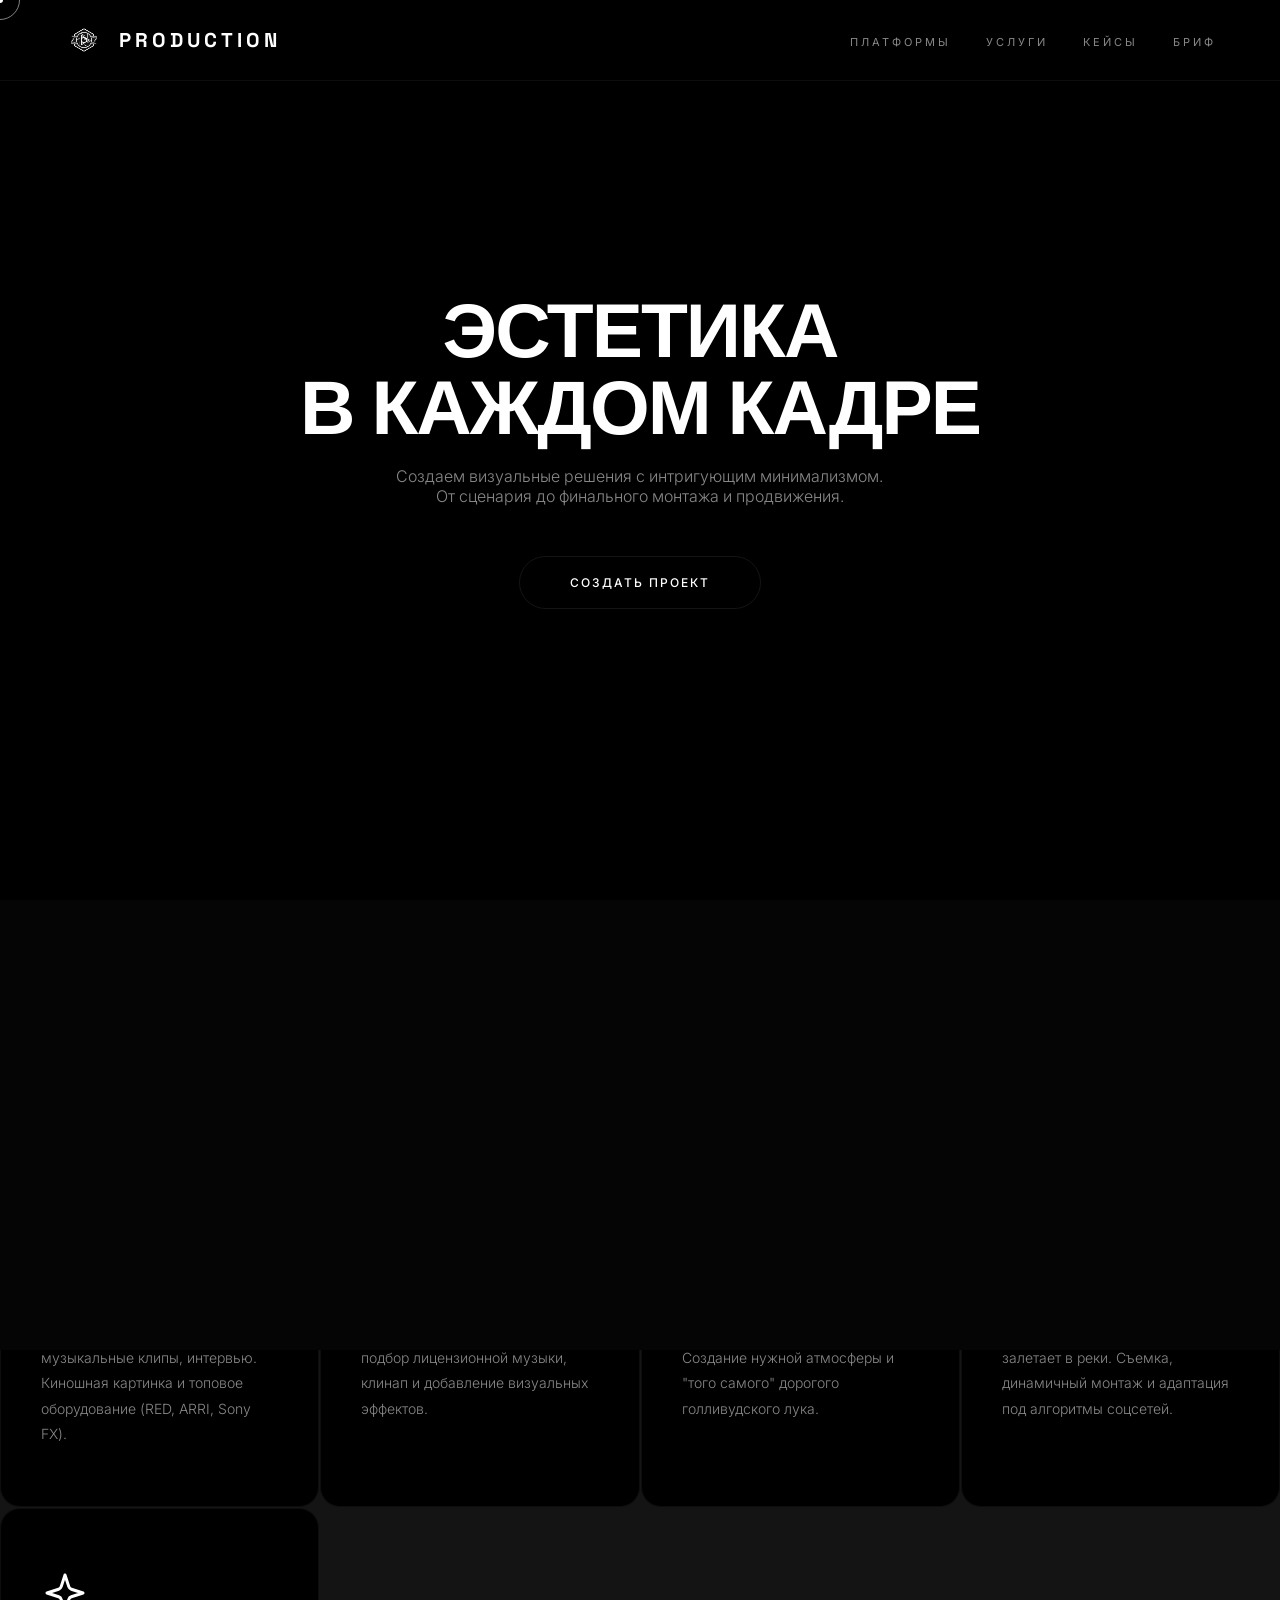
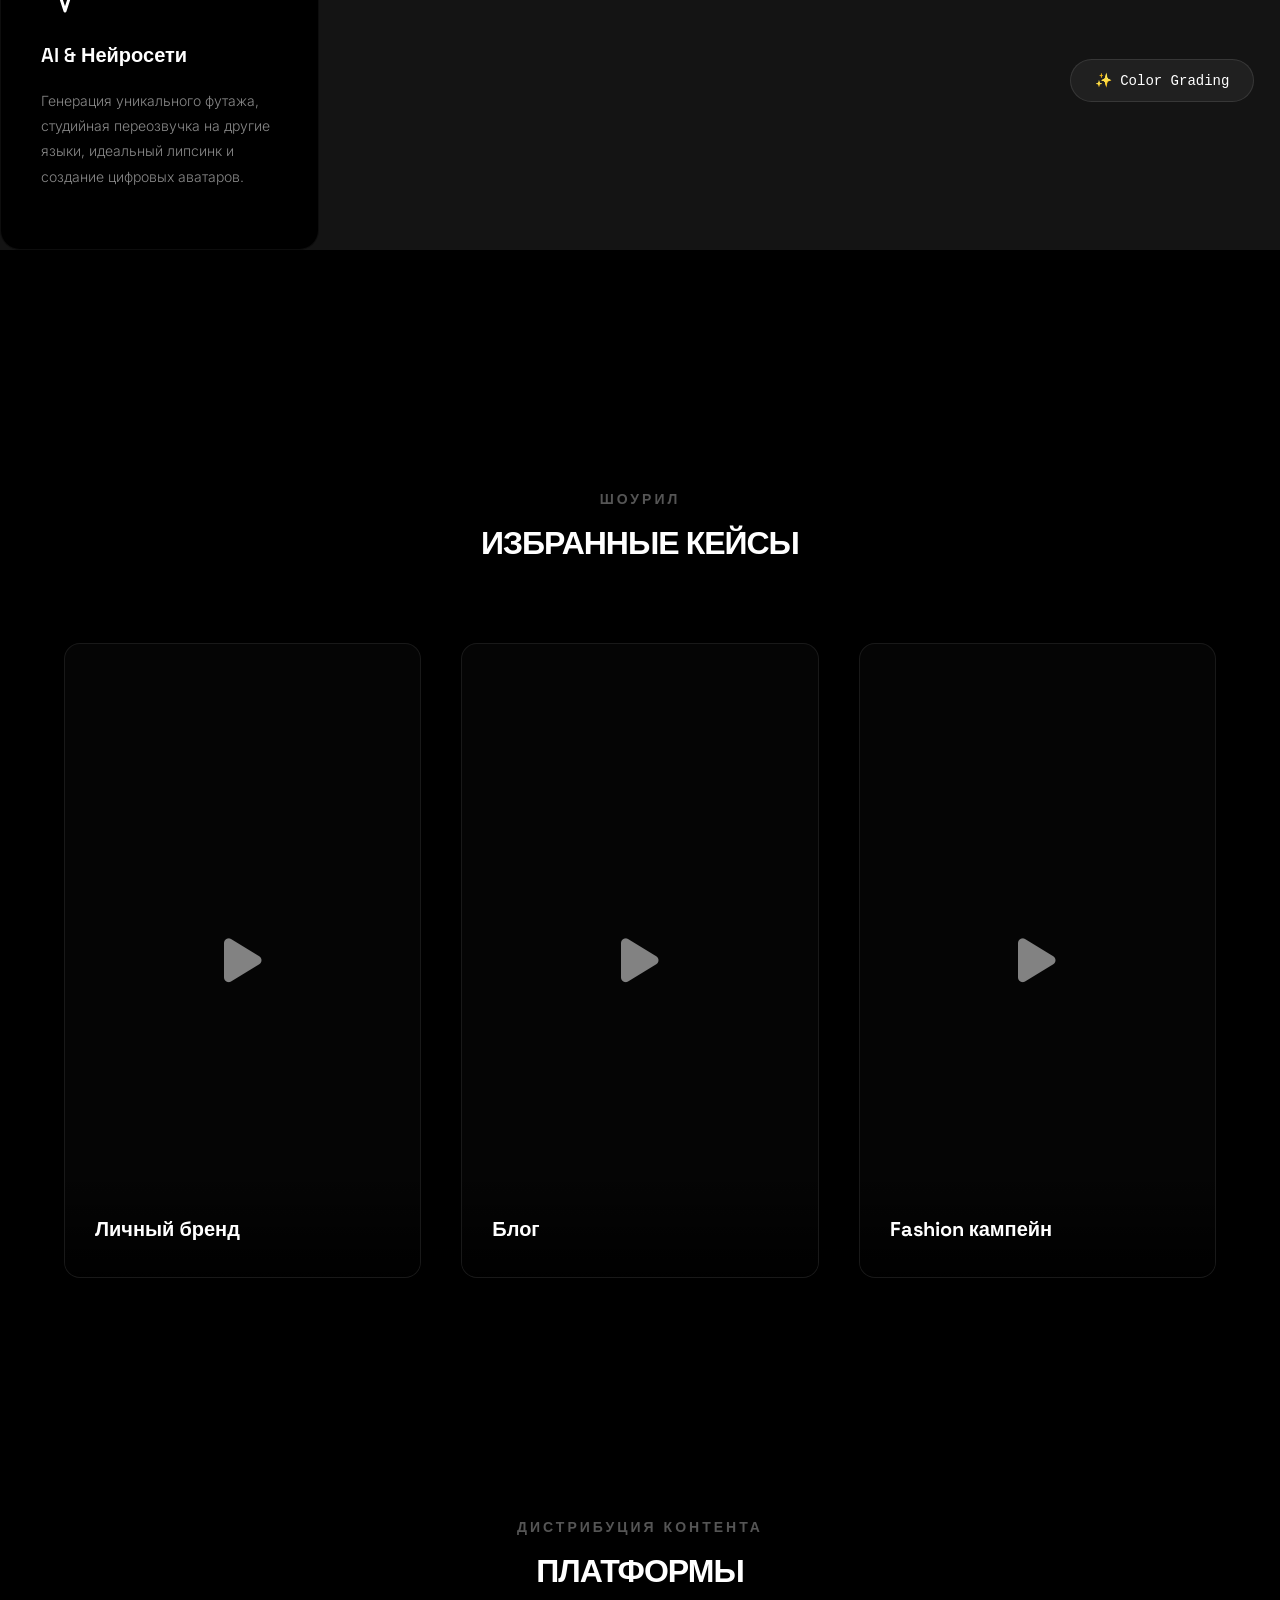
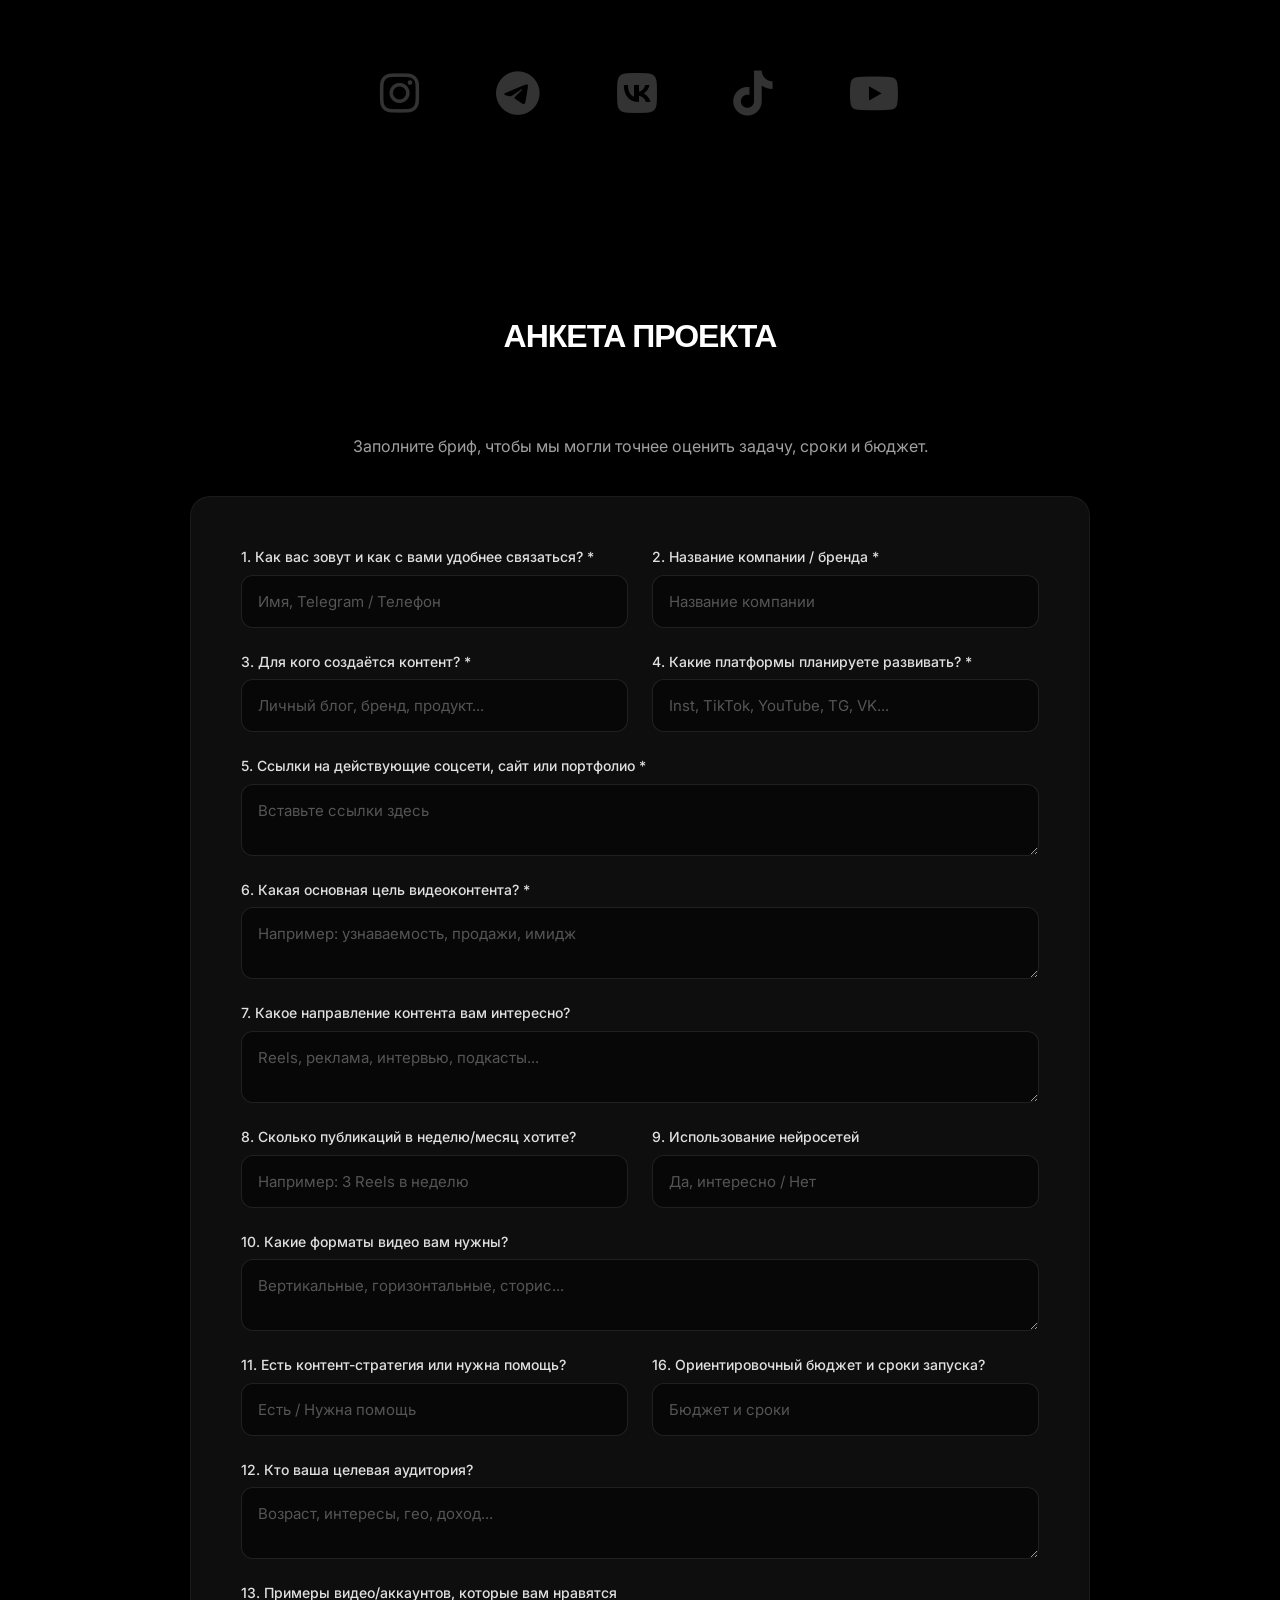
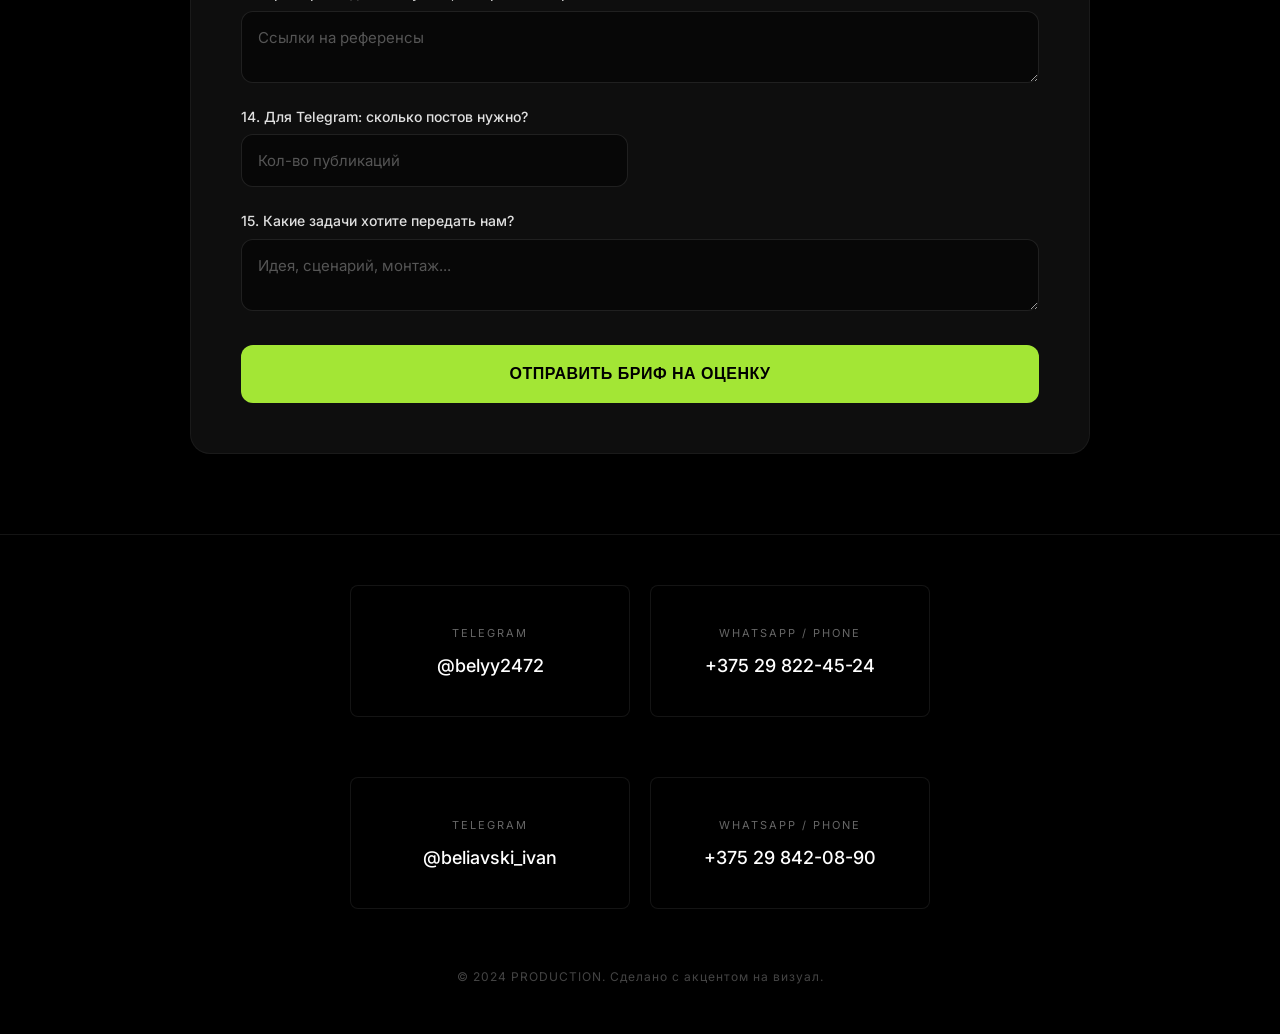
==== index.html @ c5461483 "Add files via upload" ====
<!DOCTYPE html>
<html lang="ru">
<head>
    <meta charset="UTF-8">
    <meta name="viewport" content="width=device-width, initial-scale=1.0">
    <title>Production | Визуальные решения</title>
    <head>
    <meta charset="UTF-8">
    <meta name="viewport" content="width=device-width, initial-scale=1.0">
    <title>Production | Визуальные решения</title>
    
    <!-- === ИКОНКА ДЛЯ ВКЛАДКИ БРАУЗЕРА (FAVICON) === -->
    <link rel="icon" type="image/png" href="logo.png">
    
    <!-- Подключение шрифтов Google Fonts -->
    <link href="https://fonts.googleapis.com/css2?family=Inter:wght@300;400;500&family=Space+Grotesk:wght@500;700&display=swap" rel="stylesheet">
    
    <!-- Подключение иконок FontAwesome -->
    <link rel="stylesheet" href="https://cdnjs.cloudflare.com/ajax/libs/font-awesome/6.4.0/css/all.min.css">
    
    <!-- ПОДКЛЮЧЕНИЕ ВНЕШНЕГО ФАЙЛА СТИЛЕЙ -->
    <link rel="stylesheet" href="style.css">
</head>
    <!-- Подключение шрифтов Google Fonts -->
    <link href="https://fonts.googleapis.com/css2?family=Inter:wght@300;400;500&family=Space+Grotesk:wght@500;700&display=swap" rel="stylesheet">
    
    <!-- Подключение иконок FontAwesome -->
    <link rel="stylesheet" href="https://cdnjs.cloudflare.com/ajax/libs/font-awesome/6.4.0/css/all.min.css">
    
    <!-- ПОДКЛЮЧЕНИЕ ВНЕШНЕГО ФАЙЛА СТИЛЕЙ -->
    <link rel="stylesheet" href="style.css">
</head>
<body>
    <!-- КИНЕМАТОГРАФИЧНАЯ ЗАГРУЗКА -->
    <div class="loader-shutter loader-top"></div>
    <div class="loader-shutter loader-bottom"></div>
     <!-- ЖЕСТКИЙ СБРОС СКРОЛЛА ДЛЯ ТЕЛЕФОНОВ -->
    <script>
        history.scrollRestoration = "manual";
        window.onbeforeunload = function () { window.scrollTo(0, 0); }
        window.onload = function() { setTimeout(function() { window.scrollTo(0, 0); }, 10); }
    </script>
    
    <!-- Дальше идет ваша шапка <header> и т.д. -->
    <!-- КАСТОМНЫЙ КУРСОР -->
    <div class="cursor-dot"></div>
    <div class="cursor-outline"></div>    
     
    <!-- ШАПКА -->
    <header>
        <div class="brand" onclick="window.scrollTo(0,0)">
            <img src="logo.png" alt="Логотип" onerror="this.style.display='none'"> 
            <span class="logo-text">Production</span>
        </div>
        <nav>
            <ul>
                <li><a href="#platforms">Платформы</a></li>
                <li><a href="#services">Услуги</a></li>
                <li><a href="#portfolio">Кейсы</a></li>
                <li><a href="#brief">Бриф</a></li>
            </ul>
        </nav>
    </header>

    <!-- ГЛАВНЫЙ ЭКРАН С ФОНОВЫМ ВИДЕО -->
    <section class="hero reveal">
        <!-- ФОНОВОЕ ВИДЕО НА ГЛАВНОМ ЭКРАНЕ -->
        <video class="hero-video" src="1.mp4" autoplay loop muted playsinline></video>
        
        <div class="hero-overlay"></div>

        <div class="hero-content">
            <h1>Эстетика<br>в каждом кадре</h1>
            <p>Создаем визуальные решения с интригующим минимализмом. От сценария до финального монтажа и продвижения.</p>
            <a href="#brief" class="btn">Создать проект</a>
        </div>
    </section>

    <!-- УСЛУГИ -->
    <!-- =========================================
     СЕКЦИЯ УСЛУГ (ПРЕМИУМ ДИЗАЙН)
     ========================================= -->
<section id="services" class="services-section">
    <!-- Летающие стикеры (Бейджи) на фоне -->
    <div class="floating-stickers">
        <div class="sticker sticker-1">🎥 4K / 8K Cinema</div>
        <div class="sticker sticker-2">🎬 DaVinci Resolve</div>
        <div class="sticker sticker-4">✨ Color Grading</div>
    </div>

    <div class="container">
        <h2 class="section-title">ЭКСПЕРТИЗА</h2>
        
        <div class="services-grid">
            <!-- Карточка 1 -->
            <div class="service-card">
                <div class="service-icon">
                    <svg viewBox="0 0 24 24" fill="none" stroke="currentColor" stroke-width="1.5"><path d="M23 19a2 2 0 0 1-2 2H3a2 2 0 0 1-2-2V8a2 2 0 0 1 2-2h4l2-3h6l2 3h4a2 2 0 0 1 2 2z"></path><circle cx="12" cy="13" r="4"></circle></svg>
                </div>
                <h3>Съемка видео</h3>
                <p>Коммерческие ролики, музыкальные клипы, интервью. Киношная картинка и топовое оборудование (RED, ARRI, Sony FX).</p>
            </div>

            <!-- Карточка 2 -->
            <div class="service-card">
                <div class="service-icon">
                    <svg viewBox="0 0 24 24" fill="none" stroke="currentColor" stroke-width="1.5"><circle cx="6" cy="6" r="3"></circle><circle cx="6" cy="18" r="3"></circle><line x1="20" y1="4" x2="8.12" y2="15.88"></line><line x1="14.47" y1="14.48" x2="20" y2="20"></line><line x1="8.12" y1="8.12" x2="12" y2="12"></line></svg>
                </div>
                <h3>Монтаж & VFX</h3>
                <p>Динамичный кат, саунд-дизайн, подбор лицензионной музыки, клинап и добавление визуальных эффектов.</p>
            </div>

            <!-- Карточка 3 -->
            <div class="service-card">
                <div class="service-icon">
                    <svg viewBox="0 0 24 24" fill="none" stroke="currentColor" stroke-width="1.5"><circle cx="12" cy="12" r="10"></circle><line x1="12" y1="16" x2="12" y2="12"></line><line x1="12" y1="8" x2="12.01" y2="8"></line></svg>
                </div>
                <h3>Цветокоррекция</h3>
                <p>Профессиональный color grading. Создание нужной атмосферы и "того самого" дорогого голливудского лука.</p>
            </div>

            <!-- Карточка 4 -->
            <div class="service-card">
                <div class="service-icon">
                    <svg viewBox="0 0 24 24" fill="none" stroke="currentColor" stroke-width="1.5"><rect x="5" y="2" width="14" height="20" rx="2" ry="2"></rect><line x1="12" y1="18" x2="12.01" y2="18"></line></svg>
                </div>
                <h3>Reels / TikTok</h3>
                <p>Вертикальный контент, который залетает в реки. Съемка, динамичный монтаж и адаптация под алгоритмы соцсетей.</p>
            </div>
            <!-- Карточка 5 (НОВАЯ: Нейросети) -->
            <div class="service-card">
                <div class="service-icon">
                    <svg viewBox="0 0 24 24" fill="none" stroke="currentColor" stroke-width="1.5" stroke-linecap="round" stroke-linejoin="round"><path d="m12 3-1.9 5.8a2 2 0 0 1-1.3 1.3L3 12l5.8 1.9a2 2 0 0 1 1.3 1.3L12 21l1.9-5.8a2 2 0 0 1 1.3-1.3L21 12l-5.8-1.9a2 2 0 0 1-1.3-1.3L12 3Z"></path></svg>
                </div>
                <h3>AI & Нейросети</h3>
                <p>Генерация уникального футажа, студийная переозвучка на другие языки, идеальный липсинк и создание цифровых аватаров.</p>
            </div>
        </div>
    </div>
</section>

    <!-- ПОРТФОЛИО (REELS) -->
    <section id="portfolio">
        <h2 class="section-title reveal"><span>Шоурил</span> Избранные кейсы</h2>
        <div class="portfolio-grid">
            
            <!-- Кейс 1 -->
            <div class="portfolio-item reveal">
                <video src="reel-1.mp4" muted loop playsinline></video>
                <i class="fa-solid fa-play play-icon"></i>
                <div class="portfolio-overlay">
                    <h3>Личный бренд</h3>
                    <p>Reels • Монтаж</p>
                </div>
            </div>

            <!-- Кейс 2 -->
            <div class="portfolio-item reveal" style="transition-delay: 0.1s;">
                <video src="reel-2.mp4" muted loop playsinline></video>
                <i class="fa-solid fa-play play-icon"></i>
                <div class="portfolio-overlay">
                    <h3>Блог</h3>
                    <p>Промо • TikTok</p>
                </div>
            </div>

            <!-- Кейс 3 -->
            <div class="portfolio-item reveal" style="transition-delay: 0.2s;">
                <video src="reel-3.mp4" muted loop playsinline></video>
                <i class="fa-solid fa-play play-icon"></i>
                <div class="portfolio-overlay">
                    <h3>Fashion кампейн</h3>
                    <p>Shorts • Сценарий</p>
                </div>
            </div>
            
        </div>
    </section>

    <!-- ПЛАТФОРМЫ -->
    <section id="platforms">
    <h2 class="section-title reveal"><span>Дистрибуция контента</span> Платформы</h2>
    
    <div class="platforms-wrapper reveal">
        
        <!-- Instagram -->
        <div class="platform-item">
            <i class="fa-brands fa-instagram platform-icon"></i>
            <div class="platform-tooltip">
                <div class="tooltip-title">Instagram</div>
                <div class="tooltip-desc"><strong>Для чего:</strong> Личный бренд, визуал, ежедневный прогрев и продажи.</div>
                <div class="tooltip-pros"><strong>Плюсы:</strong> Платежеспособная аудитория, легкий перевод трафика в воронки.</div>
            </div>
        </div>

        <!-- Telegram -->
        <div class="platform-item">
            <i class="fa-brands fa-telegram platform-icon"></i>
            <div class="platform-tooltip">
                <div class="tooltip-title">Telegram</div>
                <div class="tooltip-desc"><strong>Для чего:</strong> Закрытое комьюнити, лонгриды, подкасты, прямая связь.</div>
                <div class="tooltip-pros"><strong>Плюсы:</strong> Нет "умной ленты" (вас видят все), максимальная конверсия лояльной базы.</div>
            </div>
        </div>

        <!-- VK -->
        <div class="platform-item">
            <i class="fa-brands fa-vk platform-icon"></i>
            <div class="platform-tooltip">
                <div class="tooltip-title">ВКонтакте</div>
                <div class="tooltip-desc"><strong>Для чего:</strong> Построение сообщества, кросс-постинг видео и статей.</div>
                <div class="tooltip-pros"><strong>Плюсы:</strong> Мощный рекламный кабинет, официальный таргет (РФ), органика в Клипах.</div>
            </div>
        </div>

        <!-- TikTok -->
        <div class="platform-item">
            <i class="fa-brands fa-tiktok platform-icon"></i>
            <div class="platform-tooltip">
                <div class="tooltip-title">TikTok</div>
                <div class="tooltip-desc"><strong>Для чего:</strong> Динамичный, трендовый и виральный контент.</div>
                <div class="tooltip-pros"><strong>Плюсы:</strong> Самые сильные алгоритмы рекомендаций, быстрый органический рост с нуля.</div>
            </div>
        </div>

        <!-- YouTube -->
        <div class="platform-item">
            <i class="fa-brands fa-youtube platform-icon"></i>
            <div class="platform-tooltip">
                <div class="tooltip-title">YouTube</div>
                <div class="tooltip-desc"><strong>Для чего:</strong> Экспертные видео, подкасты, привлечение холодной аудитории (Shorts).</div>
                <div class="tooltip-pros"><strong>Плюсы:</strong> Вечнозеленый контент (работает в поиске годами), высочайшее доверие.</div>
            </div>
        </div>

    </div>
</section>

    <!-- СЕКЦИЯ С АНКЕТОЙ (БРИФ) -->
    <section id="brief" class="brief-section">
    <div class="container">
        
        <div class="brief-header">
            <h2 class="section-title">Анкета проекта</h2>
            <p class="section-subtitle">Заполните бриф, чтобы мы могли точнее оценить задачу, сроки и бюджет.</p>
        </div>

        <div class="brief-card">
           <form id="briefForm" class="brief-form">
                
    <div class="form-group">
        <label>1. Как вас зовут и как с вами удобнее связаться? *</label>
        <input type="text" id="q1" class="form-control" placeholder="Имя, Telegram / Телефон" required>
    </div>

    <div class="form-group">
        <label>2. Название компании / бренда *</label>
        <input type="text" id="q2" class="form-control" placeholder="Название компании" required>
    </div>

    <div class="form-group">
        <label>3. Для кого создаётся контент? *</label>
        <input type="text" id="q3" class="form-control" placeholder="Личный блог, бренд, продукт..." required>
    </div>

    <div class="form-group">
        <label>4. Какие платформы планируете развивать? *</label>
        <input type="text" id="q4" class="form-control" placeholder="Inst, TikTok, YouTube, TG, VK..." required>
    </div>

    <div class="form-group full-width">
        <label>5. Ссылки на действующие соцсети, сайт или портфолио *</label>
        <textarea id="q5" class="form-control" rows="2" placeholder="Вставьте ссылки здесь" required></textarea>
    </div>

    <div class="form-group full-width">
        <label>6. Какая основная цель видеоконтента? *</label>
        <textarea id="q6" class="form-control" rows="2" placeholder="Например: узнаваемость, продажи, имидж" required></textarea>
    </div>

    <div class="form-group full-width">
        <label>7. Какое направление контента вам интересно?</label>
        <textarea id="q7" class="form-control" rows="2" placeholder="Reels, реклама, интервью, подкасты..."></textarea>
    </div>

    <div class="form-group">
        <label>8. Сколько публикаций в неделю/месяц хотите?</label>
        <input type="text" id="q8" class="form-control" placeholder="Например: 3 Reels в неделю">
    </div>

    <div class="form-group">
        <label>9. Использование нейросетей</label>
        <input type="text" id="q9" class="form-control" placeholder="Да, интересно / Нет">
    </div>

    <div class="form-group full-width">
        <label>10. Какие форматы видео вам нужны?</label>
        <textarea id="q10" class="form-control" rows="2" placeholder="Вертикальные, горизонтальные, сторис..."></textarea>
    </div>

    <div class="form-group">
        <label>11. Есть контент-стратегия или нужна помощь?</label>
        <input type="text" id="q11" class="form-control" placeholder="Есть / Нужна помощь">
    </div>

    <div class="form-group">
        <label>16. Ориентировочный бюджет и сроки запуска?</label>
        <input type="text" id="q16" class="form-control" placeholder="Бюджет и сроки">
    </div>

    <div class="form-group full-width">
        <label>12. Кто ваша целевая аудитория?</label>
        <textarea id="q12" class="form-control" rows="2" placeholder="Возраст, интересы, гео, доход..."></textarea>
    </div>

    <div class="form-group full-width">
        <label>13. Примеры видео/аккаунтов, которые вам нравятся</label>
        <textarea id="q13" class="form-control" rows="2" placeholder="Ссылки на референсы"></textarea>
    </div>

    <div class="form-group">
        <label>14. Для Telegram: сколько постов нужно?</label>
        <input type="text" id="q14" class="form-control" placeholder="Кол-во публикаций">
    </div>

    <div class="form-group full-width">
        <label>15. Какие задачи хотите передать нам?</label>
        <textarea id="q15" class="form-control" rows="2" placeholder="Идея, сценарий, монтаж..."></textarea>
    </div>

    <div class="form-group full-width submit-group">
        <button type="submit" class="submit-btn">Отправить бриф на оценку</button>
    </div>

</form>
        </div>
    </div>
</section>

    <!-- КОНТАКТЫ -->
    <footer id="contact">
        <div class="contact-links reveal">
            <div class="contact-card">
                <span>Telegram</span>
                <a href="https://t.me/belyy2472" target="_blank">@belyy2472</a>
            </div>
            <div class="contact-card">
                <span>WhatsApp / Phone</span>
                <a href="tel:+375298224524">+375 29 822-45-24</a>
            </div>
        </div>
        <div class="contact-links reveal">
            <div class="contact-card">
                <span>Telegram</span>
                <a href="https://t.me/beliavski_ivan" target="_blank">@beliavski_ivan</a>
            </div>
            <div class="contact-card">
                <span>WhatsApp / Phone</span>
                <a href="tel:+375298420890">+375 29 842-08-90</a>
            </div>
        </div>
        <p class="copyright">© 2024 PRODUCTION. Сделано с акцентом на визуал.</p>
    </footer>
    
    <!-- СКРИПТЫ -->
       
    <script>
        // ЗАПРЕЩАЕМ БРАУЗЕРУ СОХРАНЯТЬ ПОЗИЦИЮ СКРОЛЛА
        if ('scrollRestoration' in history) {
            history.scrollRestoration = 'manual';
        }
        window.scrollTo(0, 0);

        // ... дальше идет ваш остальный скрипт (IntersectionObserver и т.д.) ...
        // Анимация появления элементов при скролле
        const revealObserver = new IntersectionObserver((entries, observer) => {
            entries.forEach(entry => {
                if (entry.isIntersecting) {
                    entry.target.classList.add('active');
                    observer.unobserve(entry.target);
                }
            });
        }, { threshold: 0.1, rootMargin: "0px 0px -50px 0px" });
        
        document.querySelectorAll('.reveal').forEach(el => revealObserver.observe(el));

        // Управление видео (наведение для ПК, скролл для телефона)
        const isMobile = window.matchMedia("(max-width: 768px)").matches;

        document.querySelectorAll('.portfolio-item').forEach(item => {
            const video = item.querySelector('video');
            
            if (!isMobile) {
                // Для компьютеров: играем при наведении мышки
                item.addEventListener('mouseenter', () => video.play());
                item.addEventListener('mouseleave', () => video.pause());
            }
        });

        // Для телефонов: видео играет само, когда появляется на экране (как в ленте Instagram)
         if (isMobile) {
            // ... (тут ваш старый код с videoObserver) ...

            // ДОБАВЛЯЕМ ВОТ ЭТО:
            // Если видео заблокировано энергосбережением, включаем по клику
            document.querySelectorAll('.portfolio-item').forEach(item => {
                item.addEventListener('click', () => {
                    const video = item.querySelector('video');
                    const icon = item.querySelector('.play-icon');
                    
                    if (video.paused) {
                        video.play();
                        icon.style.opacity = '0';
                        video.style.filter = 'grayscale(0%) brightness(1)';
                    } else {
                        video.pause();
                        icon.style.opacity = '1';
                        video.style.filter = 'grayscale(50%) brightness(0.6)';
                    }
                });
            });
        }
                // ==========================================
        // КРУТЫЕ JS ЭФФЕКТЫ ДЛЯ ПК
        // ==========================================
        if (!isMobile) {
            // 1. КАСТОМНЫЙ КУРСОР
            const cursorDot = document.querySelector('.cursor-dot');
            const cursorOutline = document.querySelector('.cursor-outline');
            
            // Задержка для кольца (делает движения кинематографичными)
            let outlineX = 0;
            let outlineY = 0;
            let mouseX = 0;
            let mouseY = 0;

            window.addEventListener('mousemove', (e) => {
                mouseX = e.clientX;
                mouseY = e.clientY;
                
                // Точка двигается моментально
                cursorDot.style.left = `${mouseX}px`;
                cursorDot.style.top = `${mouseY}px`;
            });

            // Анимация кольца с физикой "инерции"
            function animateCursor() {
                let distX = mouseX - outlineX;
                let distY = mouseY - outlineY;
                
                // Коэффициент 0.15 определяет скорость "догона" (меньше - медленнее)
                outlineX = outlineX + (distX * 0.15);
                outlineY = outlineY + (distY * 0.15);
                
                cursorOutline.style.left = `${outlineX}px`;
                cursorOutline.style.top = `${outlineY}px`;
                
                requestAnimationFrame(animateCursor);
            }
            animateCursor();

            // Расширение курсора при наведении на кликабельные элементы
            const hoverElements = document.querySelectorAll('a, .btn, .portfolio-item, .platform-icon');
            
            hoverElements.forEach(el => {
                el.addEventListener('mouseenter', () => {
                    cursorOutline.classList.add('hovered');
                    cursorDot.classList.add('hovered');
                });
                el.addEventListener('mouseleave', () => {
                    cursorOutline.classList.remove('hovered');
                    cursorDot.classList.remove('hovered');
                });
            });
            

            // 2. 3D-ПАРАЛЛАКС ТЕКСТА НА ГЛАВНОМ ЭКРАНЕ
            const heroSection = document.querySelector('.hero');
            const heroContent = document.querySelector('.hero-content');

            heroSection.addEventListener('mousemove', (e) => {
                // Вычисляем позицию мыши относительно центра экрана
                const xAxis = (window.innerWidth / 2 - e.pageX) / 25; // Чем больше число, тем слабее эффект
                const yAxis = (window.innerHeight / 2 - e.pageY) / 25;

                // Двигаем текст в противоположную сторону от мыши
                heroContent.style.transform = `translate(${xAxis}px, ${yAxis}px)`;
            });

            // Возвращаем текст на место, если мышка ушла с экрана
            heroSection.addEventListener('mouseleave', () => {
                heroContent.style.transform = `translate(0px, 0px)`;
                heroContent.style.transition = `transform 0.5s ease`; // Плавный возврат
            });
            
            heroSection.addEventListener('mouseenter', () => {
                heroContent.style.transition = `transform 0.1s linear`; // Убираем плавность для следования за мышкой
            });
        }
                // ==========================================
        // ЭФФЕКТЫ "ТЯЖЕЛЫЙ ЛЮКС" ДЛЯ ПК
        // ==========================================
        
        // 1. Открытие шторок при загрузке сайта (как затвор камеры)
        window.addEventListener('load', () => {
            setTimeout(() => {
                document.body.classList.add('loaded');
            }, 300); // Небольшая задержка для эффектности
        });

        if (!isMobile) {
            // 2. НАСТОЯЩИЙ 3D-TILT ЭФФЕКТ С БЛИКОМ ДЛЯ ВИДЕО
            const cards = document.querySelectorAll('.portfolio-item');

            cards.forEach(card => {
                card.addEventListener('mousemove', (e) => {
                    const rect = card.getBoundingClientRect();
                    const x = e.clientX - rect.left; // Позиция мыши по X внутри карточки
                    const y = e.clientY - rect.top;  // Позиция мыши по Y внутри карточки
                    
                    // Вычисляем центр карточки
                    const centerX = rect.width / 2;
                    const centerY = rect.height / 2;
                    
                    // Сила наклона (чем меньше делитель, тем сильнее наклон)
                    const rotateX = ((y - centerY) / centerY) * -12; // Макс 12 градусов
                    const rotateY = ((x - centerX) / centerX) * 12;

                    // Вычисляем позицию блика (от -100% до 100%)
                    const glareX = (x / rect.width) * 200 - 100;

                    // Применяем 3D трансформацию
                    card.style.transform = `perspective(1000px) scale(1.08) rotateX(${rotateX}deg) rotateY(${rotateY}deg)`;
                    
                    // Двигаем блик
                    const glare = card.querySelector('.portfolio-item::after');
                    card.style.setProperty('--glare-pos', `${glareX}%`);
                });

                // Возвращаем на место, когда мышка уходит
                card.addEventListener('mouseleave', () => {
                    card.style.transform = `perspective(1000px) scale(1) rotateX(0deg) rotateY(0deg)`;
                });
            });

            // Исправление для CSS блика (чтобы он работал через JS переменную)
            const style = document.createElement('style');
            style.innerHTML = `
                @media (min-width: 769px) {
                    .portfolio-item::after { transform: translateX(var(--glare-pos, -100%)); }
                }
            `;
            document.head.appendChild(style);
        }
        document.addEventListener("DOMContentLoaded", () => {
    const briefForm = document.getElementById("briefForm");

    document.addEventListener("DOMContentLoaded", () => {
    const briefForm = document.getElementById("briefForm");

    // ==========================================
    // ВСТАВЬ СЮДА СВОИ ДАННЫЕ ИЗ ТЕЛЕГРАМА
    // ==========================================
 const tokenPart1 = "8892558629"; // Вставь сюда ЦИФРЫ ДО двоеточия
const tokenPart2 = "AAFwZCobeO1kYWD58TRWxlNjPJuW8S7_9oU"; // Вставь сюда БУКВЫ ПОСЛЕ двоеточия

const BOT_TOKEN = tokenPart1 + ":" + tokenPart24 // Склеиваем обратно
const CHAT_ID = "1210738132"; // Твой Chat ID (его GitHub не блокирует)
    // ==========================================

    if (briefForm) {
        briefForm.addEventListener("submit", async (e) => {
            e.preventDefault(); 
            
            const submitBtn = briefForm.querySelector('.submit-btn');
            const originalText = submitBtn.innerText;
            
            submitBtn.innerText = "Отправка...";
            submitBtn.style.opacity = "0.7";
            submitBtn.style.pointerEvents = "none";

            // Собираем значения из полей (если пустое - пишем "Не указано")
            const q1 = document.getElementById('q1').value || "Не указано";
            const q2 = document.getElementById('q2').value || "Не указано";
            const q3 = document.getElementById('q3').value || "Не указано";
            const q4 = document.getElementById('q4').value || "Не указано";
            const q5 = document.getElementById('q5').value || "Не указано";
            const q6 = document.getElementById('q6').value || "Не указано";
            const q7 = document.getElementById('q7').value || "Не указано";
            const q8 = document.getElementById('q8').value || "Не указано";
            const q9 = document.getElementById('q9').value || "Не указано";
            const q10 = document.getElementById('q10').value || "Не указано";
            const q11 = document.getElementById('q11').value || "Не указано";
            const q12 = document.getElementById('q12').value || "Не указано";
            const q13 = document.getElementById('q13').value || "Не указано";
            const q14 = document.getElementById('q14').value || "Не указано";
            const q15 = document.getElementById('q15').value || "Не указано";
            const q16 = document.getElementById('q16').value || "Не указано";

            // Формируем красивое сообщение для Телеграма
            const textMessage = `
🔥 <b>Новый заполненный бриф с сайта!</b>

👤 <b>1. Контакты:</b> ${q1}
🏢 <b>2. Компания:</b> ${q2}
🎯 <b>3. Для кого:</b> ${q3}
📱 <b>4. Платформы:</b> ${q4}
🔗 <b>5. Ссылки:</b> ${q5}
🚀 <b>6. Цель:</b> ${q6}

🎥 <b>7. Направление:</b> ${q7}
📅 <b>8. Частота публикаций:</b> ${q8}
🤖 <b>9. Нейросети:</b> ${q9}
🎬 <b>10. Форматы:</b> ${q10}
📋 <b>11. Стратегия:</b> ${q11}
👥 <b>12. Аудитория:</b> ${q12}
👀 <b>13. Референсы:</b> ${q13}
✈️ <b>14. TG посты:</b> ${q14}
⚙️ <b>15. Задачи:</b> ${q15}
💰 <b>16. Бюджет и сроки:</b> ${q16}
            `;

            // Ссылка API Телеграма
           const url = `https://api.telegram.org/bot${BOT_TOKEN}/sendMessage`;

            try {
                // Отправляем запрос в Телеграм
                const response = await fetch(url, {
                    method: 'POST',
                    headers: {
                        'Content-Type': 'application/json'
                    },
                    body: JSON.stringify({
                        chat_id: CHAT_ID,
                        text: textMessage,
                        parse_mode: 'HTML' // Позволяет использовать <b> и <i> в тексте
                    })
                });

                if (response.ok) {
                    // Успешно отправлено
                    submitBtn.innerText = "Успешно отправлено!";
                    submitBtn.style.backgroundColor = "#ffffff";
                    submitBtn.style.opacity = "1";
                    
                    setTimeout(() => {
                        briefForm.reset();
                        submitBtn.innerText = originalText;
                        submitBtn.style.backgroundColor = "#a3e635";
                        submitBtn.style.pointerEvents = "auto";
                    }, 3000);
                } else {
                    throw new Error('Ошибка сети');
                }
            } catch (error) {
                // Если произошла ошибка (например нет интернета)
                submitBtn.innerText = "Ошибка отправки!";
                submitBtn.style.backgroundColor = "#ff4444";
                submitBtn.style.color = "#fff";
                
                setTimeout(() => {
                    submitBtn.innerText = originalText;
                    submitBtn.style.backgroundColor = "#a3e635";
                    submitBtn.style.color = "#000";
                    submitBtn.style.pointerEvents = "auto";
                }, 3000);
            }
        });
    }
});
});
    </script>
</body>
</html>
---- style.css ----
/* =========================================
   1. БАЗОВЫЕ НАСТРОЙКИ И ПЕРЕМЕННЫЕ
   ========================================= */
:root {
    --bg-color: #000000;
    --surface: rgba(255, 255, 255, 0.03);
    --border: rgba(255, 255, 255, 0.08);
    --text-main: #ffffff;
    --text-muted: #888888;
}

* { margin: 0; padding: 0; box-sizing: border-box; }

body {
    font-family: 'Inter', sans-serif;
    background-color: var(--bg-color);
    color: var(--text-main);
    overflow-x: hidden;
    scroll-behavior: smooth;
}

h1, h2, h3, .logo-text { font-family: 'Space Grotesk', sans-serif; }
a { text-decoration: none; color: inherit; }

/* =========================================
   2. ГЛОБАЛЬНЫЕ АНИМАЦИИ (SCROLL REVEAL)
   ========================================= */
.reveal {
    opacity: 0; 
    transform: translateY(50px) scale(0.98);
    transition: all 1s cubic-bezier(0.16, 1, 0.3, 1);
}
.reveal.active { opacity: 1; transform: translateY(0) scale(1); }

/* =========================================
   3. ШАПКА И НАВИГАЦИЯ
   ========================================= */
header {
    position: fixed; top: 0; width: 100%; padding: 20px 5vw;
    display: flex; justify-content: space-between; align-items: center;
    background: rgba(0, 0, 0, 0.4);
    backdrop-filter: blur(12px); -webkit-backdrop-filter: blur(12px);
    border-bottom: 1px solid rgba(255, 255, 255, 0.05);
    z-index: 1000; transition: all 0.4s ease;
}

.brand { display: flex; align-items: center; gap: 15px; cursor: pointer; }
.brand img { width: 40px; height: 40px; object-fit: contain; }
.logo-text { font-size: 20px; font-weight: 700; letter-spacing: 4px; text-transform: uppercase; }

nav ul { list-style: none; display: flex; gap: 35px; }
nav a { font-size: 11px; text-transform: uppercase; letter-spacing: 3px; color: var(--text-muted); transition: 0.3s ease; }
nav a:hover { color: white; text-shadow: 0 0 10px rgba(255,255,255,0.5); }

/* =========================================
   4. ГЛАВНЫЙ ЭКРАН (HERO С ВИДЕО)
   ========================================= */
.hero {
    height: 100vh;
    position: relative; 
    display: flex; 
    justify-content: center; 
    align-items: center;
    overflow: hidden; 
}

.hero-video {
    position: absolute;
    top: 0; left: 0;
    width: 100%; height: 100%;
    object-fit: cover; 
    z-index: 1; 
    filter: brightness(0.8); 
}

.hero-overlay {
    position: absolute;
    top: 0; left: 0;
    width: 100%; height: 100%;
    background: linear-gradient(to bottom, rgba(0,0,0,0.3) 0%, rgba(0,0,0,0.7) 70%, #000000 100%);
    z-index: 2; 
}

.hero-content {
    position: relative;
    z-index: 3; 
    text-align: center;
    padding: 0 20px;
    display: flex; flex-direction: column; align-items: center;
}

.hero h1 { 
    font-size: 6vw; line-height: 1; margin-bottom: 20px; 
    text-transform: uppercase; letter-spacing: -2px; 
    animation: fadeInDown 1.2s ease-out; 
}

.hero p { 
    font-size: 16px; color: var(--text-muted); max-width: 500px; 
    margin-bottom: 50px; font-weight: 300; 
    animation: fadeInUp 1.2s ease-out 0.2s backwards;
}

@keyframes fadeInDown {
    from { opacity: 0; transform: translateY(-30px); }
    to { opacity: 1; transform: translateY(0); }
}

@keyframes fadeInUp {
    from { opacity: 0; transform: translateY(30px); }
    to { opacity: 1; transform: translateY(0); }
}

/* =========================================
   5. КНОПКИ
   ========================================= */
.btn {
    padding: 18px 50px; background: transparent; color: white;
    font-size: 12px; font-weight: 500; text-transform: uppercase; letter-spacing: 2px;
    border: 1px solid var(--border); border-radius: 40px; cursor: pointer; 
    transition: all 0.4s cubic-bezier(0.25, 0.46, 0.45, 0.94);
    display: inline-flex; align-items: center; gap: 10px;
}
.btn:hover { background: white; color: black; transform: translateY(-3px); box-shadow: 0 10px 20px rgba(255, 255, 255, 0.15); }

.btn-filled { background: white; color: black; border-color: white; }
.btn-filled:hover { background: transparent; color: white; border-color: var(--border); }

/* =========================================
   6. СТРУКТУРА СЕКЦИЙ
   ========================================= */
section { padding: 120px 5vw; position: relative; z-index: 5; }
.section-title { font-size: 32px; margin-bottom: 80px; text-transform: uppercase; letter-spacing: -1px; text-align: center; }
.section-title span { color: #555; font-size: 14px; display: block; margin-bottom: 15px; letter-spacing: 3px; }

/* =========================================
   7. ПЛАТФОРМЫ
   ========================================= */
   
.platforms-wrapper { display: flex; justify-content: center; align-items: center; gap: 6vw; flex-wrap: wrap; }
.platform-icon { font-size: 45px; color: #333; transition: all 0.5s cubic-bezier(0.34, 1.56, 0.64, 1); cursor: pointer; }
.platform-icon:hover.fa-instagram { color: #E1306C; transform: translateY(-15px) scale(1.1); filter: drop-shadow(0 15px 25px rgba(225,48,108,0.5)); }
.platform-icon:hover.fa-telegram { color: #229ED9; transform: translateY(-15px) scale(1.1); filter: drop-shadow(0 15px 25px rgba(34,158,217,0.5)); }
.platform-icon:hover.fa-vk { color: #4680C2; transform: translateY(-15px) scale(1.1); filter: drop-shadow(0 15px 25px rgba(70,128,194,0.5)); }
.platform-icon:hover.fa-tiktok { color: #fff; transform: translateY(-15px) scale(1.1); text-shadow: -3px -3px 0 #00f2fe, 3px 3px 0 #fe0049; }
.platform-icon:hover.fa-youtube { color: #FF0000; transform: translateY(-15px) scale(1.1); filter: drop-shadow(0 15px 25px rgba(255,0,0,0.5)); }
/* Обертка для иконки и подсказки */
.platform-item {
    position: relative; /* Важно: позиционируем подсказку относительно этого блока */
    display: inline-block;
    cursor: pointer;
}

/* --- ВСПЛЫВАЮЩАЯ ПОДСКАЗКА --- */
.platform-tooltip {
    position: absolute;
    bottom: calc(100% + 15px); /* Поднимаем над иконкой */
    left: 50%;
    transform: translateX(-50%) translateY(10px); /* Сдвинуто чуть вниз для анимации */
    
    width: 250px; /* Ширина подсказки */
    background: rgba(18, 18, 18, 0.95);
    backdrop-filter: blur(10px);
    -webkit-backdrop-filter: blur(10px);
    border: 1px solid rgba(255, 255, 255, 0.1);
    border-radius: 12px;
    padding: 15px;
    box-shadow: 0 10px 30px rgba(0, 0, 0, 0.8);
    text-align: left;
    
    /* Скрываем до наведения */
    opacity: 0;
    visibility: hidden;
    pointer-events: none;
    z-index: 100;
    
    /* Плавная анимация появления */
    transition: all 0.3s cubic-bezier(0.175, 0.885, 0.32, 1.275);
}

/* Маленький треугольник (хвостик), указывающий на иконку */
.platform-tooltip::after {
    content: "";
    position: absolute;
    top: 100%;
    left: 50%;
    transform: translateX(-50%);
    border-width: 6px;
    border-style: solid;
    border-color: rgba(255, 255, 255, 0.1) transparent transparent transparent;
}

/* --- ОФОРМЛЕНИЕ ТЕКСТА В ПОДСКАЗКЕ --- */
.platform-tooltip .tooltip-title {
    font-size: 15px;
    font-weight: 700;
    color: #ffffff;
    margin-bottom: 8px;
    padding-bottom: 8px;
    border-bottom: 1px solid rgba(255, 255, 255, 0.1);
    font-family: sans-serif;
}

.platform-tooltip .tooltip-desc, 
.platform-tooltip .tooltip-pros {
    font-size: 13px;
    color: #cccccc;
    line-height: 1.4;
    margin-bottom: 8px;
    font-family: sans-serif;
}

.platform-tooltip .tooltip-pros {
    margin-bottom: 0;
    color: #a3e635; /* Салатовый цвет для плюсов */
}

.platform-tooltip strong {
    color: #ffffff;
    font-weight: 600;
}

/* --- АНИМАЦИЯ ПРИ НАВЕДЕНИИ МЫШИ НА ИКОНКУ --- */
.platform-item:hover .platform-icon {
    color: #ffffff; /* Если иконка была серой, она станет белой при наведении */
    transform: scale(1.1); /* Легкое увеличение иконки */
    transition: all 0.3s ease;
}

.platform-item:hover .platform-tooltip {
    opacity: 1;
    visibility: visible;
    transform: translateX(-50%) translateY(0); /* Карточка плавно встает на место */
}

/* Отключаем всплывающие окна на мобильных устройствах (так как там нет мышки) */
@media (max-width: 768px) {
    .platform-tooltip {
        display: none !important;
    }
}
/* =========================================
   8. УСЛУГИ
   ========================================= */
   /* =========================================
   СЕКЦИЯ УСЛУГ: СТИКЕРЫ И КАРТОЧКИ
   ========================================= */
.services-section {
    position: relative;
    padding: 120px 0;
    overflow: hidden; /* Чтобы стикеры не вылезали за края */
}

/* --- ЛЕТАЮЩИЕ СТИКЕРЫ (Glassmorphism) --- */
.floating-stickers {
    position: absolute;
    top: 0; left: 0; width: 100%; height: 100%;
    pointer-events: none; /* Чтобы мышка проходила сквозь них */
    z-index: 0;
}

.sticker {
    position: absolute;
    background: rgba(255, 255, 255, 0.05);
    backdrop-filter: blur(12px); /* Эффект размытого стекла (как в iOS) */
    -webkit-backdrop-filter: blur(12px);
    border: 1px solid rgba(255, 255, 255, 0.1);
    padding: 12px 24px;
    border-radius: 100px;
    color: #fff;
    font-family: monospace; /* Техничный шрифт для стикеров */
    font-size: 14px;
    box-shadow: 0 10px 30px rgba(0,0,0,0.3);
    animation: floatSticker 6s ease-in-out infinite alternate;
}

/* Раскидываем стикеры по фону и задаем им разный наклон (--rot) */
.sticker-1 { top: 15%; left: 5%;  animation-delay: 0s;  --rot: -10deg; }
.sticker-2 { top: 20%; right: 5%; animation-delay: -2s; --rot: 15deg; }
.sticker-3 { bottom: 15%; left: 8%; animation-delay: -4s; --rot: 8deg; }
.sticker-4 { bottom: 25%; right: 2%; animation-delay: -1s; --rot: -12deg; }

/* Плавная анимация парения */
@keyframes floatSticker {
    0% { transform: translateY(0) rotate(var(--rot)); }
    100% { transform: translateY(-30px) rotate(var(--rot)); }
}

/* --- СЕТКА КАРТОЧЕК --- */
.services-grid {
    display: grid;
    grid-template-columns: repeat(auto-fit, minmax(280px, 1fr));
    gap: 30px;
    position: relative;
    z-index: 2; /* Карточки поверх стикеров */
    margin-top: 50px;
}

.service-card {
    background: #050505; /* Глубокий черный */
    border: 1px solid rgba(255, 255, 255, 0.05); /* Еле заметная рамка */
    border-radius: 20px;
    padding: 40px 30px;
    transition: all 0.4s cubic-bezier(0.25, 1, 0.5, 1);
}

/* Свечение и подъем при наведении на карточку */
.service-card:hover {
    transform: translateY(-10px);
    background: #0a0a0a;
    border-color: rgba(255, 255, 255, 0.2);
    box-shadow: 0 20px 40px rgba(0,0,0,0.8);
}

/* Настройка иконок (SVG) */
.service-icon {
    width: 48px;
    height: 48px;
    margin-bottom: 25px;
    color: #fff; /* Белые иконки */
    transition: transform 0.4s;
}

.service-card:hover .service-icon {
    transform: scale(1.15); /* Иконка эффектно увеличивается */
}

.service-card h3 {
    font-size: 22px;
    margin-bottom: 15px;
    font-weight: 600;
}

.service-card p {
    color: #888;
    font-size: 15px;
    line-height: 1.6;
}

/* Адаптация под телефоны */
@media (max-width: 768px) {
    .sticker { display: none; } /* На телефонах убираем стикеры, чтобы не мешали читать */
    .services-grid { gap: 15px; }
    .service-card { padding: 30px 20px; }
}
.services-grid { display: grid; grid-template-columns: repeat(auto-fit, minmax(300px, 1fr)); gap: 1px; background: var(--border); }
.service-card { background: var(--bg-color); padding: 60px 40px; transition: all 0.5s ease; }
.service-card:hover { background: var(--surface); transform: translateY(-5px); box-shadow: inset 0 0 0 1px rgba(255,255,255,0.1); }
.service-card h3 { font-size: 20px; margin-bottom: 20px; }
.service-card p { font-size: 14px; color: var(--text-muted); line-height: 1.8; font-weight: 300; }

/* =========================================
   9. ПОРТФОЛИО (ИЗМЕНЕНО НА REELS ФОРМАТ)
   ========================================= */
.portfolio-grid { 
    display: grid; 
    grid-template-columns: repeat(auto-fit, minmax(280px, 1fr)); 
    gap: 40px; 
}

.portfolio-item { 
    position: relative; 
    border-radius: 16px; 
    overflow: hidden; 
    aspect-ratio: 9/16; 
    cursor: pointer; 
    background: #050505; 
    border: 1px solid var(--border); 
    transition: transform 0.5s ease, box-shadow 0.5s ease; 
}

.portfolio-item video { 
    width: 100%; 
    height: 100%; 
    object-fit: cover; 
    filter: grayscale(100%) brightness(0.3); 
    transition: all 0.8s cubic-bezier(0.25, 0.46, 0.45, 0.94); 
}

.play-icon { 
    position: absolute; top: 50%; left: 50%; transform: translate(-50%, -50%); 
    font-size: 50px; color: rgba(255,255,255,0.5); 
    transition: all 0.5s cubic-bezier(0.175, 0.885, 0.32, 1.275); 
    z-index: 10; pointer-events: none; 
}

.portfolio-overlay { 
    position: absolute; bottom: 0; left: 0; width: 100%; 
    padding: 30px; 
    background: linear-gradient(to top, rgba(0,0,0,0.95) 0%, transparent 100%); 
    transition: all 0.5s ease; pointer-events: none; 
}

.portfolio-overlay h3 { font-size: 20px; margin-bottom: 5px; transform: translateY(15px); transition: all 0.5s ease; }
.portfolio-overlay p { font-size: 12px; color: var(--text-muted); text-transform: uppercase; letter-spacing: 2px; transform: translateY(15px); opacity: 0; transition: all 0.5s ease; }

.portfolio-item:hover { transform: translateY(-10px); box-shadow: 0 20px 40px rgba(0,0,0,0.8); border-color: rgba(255,255,255,0.2); }
.portfolio-item:hover video { filter: grayscale(0%) brightness(1); transform: scale(1.05); }
.portfolio-item:hover .play-icon { opacity: 0; transform: translate(-50%, -50%) scale(1.8); }
.portfolio-item:hover .portfolio-overlay h3, .portfolio-item:hover .portfolio-overlay p { transform: translateY(0); opacity: 1; }

/* =========================================
   10. БРИФ И КОНТАКТЫ
   ========================================= */
/* =========================================
   СЕКЦИЯ БРИФА
   ========================================= */

.brief-section {
    padding: 80px 0;
    position: relative;
}

.brief-header {
    text-align: center;
    margin-bottom: 40px;
}

.brief-header .section-subtitle {
    color: #a0a0a0;
    font-size: 16px;
    margin-top: 10px;
}

/* Карточка формы (эффект стекла) */
.brief-card {
    background-color: rgba(20, 20, 20, 0.7);
    border: 1px solid rgba(255, 255, 255, 0.05);
    border-radius: 20px;
    padding: 50px;
    box-shadow: 0 20px 40px rgba(0, 0, 0, 0.4);
    backdrop-filter: blur(10px);
    max-width: 900px;
    margin: 0 auto;
}

/* СЕТКА ФОРМЫ (2 колонки на ПК) */
.brief-form {
    display: grid;
    grid-template-columns: 1fr 1fr; /* Две колонки одинаковой ширины */
    gap: 24px;
}

/* Класс для растягивания поля на всю ширину (2 колонки) */
.full-width {
    grid-column: span 2;
}

.form-group {
    display: flex;
    flex-direction: column;
    gap: 8px;
}

.form-group label {
    color: #e0e0e0;
    font-size: 14px;
    font-weight: 500;
    line-height: 1.4;
}

.form-group .required {
    color: #a3e635; /* Салатовая звездочка обязательных полей */
}

/* Поля ввода */
.form-control {
    width: 100%;
    background-color: rgba(0, 0, 0, 0.5);
    border: 1px solid rgba(255, 255, 255, 0.1);
    color: #fff;
    font-family: inherit;
    font-size: 15px;
    padding: 16px;
    border-radius: 12px;
    transition: border-color 0.3s, box-shadow 0.3s, background-color 0.3s;
    outline: none;
    resize: vertical; /* Только вертикальное растягивание textarea */
}

.form-control::placeholder {
    color: #555;
}

/* Эффект при клике на поле */
.form-control:focus {
    border-color: #a3e635;
    background-color: rgba(163, 230, 53, 0.03);
    box-shadow: 0 0 15px rgba(163, 230, 53, 0.15);
}

/* Кнопка отправки */
.submit-group {
    margin-top: 10px;
}

.submit-btn {
    width: 100%;
    background-color: #a3e635;
    color: #000;
    font-size: 16px;
    font-weight: 700;
    text-transform: uppercase;
    letter-spacing: 0.5px;
    padding: 20px;
    border: none;
    border-radius: 12px;
    cursor: pointer;
    transition: transform 0.3s, box-shadow 0.3s, background-color 0.3s;
}

.submit-btn:hover {
    transform: translateY(-3px);
    box-shadow: 0 15px 25px rgba(163, 230, 53, 0.2);
}

/* АДАПТИВ (На телефонах делаем 1 колонку) */
@media (max-width: 768px) {
    .brief-card {
        padding: 30px 20px;
    }
    
    .brief-form {
        grid-template-columns: 1fr; /* Перестраиваем в 1 колонку */
    }
    
    .full-width {
        grid-column: span 1; /* Отменяем растягивание */
    }
}

footer { padding: 50px 5vw; border-top: 1px solid var(--border); text-align: center; }
.contact-links { display: flex; justify-content: center; gap: 20px; margin-bottom: 60px; flex-wrap: wrap; }
.contact-card { padding: 40px; border: 1px solid var(--border); width: 280px; border-radius: 8px; background: var(--bg-color); transition: all 0.4s ease; }
.contact-card:hover { border-color: rgba(255,255,255,0.4); background: var(--surface); transform: translateY(-5px); }
.contact-card span { display: block; font-size: 11px; color: #666; text-transform: uppercase; letter-spacing: 2px; margin-bottom: 15px; }
.contact-card a { font-size: 18px; font-weight: 500; transition: color 0.3s ease; }
.contact-card a:hover { color: #aaaaaa; }
.copyright { color: #444; font-size: 12px; letter-spacing: 1px; }

/* =========================================
   ДОПОЛНИТЕЛЬНЫЕ JS-ЭФФЕКТЫ (КУРСОР)
   ========================================= */
/* Скрываем стандартный курсор на ПК */
@media (min-width: 769px) {
    body, a, .btn, .portfolio-item, .brand, .platform-icon {
        cursor: none !important;
    }
}

.cursor-dot, .cursor-outline {
    position: fixed;
    top: 0; left: 0;
    transform: translate(-50%, -50%);
    border-radius: 50%;
    z-index: 9999;
    pointer-events: none;
}

.cursor-dot {
    width: 6px; 
    height: 6px;
    background-color: white;
    transition: opacity 0.3s ease-in-out;
}

.cursor-outline {
    width: 40px; 
    height: 40px;
    border: 1px solid rgba(255, 255, 255, 0.5);
    /* Плавность для эффекта "догоняющего" кольца */
    transition: width 0.2s, height 0.2s, background-color 0.2s, border-color 0.2s;
}

/* Эффект, когда курсор наведен на кнопку или видео */
.cursor-outline.hovered {
    width: 80px;
    height: 80px;
    background-color: rgba(255, 255, 255, 0.1);
    border-color: transparent;
    backdrop-filter: blur(3px); /* Легкое размытие под курсором */
}

.cursor-dot.hovered {
    opacity: 0; /* Прячем точку при наведении */
}

/* Плавный переход для текста на главном экране (параллакс) */
.hero-content {
    transition: transform 0.1s linear;
    will-change: transform;
}
/* =========================================
   ТЯЖЕЛЫЙ ЛЮКС: КИНЕМАТОГРАФИЧНЫЕ ЭФФЕКТЫ
   ========================================= */

/* 1. Эффект загрузки (Затвор) */
.loader-shutter {
    position: fixed;
    left: 0;
    width: 100vw;
    height: 50vh;
    background: #050505; /* Глубокий черный */
    z-index: 10000;
    transition: transform 1.2s cubic-bezier(0.77, 0, 0.175, 1); /* Очень плавная кривая */
}
.loader-top { top: 0; }
.loader-bottom { bottom: 0; }

body.loaded .loader-top { transform: translateY(-100%); }
body.loaded .loader-bottom { transform: translateY(100%); }

@media (min-width: 769px) {
    /* 2. Эффект Абсолютного фокуса (Netflix style) */
    .portfolio-grid {
        /* Когда мы наводим на сетку... */
        transition: background 0.3s ease;
    }

    .portfolio-grid:hover .portfolio-item:not(:hover) {
        /* ...все элементы, КРОМЕ того, на который навели, тускнеют и размываются */
        opacity: 0.2;
        transform: scale(0.95);
        filter: grayscale(100%) blur(4px);
    }

    /* 3. Настройки для 3D-карточек */
    .portfolio-item {
        transition: all 0.4s cubic-bezier(0.25, 1, 0.5, 1);
        transform-style: preserve-3d;
        perspective: 1000px;
        position: relative;
    }

    /* Блик на видео (динамический свет) */
    .portfolio-item::after {
        content: "";
        position: absolute;
        top: 0; left: 0; width: 100%; height: 100%;
        background: linear-gradient(
            105deg,
            transparent 20%,
            rgba(255, 255, 255, 0.2) 25%,
            transparent 30%
        );
        z-index: 4;
        pointer-events: none;
        opacity: 0;
        transition: opacity 0.3s;
        /* Блик будет двигаться с помощью JS */
        transform: translateX(-100%); 
    }

    .portfolio-item:hover {
        z-index: 10;
        box-shadow: 0 30px 60px rgba(0,0,0,0.8), 0 0 40px rgba(255,255,255,0.1);
    }

    .portfolio-item:hover::after {
        opacity: 1;
    }
}
  
   /*11. АДАПТАЦИЯ ДЛЯ ТЕЛЕФОНОВ (ЖЕСТКАЯ ФИКСАЦИЯ)/
   ========================================= */
@media (max-width: 768px) {
    /* 1. ИСПРАВЛЕНИЕ ШАПКИ И ВКЛАДОК */
    @media (max-width: 768px) {
    /* ПОЛНОСТЬЮ ОТКЛЮЧАЕМ КУРСОР НА ТЕЛЕФОНЕ */
    .cursor-dot, .cursor-outline { display: none !important; }
   
    header { 
        padding: 15px 10px; 
        flex-direction: column; 
        gap: 15px; 
        background: rgba(0,0,0,0.95); /* Более плотный фон, чтобы текст не сливался */
    }
    
    .brand { font-size: 20px; text-align: center; }

    /* Делаем вкладки аккуратными кнопками-тегами, чтобы они не кривились */
    nav ul { 
        display: flex; 
        flex-wrap: wrap; 
        justify-content: center; 
        gap: 8px; 
        width: 100%;
    }
    
    nav a { 
        font-size: 11px; 
        padding: 8px 12px; 
        background: rgba(255, 255, 255, 0.1); 
        border-radius: 20px; 
        white-space: nowrap; /* Запрещаем тексту во вкладках переноситься на 2 строки */
    }

    /* 2. ИСПРАВЛЕНИЕ ПЕРВОГО ЭКРАНА */
    
    .hero-content { 
        padding-top: 120px; /* Сильно опускаем текст, чтобы шапка его не перекрывала */
        width: 90%; 
        margin: 0 auto;
    }
    
    .hero h1 { font-size: 32px; line-height: 1.2; margin-bottom: 20px; }
    .hero p { font-size: 14px; margin-bottom: 30px; }

    /* 3. ИСПРАВЛЕНИЕ КРИВЫХ ВИДЕО (СТРОГО 1 КОЛОНКА) */
    .portfolio-grid { 
        display: grid;
        grid-template-columns: 1fr; /* Только одно видео в ряд! Никаких сжатий */
        gap: 20px; 
        padding: 0 10px; /* Отступы от краев экрана */
    }

    /* Жестко фиксируем пропорции видео (9:16 - вертикальные Reels), чтобы страница не прыгала */
    .portfolio-item { 
        width: 100%;
        aspect-ratio: 9 / 16; /* Каркас загружается сразу, сайт не дергается */
        height: auto;
    }

    .portfolio-overlay {
        background: linear-gradient(to top, rgba(0,0,0,0.9) 0%, transparent 60%);
    }

    /* Текст на видео всегда виден с телефона */
    .portfolio-overlay p { opacity: 1; transform: translateY(0); font-size: 13px; }
    .portfolio-overlay h3 { transform: translateY(0); font-size: 18px; }
    .play-icon { font-size: 30px; }

    /* 4. ИСПРАВЛЕНИЕ ИКОНОК ПЛАТФОРМ */
    .platforms-wrapper { flex-wrap: wrap; justify-content: center; gap: 25px; }
    .platform-icon { width: 40px; height: 40px; font-size: 20px; }
    
    /* Общие отступы секций */
    section { padding: 60px 0; }
    .section-title { font-size: 28px; margin-bottom: 30px; }
}
}
---- style.css ----
/* =========================================
   1. БАЗОВЫЕ НАСТРОЙКИ И ПЕРЕМЕННЫЕ
   ========================================= */
:root {
    --bg-color: #000000;
    --surface: rgba(255, 255, 255, 0.03);
    --border: rgba(255, 255, 255, 0.08);
    --text-main: #ffffff;
    --text-muted: #888888;
}

* { margin: 0; padding: 0; box-sizing: border-box; }

body {
    font-family: 'Inter', sans-serif;
    background-color: var(--bg-color);
    color: var(--text-main);
    overflow-x: hidden;
    scroll-behavior: smooth;
}

h1, h2, h3, .logo-text { font-family: 'Space Grotesk', sans-serif; }
a { text-decoration: none; color: inherit; }

/* =========================================
   2. ГЛОБАЛЬНЫЕ АНИМАЦИИ (SCROLL REVEAL)
   ========================================= */
.reveal {
    opacity: 0; 
    transform: translateY(50px) scale(0.98);
    transition: all 1s cubic-bezier(0.16, 1, 0.3, 1);
}
.reveal.active { opacity: 1; transform: translateY(0) scale(1); }

/* =========================================
   3. ШАПКА И НАВИГАЦИЯ
   ========================================= */
header {
    position: fixed; top: 0; width: 100%; padding: 20px 5vw;
    display: flex; justify-content: space-between; align-items: center;
    background: rgba(0, 0, 0, 0.4);
    backdrop-filter: blur(12px); -webkit-backdrop-filter: blur(12px);
    border-bottom: 1px solid rgba(255, 255, 255, 0.05);
    z-index: 1000; transition: all 0.4s ease;
}

.brand { display: flex; align-items: center; gap: 15px; cursor: pointer; }
.brand img { width: 40px; height: 40px; object-fit: contain; }
.logo-text { font-size: 20px; font-weight: 700; letter-spacing: 4px; text-transform: uppercase; }

nav ul { list-style: none; display: flex; gap: 35px; }
nav a { font-size: 11px; text-transform: uppercase; letter-spacing: 3px; color: var(--text-muted); transition: 0.3s ease; }
nav a:hover { color: white; text-shadow: 0 0 10px rgba(255,255,255,0.5); }

/* =========================================
   4. ГЛАВНЫЙ ЭКРАН (HERO С ВИДЕО)
   ========================================= */
.hero {
    height: 100vh;
    position: relative; 
    display: flex; 
    justify-content: center; 
    align-items: center;
    overflow: hidden; 
}

.hero-video {
    position: absolute;
    top: 0; left: 0;
    width: 100%; height: 100%;
    object-fit: cover; 
    z-index: 1; 
    filter: brightness(0.8); 
}

.hero-overlay {
    position: absolute;
    top: 0; left: 0;
    width: 100%; height: 100%;
    background: linear-gradient(to bottom, rgba(0,0,0,0.3) 0%, rgba(0,0,0,0.7) 70%, #000000 100%);
    z-index: 2; 
}

.hero-content {
    position: relative;
    z-index: 3; 
    text-align: center;
    padding: 0 20px;
    display: flex; flex-direction: column; align-items: center;
}

.hero h1 { 
    font-size: 6vw; line-height: 1; margin-bottom: 20px; 
    text-transform: uppercase; letter-spacing: -2px; 
    animation: fadeInDown 1.2s ease-out; 
}

.hero p { 
    font-size: 16px; color: var(--text-muted); max-width: 500px; 
    margin-bottom: 50px; font-weight: 300; 
    animation: fadeInUp 1.2s ease-out 0.2s backwards;
}

@keyframes fadeInDown {
    from { opacity: 0; transform: translateY(-30px); }
    to { opacity: 1; transform: translateY(0); }
}

@keyframes fadeInUp {
    from { opacity: 0; transform: translateY(30px); }
    to { opacity: 1; transform: translateY(0); }
}

/* =========================================
   5. КНОПКИ
   ========================================= */
.btn {
    padding: 18px 50px; background: transparent; color: white;
    font-size: 12px; font-weight: 500; text-transform: uppercase; letter-spacing: 2px;
    border: 1px solid var(--border); border-radius: 40px; cursor: pointer; 
    transition: all 0.4s cubic-bezier(0.25, 0.46, 0.45, 0.94);
    display: inline-flex; align-items: center; gap: 10px;
}
.btn:hover { background: white; color: black; transform: translateY(-3px); box-shadow: 0 10px 20px rgba(255, 255, 255, 0.15); }

.btn-filled { background: white; color: black; border-color: white; }
.btn-filled:hover { background: transparent; color: white; border-color: var(--border); }

/* =========================================
   6. СТРУКТУРА СЕКЦИЙ
   ========================================= */
section { padding: 120px 5vw; position: relative; z-index: 5; }
.section-title { font-size: 32px; margin-bottom: 80px; text-transform: uppercase; letter-spacing: -1px; text-align: center; }
.section-title span { color: #555; font-size: 14px; display: block; margin-bottom: 15px; letter-spacing: 3px; }

/* =========================================
   7. ПЛАТФОРМЫ
   ========================================= */
   
.platforms-wrapper { display: flex; justify-content: center; align-items: center; gap: 6vw; flex-wrap: wrap; }
.platform-icon { font-size: 45px; color: #333; transition: all 0.5s cubic-bezier(0.34, 1.56, 0.64, 1); cursor: pointer; }
.platform-icon:hover.fa-instagram { color: #E1306C; transform: translateY(-15px) scale(1.1); filter: drop-shadow(0 15px 25px rgba(225,48,108,0.5)); }
.platform-icon:hover.fa-telegram { color: #229ED9; transform: translateY(-15px) scale(1.1); filter: drop-shadow(0 15px 25px rgba(34,158,217,0.5)); }
.platform-icon:hover.fa-vk { color: #4680C2; transform: translateY(-15px) scale(1.1); filter: drop-shadow(0 15px 25px rgba(70,128,194,0.5)); }
.platform-icon:hover.fa-tiktok { color: #fff; transform: translateY(-15px) scale(1.1); text-shadow: -3px -3px 0 #00f2fe, 3px 3px 0 #fe0049; }
.platform-icon:hover.fa-youtube { color: #FF0000; transform: translateY(-15px) scale(1.1); filter: drop-shadow(0 15px 25px rgba(255,0,0,0.5)); }
/* Обертка для иконки и подсказки */
.platform-item {
    position: relative; /* Важно: позиционируем подсказку относительно этого блока */
    display: inline-block;
    cursor: pointer;
}

/* --- ВСПЛЫВАЮЩАЯ ПОДСКАЗКА --- */
.platform-tooltip {
    position: absolute;
    bottom: calc(100% + 15px); /* Поднимаем над иконкой */
    left: 50%;
    transform: translateX(-50%) translateY(10px); /* Сдвинуто чуть вниз для анимации */
    
    width: 250px; /* Ширина подсказки */
    background: rgba(18, 18, 18, 0.95);
    backdrop-filter: blur(10px);
    -webkit-backdrop-filter: blur(10px);
    border: 1px solid rgba(255, 255, 255, 0.1);
    border-radius: 12px;
    padding: 15px;
    box-shadow: 0 10px 30px rgba(0, 0, 0, 0.8);
    text-align: left;
    
    /* Скрываем до наведения */
    opacity: 0;
    visibility: hidden;
    pointer-events: none;
    z-index: 100;
    
    /* Плавная анимация появления */
    transition: all 0.3s cubic-bezier(0.175, 0.885, 0.32, 1.275);
}

/* Маленький треугольник (хвостик), указывающий на иконку */
.platform-tooltip::after {
    content: "";
    position: absolute;
    top: 100%;
    left: 50%;
    transform: translateX(-50%);
    border-width: 6px;
    border-style: solid;
    border-color: rgba(255, 255, 255, 0.1) transparent transparent transparent;
}

/* --- ОФОРМЛЕНИЕ ТЕКСТА В ПОДСКАЗКЕ --- */
.platform-tooltip .tooltip-title {
    font-size: 15px;
    font-weight: 700;
    color: #ffffff;
    margin-bottom: 8px;
    padding-bottom: 8px;
    border-bottom: 1px solid rgba(255, 255, 255, 0.1);
    font-family: sans-serif;
}

.platform-tooltip .tooltip-desc, 
.platform-tooltip .tooltip-pros {
    font-size: 13px;
    color: #cccccc;
    line-height: 1.4;
    margin-bottom: 8px;
    font-family: sans-serif;
}

.platform-tooltip .tooltip-pros {
    margin-bottom: 0;
    color: #a3e635; /* Салатовый цвет для плюсов */
}

.platform-tooltip strong {
    color: #ffffff;
    font-weight: 600;
}

/* --- АНИМАЦИЯ ПРИ НАВЕДЕНИИ МЫШИ НА ИКОНКУ --- */
.platform-item:hover .platform-icon {
    color: #ffffff; /* Если иконка была серой, она станет белой при наведении */
    transform: scale(1.1); /* Легкое увеличение иконки */
    transition: all 0.3s ease;
}

.platform-item:hover .platform-tooltip {
    opacity: 1;
    visibility: visible;
    transform: translateX(-50%) translateY(0); /* Карточка плавно встает на место */
}

/* Отключаем всплывающие окна на мобильных устройствах (так как там нет мышки) */
@media (max-width: 768px) {
    .platform-tooltip {
        display: none !important;
    }
}
/* =========================================
   8. УСЛУГИ
   ========================================= */
   /* =========================================
   СЕКЦИЯ УСЛУГ: СТИКЕРЫ И КАРТОЧКИ
   ========================================= */
.services-section {
    position: relative;
    padding: 120px 0;
    overflow: hidden; /* Чтобы стикеры не вылезали за края */
}

/* --- ЛЕТАЮЩИЕ СТИКЕРЫ (Glassmorphism) --- */
.floating-stickers {
    position: absolute;
    top: 0; left: 0; width: 100%; height: 100%;
    pointer-events: none; /* Чтобы мышка проходила сквозь них */
    z-index: 0;
}

.sticker {
    position: absolute;
    background: rgba(255, 255, 255, 0.05);
    backdrop-filter: blur(12px); /* Эффект размытого стекла (как в iOS) */
    -webkit-backdrop-filter: blur(12px);
    border: 1px solid rgba(255, 255, 255, 0.1);
    padding: 12px 24px;
    border-radius: 100px;
    color: #fff;
    font-family: monospace; /* Техничный шрифт для стикеров */
    font-size: 14px;
    box-shadow: 0 10px 30px rgba(0,0,0,0.3);
    animation: floatSticker 6s ease-in-out infinite alternate;
}

/* Раскидываем стикеры по фону и задаем им разный наклон (--rot) */
.sticker-1 { top: 15%; left: 5%;  animation-delay: 0s;  --rot: -10deg; }
.sticker-2 { top: 20%; right: 5%; animation-delay: -2s; --rot: 15deg; }
.sticker-3 { bottom: 15%; left: 8%; animation-delay: -4s; --rot: 8deg; }
.sticker-4 { bottom: 25%; right: 2%; animation-delay: -1s; --rot: -12deg; }

/* Плавная анимация парения */
@keyframes floatSticker {
    0% { transform: translateY(0) rotate(var(--rot)); }
    100% { transform: translateY(-30px) rotate(var(--rot)); }
}

/* --- СЕТКА КАРТОЧЕК --- */
.services-grid {
    display: grid;
    grid-template-columns: repeat(auto-fit, minmax(280px, 1fr));
    gap: 30px;
    position: relative;
    z-index: 2; /* Карточки поверх стикеров */
    margin-top: 50px;
}

.service-card {
    background: #050505; /* Глубокий черный */
    border: 1px solid rgba(255, 255, 255, 0.05); /* Еле заметная рамка */
    border-radius: 20px;
    padding: 40px 30px;
    transition: all 0.4s cubic-bezier(0.25, 1, 0.5, 1);
}

/* Свечение и подъем при наведении на карточку */
.service-card:hover {
    transform: translateY(-10px);
    background: #0a0a0a;
    border-color: rgba(255, 255, 255, 0.2);
    box-shadow: 0 20px 40px rgba(0,0,0,0.8);
}

/* Настройка иконок (SVG) */
.service-icon {
    width: 48px;
    height: 48px;
    margin-bottom: 25px;
    color: #fff; /* Белые иконки */
    transition: transform 0.4s;
}

.service-card:hover .service-icon {
    transform: scale(1.15); /* Иконка эффектно увеличивается */
}

.service-card h3 {
    font-size: 22px;
    margin-bottom: 15px;
    font-weight: 600;
}

.service-card p {
    color: #888;
    font-size: 15px;
    line-height: 1.6;
}

/* Адаптация под телефоны */
@media (max-width: 768px) {
    .sticker { display: none; } /* На телефонах убираем стикеры, чтобы не мешали читать */
    .services-grid { gap: 15px; }
    .service-card { padding: 30px 20px; }
}
.services-grid { display: grid; grid-template-columns: repeat(auto-fit, minmax(300px, 1fr)); gap: 1px; background: var(--border); }
.service-card { background: var(--bg-color); padding: 60px 40px; transition: all 0.5s ease; }
.service-card:hover { background: var(--surface); transform: translateY(-5px); box-shadow: inset 0 0 0 1px rgba(255,255,255,0.1); }
.service-card h3 { font-size: 20px; margin-bottom: 20px; }
.service-card p { font-size: 14px; color: var(--text-muted); line-height: 1.8; font-weight: 300; }

/* =========================================
   9. ПОРТФОЛИО (ИЗМЕНЕНО НА REELS ФОРМАТ)
   ========================================= */
.portfolio-grid { 
    display: grid; 
    grid-template-columns: repeat(auto-fit, minmax(280px, 1fr)); 
    gap: 40px; 
}

.portfolio-item { 
    position: relative; 
    border-radius: 16px; 
    overflow: hidden; 
    aspect-ratio: 9/16; 
    cursor: pointer; 
    background: #050505; 
    border: 1px solid var(--border); 
    transition: transform 0.5s ease, box-shadow 0.5s ease; 
}

.portfolio-item video { 
    width: 100%; 
    height: 100%; 
    object-fit: cover; 
    filter: grayscale(100%) brightness(0.3); 
    transition: all 0.8s cubic-bezier(0.25, 0.46, 0.45, 0.94); 
}

.play-icon { 
    position: absolute; top: 50%; left: 50%; transform: translate(-50%, -50%); 
    font-size: 50px; color: rgba(255,255,255,0.5); 
    transition: all 0.5s cubic-bezier(0.175, 0.885, 0.32, 1.275); 
    z-index: 10; pointer-events: none; 
}

.portfolio-overlay { 
    position: absolute; bottom: 0; left: 0; width: 100%; 
    padding: 30px; 
    background: linear-gradient(to top, rgba(0,0,0,0.95) 0%, transparent 100%); 
    transition: all 0.5s ease; pointer-events: none; 
}

.portfolio-overlay h3 { font-size: 20px; margin-bottom: 5px; transform: translateY(15px); transition: all 0.5s ease; }
.portfolio-overlay p { font-size: 12px; color: var(--text-muted); text-transform: uppercase; letter-spacing: 2px; transform: translateY(15px); opacity: 0; transition: all 0.5s ease; }

.portfolio-item:hover { transform: translateY(-10px); box-shadow: 0 20px 40px rgba(0,0,0,0.8); border-color: rgba(255,255,255,0.2); }
.portfolio-item:hover video { filter: grayscale(0%) brightness(1); transform: scale(1.05); }
.portfolio-item:hover .play-icon { opacity: 0; transform: translate(-50%, -50%) scale(1.8); }
.portfolio-item:hover .portfolio-overlay h3, .portfolio-item:hover .portfolio-overlay p { transform: translateY(0); opacity: 1; }

/* =========================================
   10. БРИФ И КОНТАКТЫ
   ========================================= */
/* =========================================
   СЕКЦИЯ БРИФА
   ========================================= */

.brief-section {
    padding: 80px 0;
    position: relative;
}

.brief-header {
    text-align: center;
    margin-bottom: 40px;
}

.brief-header .section-subtitle {
    color: #a0a0a0;
    font-size: 16px;
    margin-top: 10px;
}

/* Карточка формы (эффект стекла) */
.brief-card {
    background-color: rgba(20, 20, 20, 0.7);
    border: 1px solid rgba(255, 255, 255, 0.05);
    border-radius: 20px;
    padding: 50px;
    box-shadow: 0 20px 40px rgba(0, 0, 0, 0.4);
    backdrop-filter: blur(10px);
    max-width: 900px;
    margin: 0 auto;
}

/* СЕТКА ФОРМЫ (2 колонки на ПК) */
.brief-form {
    display: grid;
    grid-template-columns: 1fr 1fr; /* Две колонки одинаковой ширины */
    gap: 24px;
}

/* Класс для растягивания поля на всю ширину (2 колонки) */
.full-width {
    grid-column: span 2;
}

.form-group {
    display: flex;
    flex-direction: column;
    gap: 8px;
}

.form-group label {
    color: #e0e0e0;
    font-size: 14px;
    font-weight: 500;
    line-height: 1.4;
}

.form-group .required {
    color: #a3e635; /* Салатовая звездочка обязательных полей */
}

/* Поля ввода */
.form-control {
    width: 100%;
    background-color: rgba(0, 0, 0, 0.5);
    border: 1px solid rgba(255, 255, 255, 0.1);
    color: #fff;
    font-family: inherit;
    font-size: 15px;
    padding: 16px;
    border-radius: 12px;
    transition: border-color 0.3s, box-shadow 0.3s, background-color 0.3s;
    outline: none;
    resize: vertical; /* Только вертикальное растягивание textarea */
}

.form-control::placeholder {
    color: #555;
}

/* Эффект при клике на поле */
.form-control:focus {
    border-color: #a3e635;
    background-color: rgba(163, 230, 53, 0.03);
    box-shadow: 0 0 15px rgba(163, 230, 53, 0.15);
}

/* Кнопка отправки */
.submit-group {
    margin-top: 10px;
}

.submit-btn {
    width: 100%;
    background-color: #a3e635;
    color: #000;
    font-size: 16px;
    font-weight: 700;
    text-transform: uppercase;
    letter-spacing: 0.5px;
    padding: 20px;
    border: none;
    border-radius: 12px;
    cursor: pointer;
    transition: transform 0.3s, box-shadow 0.3s, background-color 0.3s;
}

.submit-btn:hover {
    transform: translateY(-3px);
    box-shadow: 0 15px 25px rgba(163, 230, 53, 0.2);
}

/* АДАПТИВ (На телефонах делаем 1 колонку) */
@media (max-width: 768px) {
    .brief-card {
        padding: 30px 20px;
    }
    
    .brief-form {
        grid-template-columns: 1fr; /* Перестраиваем в 1 колонку */
    }
    
    .full-width {
        grid-column: span 1; /* Отменяем растягивание */
    }
}

footer { padding: 50px 5vw; border-top: 1px solid var(--border); text-align: center; }
.contact-links { display: flex; justify-content: center; gap: 20px; margin-bottom: 60px; flex-wrap: wrap; }
.contact-card { padding: 40px; border: 1px solid var(--border); width: 280px; border-radius: 8px; background: var(--bg-color); transition: all 0.4s ease; }
.contact-card:hover { border-color: rgba(255,255,255,0.4); background: var(--surface); transform: translateY(-5px); }
.contact-card span { display: block; font-size: 11px; color: #666; text-transform: uppercase; letter-spacing: 2px; margin-bottom: 15px; }
.contact-card a { font-size: 18px; font-weight: 500; transition: color 0.3s ease; }
.contact-card a:hover { color: #aaaaaa; }
.copyright { color: #444; font-size: 12px; letter-spacing: 1px; }

/* =========================================
   ДОПОЛНИТЕЛЬНЫЕ JS-ЭФФЕКТЫ (КУРСОР)
   ========================================= */
/* Скрываем стандартный курсор на ПК */
@media (min-width: 769px) {
    body, a, .btn, .portfolio-item, .brand, .platform-icon {
        cursor: none !important;
    }
}

.cursor-dot, .cursor-outline {
    position: fixed;
    top: 0; left: 0;
    transform: translate(-50%, -50%);
    border-radius: 50%;
    z-index: 9999;
    pointer-events: none;
}

.cursor-dot {
    width: 6px; 
    height: 6px;
    background-color: white;
    transition: opacity 0.3s ease-in-out;
}

.cursor-outline {
    width: 40px; 
    height: 40px;
    border: 1px solid rgba(255, 255, 255, 0.5);
    /* Плавность для эффекта "догоняющего" кольца */
    transition: width 0.2s, height 0.2s, background-color 0.2s, border-color 0.2s;
}

/* Эффект, когда курсор наведен на кнопку или видео */
.cursor-outline.hovered {
    width: 80px;
    height: 80px;
    background-color: rgba(255, 255, 255, 0.1);
    border-color: transparent;
    backdrop-filter: blur(3px); /* Легкое размытие под курсором */
}

.cursor-dot.hovered {
    opacity: 0; /* Прячем точку при наведении */
}

/* Плавный переход для текста на главном экране (параллакс) */
.hero-content {
    transition: transform 0.1s linear;
    will-change: transform;
}
/* =========================================
   ТЯЖЕЛЫЙ ЛЮКС: КИНЕМАТОГРАФИЧНЫЕ ЭФФЕКТЫ
   ========================================= */

/* 1. Эффект загрузки (Затвор) */
.loader-shutter {
    position: fixed;
    left: 0;
    width: 100vw;
    height: 50vh;
    background: #050505; /* Глубокий черный */
    z-index: 10000;
    transition: transform 1.2s cubic-bezier(0.77, 0, 0.175, 1); /* Очень плавная кривая */
}
.loader-top { top: 0; }
.loader-bottom { bottom: 0; }

body.loaded .loader-top { transform: translateY(-100%); }
body.loaded .loader-bottom { transform: translateY(100%); }

@media (min-width: 769px) {
    /* 2. Эффект Абсолютного фокуса (Netflix style) */
    .portfolio-grid {
        /* Когда мы наводим на сетку... */
        transition: background 0.3s ease;
    }

    .portfolio-grid:hover .portfolio-item:not(:hover) {
        /* ...все элементы, КРОМЕ того, на который навели, тускнеют и размываются */
        opacity: 0.2;
        transform: scale(0.95);
        filter: grayscale(100%) blur(4px);
    }

    /* 3. Настройки для 3D-карточек */
    .portfolio-item {
        transition: all 0.4s cubic-bezier(0.25, 1, 0.5, 1);
        transform-style: preserve-3d;
        perspective: 1000px;
        position: relative;
    }

    /* Блик на видео (динамический свет) */
    .portfolio-item::after {
        content: "";
        position: absolute;
        top: 0; left: 0; width: 100%; height: 100%;
        background: linear-gradient(
            105deg,
            transparent 20%,
            rgba(255, 255, 255, 0.2) 25%,
            transparent 30%
        );
        z-index: 4;
        pointer-events: none;
        opacity: 0;
        transition: opacity 0.3s;
        /* Блик будет двигаться с помощью JS */
        transform: translateX(-100%); 
    }

    .portfolio-item:hover {
        z-index: 10;
        box-shadow: 0 30px 60px rgba(0,0,0,0.8), 0 0 40px rgba(255,255,255,0.1);
    }

    .portfolio-item:hover::after {
        opacity: 1;
    }
}
  
   /*11. АДАПТАЦИЯ ДЛЯ ТЕЛЕФОНОВ (ЖЕСТКАЯ ФИКСАЦИЯ)/
   ========================================= */
@media (max-width: 768px) {
    /* 1. ИСПРАВЛЕНИЕ ШАПКИ И ВКЛАДОК */
    @media (max-width: 768px) {
    /* ПОЛНОСТЬЮ ОТКЛЮЧАЕМ КУРСОР НА ТЕЛЕФОНЕ */
    .cursor-dot, .cursor-outline { display: none !important; }
   
    header { 
        padding: 15px 10px; 
        flex-direction: column; 
        gap: 15px; 
        background: rgba(0,0,0,0.95); /* Более плотный фон, чтобы текст не сливался */
    }
    
    .brand { font-size: 20px; text-align: center; }

    /* Делаем вкладки аккуратными кнопками-тегами, чтобы они не кривились */
    nav ul { 
        display: flex; 
        flex-wrap: wrap; 
        justify-content: center; 
        gap: 8px; 
        width: 100%;
    }
    
    nav a { 
        font-size: 11px; 
        padding: 8px 12px; 
        background: rgba(255, 255, 255, 0.1); 
        border-radius: 20px; 
        white-space: nowrap; /* Запрещаем тексту во вкладках переноситься на 2 строки */
    }

    /* 2. ИСПРАВЛЕНИЕ ПЕРВОГО ЭКРАНА */
    
    .hero-content { 
        padding-top: 120px; /* Сильно опускаем текст, чтобы шапка его не перекрывала */
        width: 90%; 
        margin: 0 auto;
    }
    
    .hero h1 { font-size: 32px; line-height: 1.2; margin-bottom: 20px; }
    .hero p { font-size: 14px; margin-bottom: 30px; }

    /* 3. ИСПРАВЛЕНИЕ КРИВЫХ ВИДЕО (СТРОГО 1 КОЛОНКА) */
    .portfolio-grid { 
        display: grid;
        grid-template-columns: 1fr; /* Только одно видео в ряд! Никаких сжатий */
        gap: 20px; 
        padding: 0 10px; /* Отступы от краев экрана */
    }

    /* Жестко фиксируем пропорции видео (9:16 - вертикальные Reels), чтобы страница не прыгала */
    .portfolio-item { 
        width: 100%;
        aspect-ratio: 9 / 16; /* Каркас загружается сразу, сайт не дергается */
        height: auto;
    }

    .portfolio-overlay {
        background: linear-gradient(to top, rgba(0,0,0,0.9) 0%, transparent 60%);
    }

    /* Текст на видео всегда виден с телефона */
    .portfolio-overlay p { opacity: 1; transform: translateY(0); font-size: 13px; }
    .portfolio-overlay h3 { transform: translateY(0); font-size: 18px; }
    .play-icon { font-size: 30px; }

    /* 4. ИСПРАВЛЕНИЕ ИКОНОК ПЛАТФОРМ */
    .platforms-wrapper { flex-wrap: wrap; justify-content: center; gap: 25px; }
    .platform-icon { width: 40px; height: 40px; font-size: 20px; }
    
    /* Общие отступы секций */
    section { padding: 60px 0; }
    .section-title { font-size: 28px; margin-bottom: 30px; }
}
}
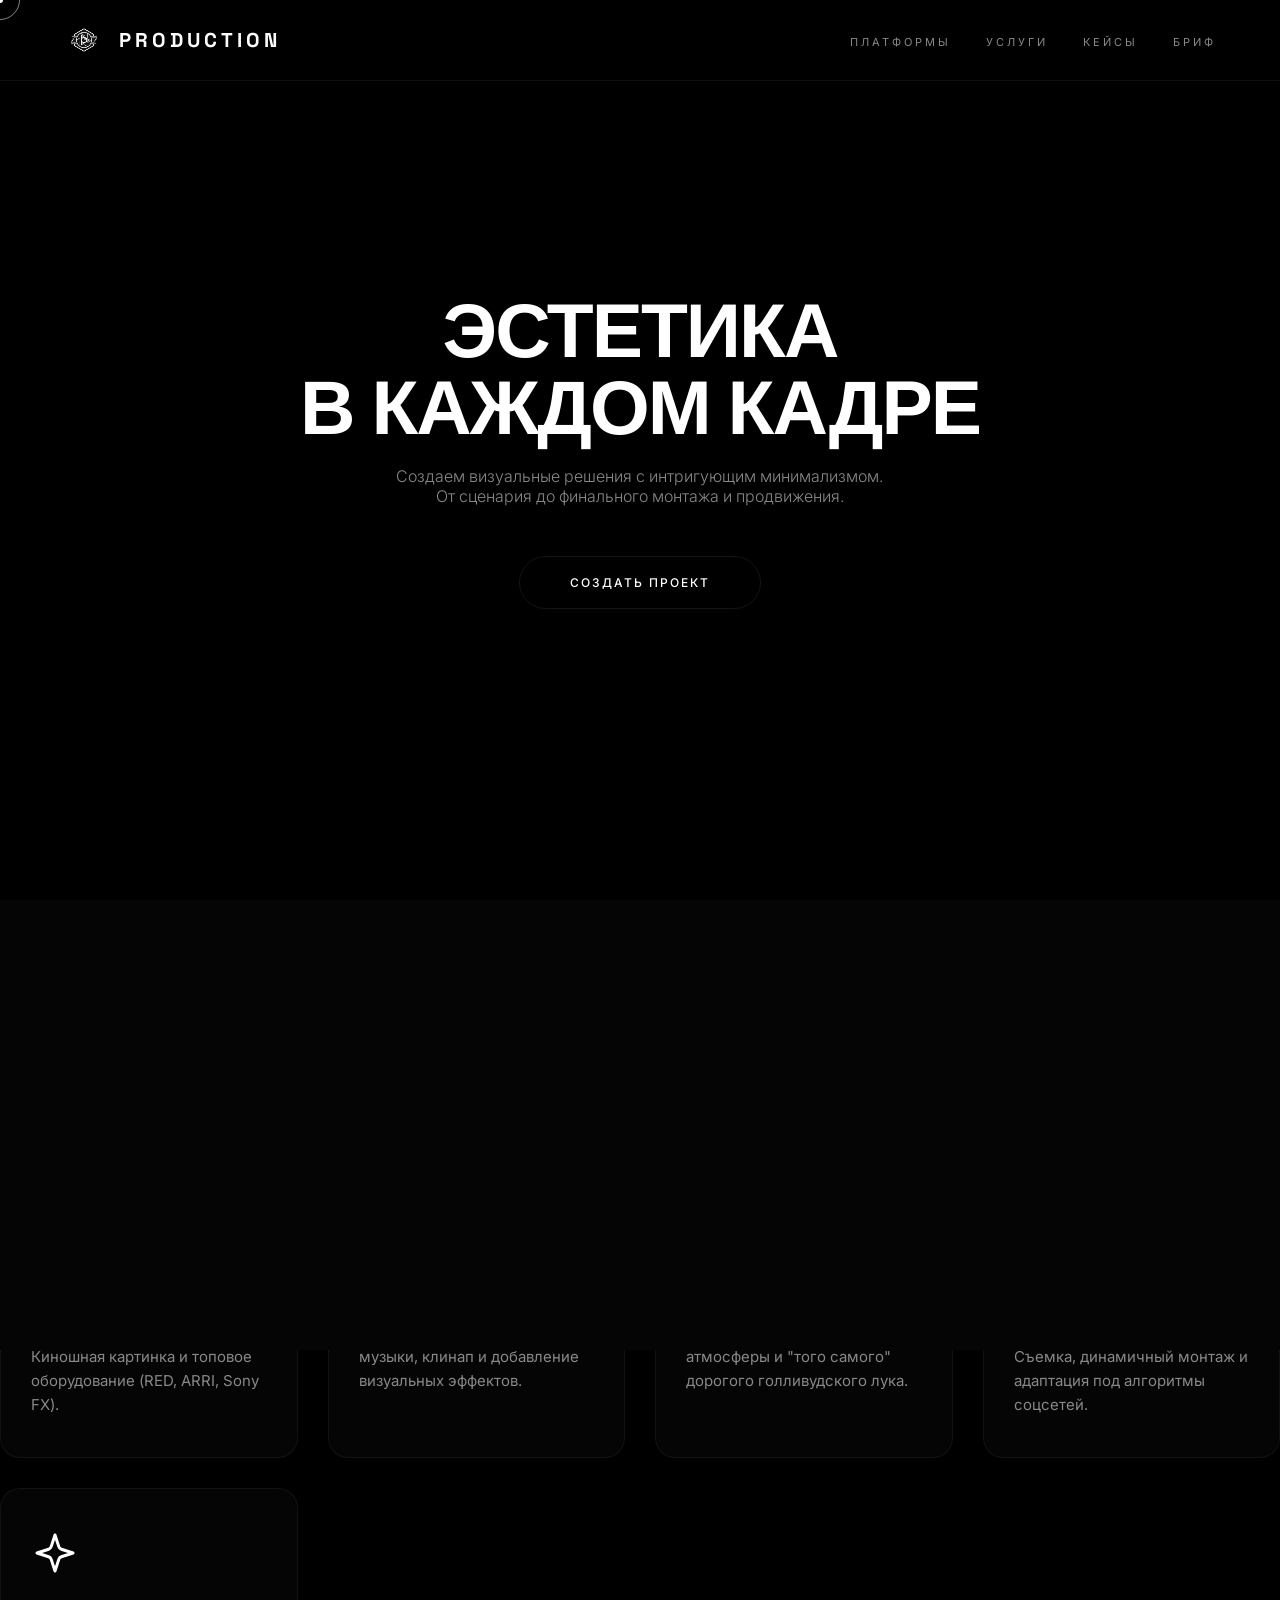
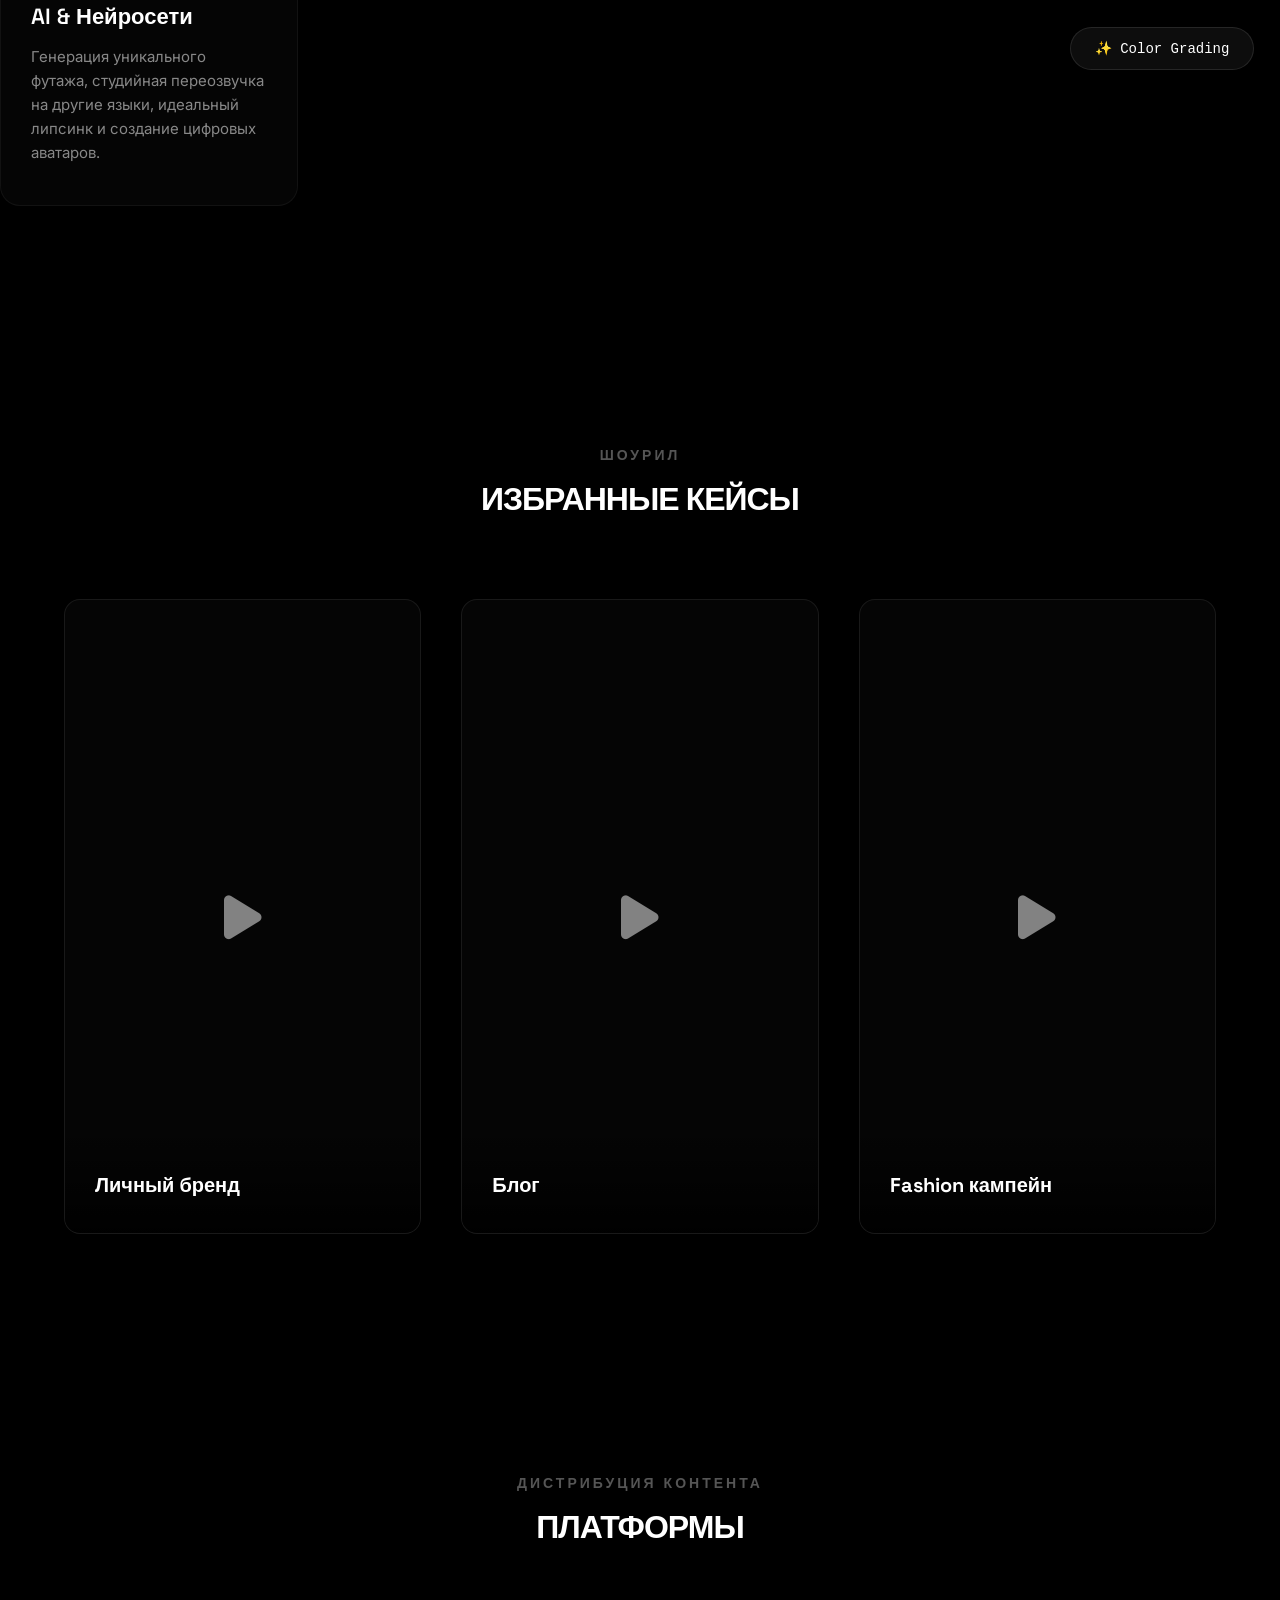
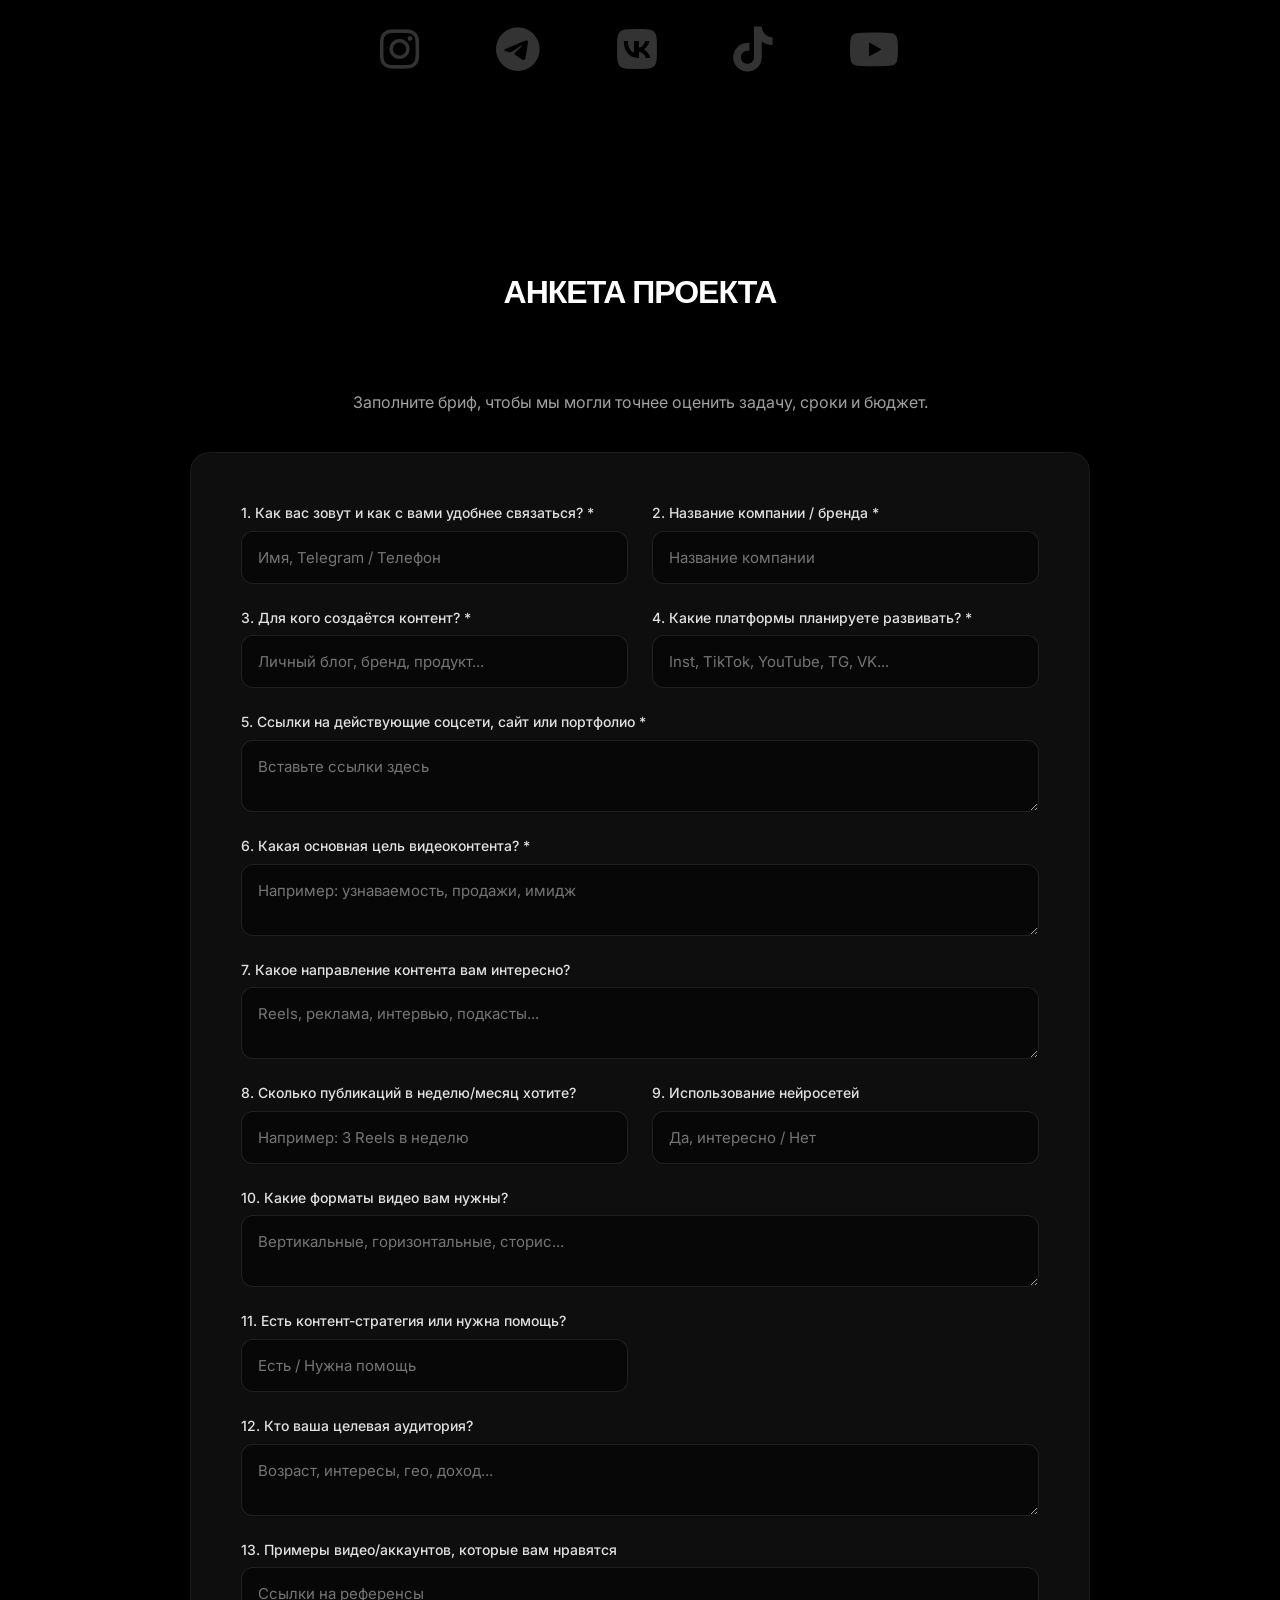
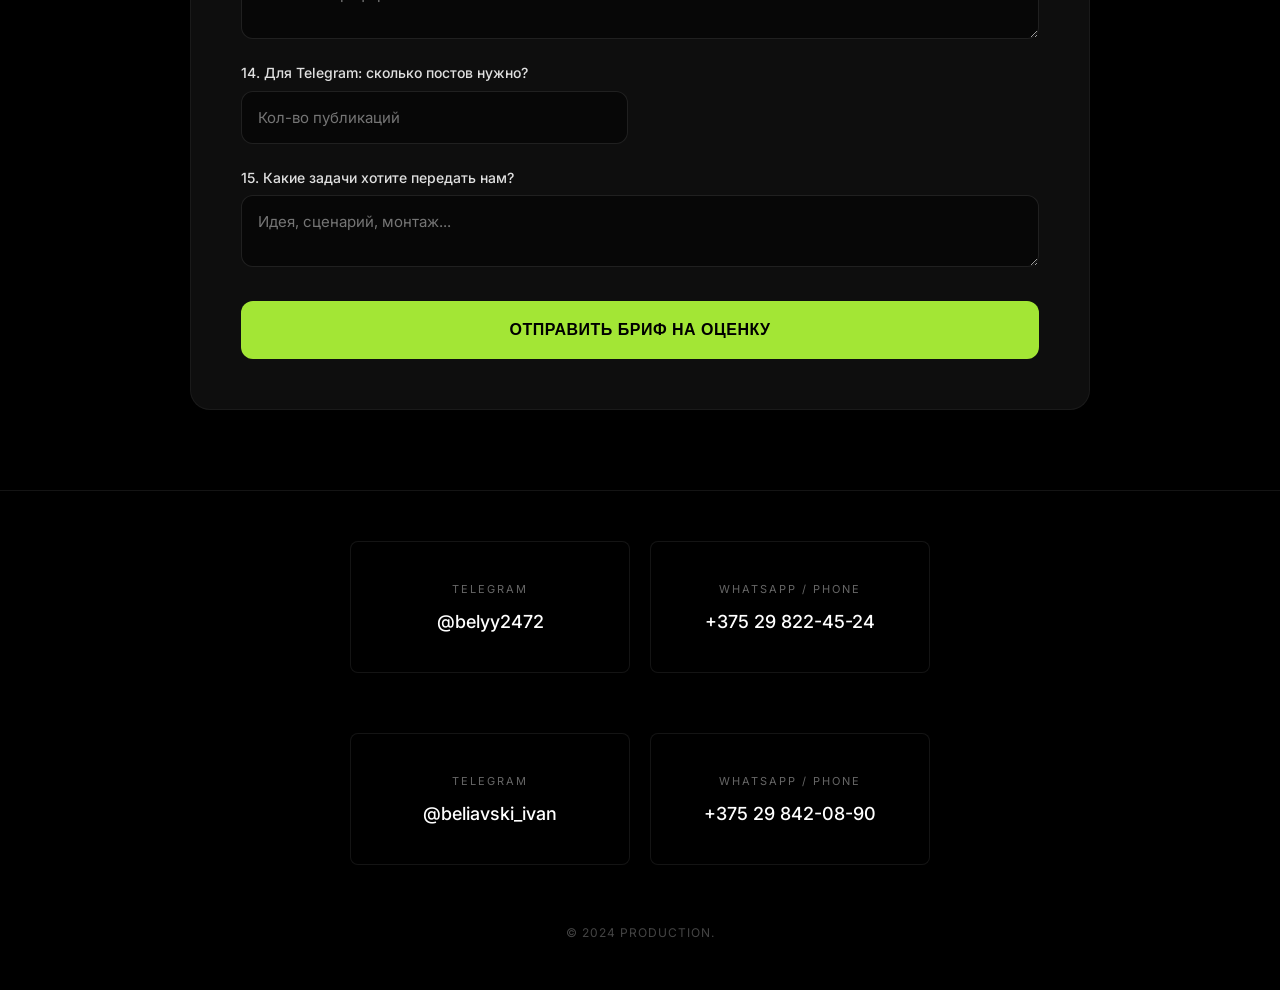
==== commit b079a3ac: "Add files via upload" ====
--- a/index.html
+++ b/index.html
@@ -303,10 +303,6 @@
         <input type="text" id="q11" class="form-control" placeholder="Есть / Нужна помощь">
     </div>
 
-    <div class="form-group">
-        <label>16. Ориентировочный бюджет и сроки запуска?</label>
-        <input type="text" id="q16" class="form-control" placeholder="Бюджет и сроки">
-    </div>
 
     <div class="form-group full-width">
         <label>12. Кто ваша целевая аудитория?</label>
@@ -359,7 +355,7 @@
                 <a href="tel:+375298420890">+375 29 842-08-90</a>
             </div>
         </div>
-        <p class="copyright">© 2024 PRODUCTION. Сделано с акцентом на визуал.</p>
+        <p class="copyright">© 2024 PRODUCTION.</p>
     </footer>
     
     <!-- СКРИПТЫ -->
@@ -553,9 +549,6 @@
             document.head.appendChild(style);
         }
         document.addEventListener("DOMContentLoaded", () => {
-    const briefForm = document.getElementById("briefForm");
-
-    document.addEventListener("DOMContentLoaded", () => {
     const briefForm = document.getElementById("briefForm");
 
     // ==========================================
@@ -668,7 +661,6 @@
         });
     }
 });
-});
     </script>
 </body>
 </html>
--- a/style.css
+++ b/style.css
@@ -112,7 +112,7 @@
 }
 
 /* =========================================
-   5. КНОПКИ
+   5. КНОПКИ И МОБИЛЬНАЯ ВОЛНА (RIPPLE)
    ========================================= */
 .btn {
     padding: 18px 50px; background: transparent; color: white;
@@ -120,11 +120,22 @@
     border: 1px solid var(--border); border-radius: 40px; cursor: pointer; 
     transition: all 0.4s cubic-bezier(0.25, 0.46, 0.45, 0.94);
     display: inline-flex; align-items: center; gap: 10px;
+    position: relative; overflow: hidden; /* Для волны */
 }
 .btn:hover { background: white; color: black; transform: translateY(-3px); box-shadow: 0 10px 20px rgba(255, 255, 255, 0.15); }
 
-.btn-filled { background: white; color: black; border-color: white; }
-.btn-filled:hover { background: transparent; color: white; border-color: var(--border); }
+/* Эффект волны при клике (для JS) */
+.ripple {
+    position: absolute;
+    border-radius: 50%;
+    background-color: rgba(255, 255, 255, 0.4);
+    transform: scale(0);
+    animation: ripple-effect 0.6s linear;
+    pointer-events: none;
+}
+@keyframes ripple-effect {
+    to { transform: scale(4); opacity: 0; }
+}
 
 /* =========================================
    6. СТРУКТУРА СЕКЦИЙ
@@ -136,7 +147,6 @@
 /* =========================================
    7. ПЛАТФОРМЫ
    ========================================= */
-   
 .platforms-wrapper { display: flex; justify-content: center; align-items: center; gap: 6vw; flex-wrap: wrap; }
 .platform-icon { font-size: 45px; color: #333; transition: all 0.5s cubic-bezier(0.34, 1.56, 0.64, 1); cursor: pointer; }
 .platform-icon:hover.fa-instagram { color: #E1306C; transform: translateY(-15px) scale(1.1); filter: drop-shadow(0 15px 25px rgba(225,48,108,0.5)); }
@@ -144,256 +154,84 @@
 .platform-icon:hover.fa-vk { color: #4680C2; transform: translateY(-15px) scale(1.1); filter: drop-shadow(0 15px 25px rgba(70,128,194,0.5)); }
 .platform-icon:hover.fa-tiktok { color: #fff; transform: translateY(-15px) scale(1.1); text-shadow: -3px -3px 0 #00f2fe, 3px 3px 0 #fe0049; }
 .platform-icon:hover.fa-youtube { color: #FF0000; transform: translateY(-15px) scale(1.1); filter: drop-shadow(0 15px 25px rgba(255,0,0,0.5)); }
-/* Обертка для иконки и подсказки */
-.platform-item {
-    position: relative; /* Важно: позиционируем подсказку относительно этого блока */
-    display: inline-block;
-    cursor: pointer;
-}
-
-/* --- ВСПЛЫВАЮЩАЯ ПОДСКАЗКА --- */
+
+.platform-item { position: relative; display: inline-block; cursor: pointer; }
+
+/* Всплывающая подсказка */
 .platform-tooltip {
-    position: absolute;
-    bottom: calc(100% + 15px); /* Поднимаем над иконкой */
-    left: 50%;
-    transform: translateX(-50%) translateY(10px); /* Сдвинуто чуть вниз для анимации */
-    
-    width: 250px; /* Ширина подсказки */
-    background: rgba(18, 18, 18, 0.95);
-    backdrop-filter: blur(10px);
-    -webkit-backdrop-filter: blur(10px);
-    border: 1px solid rgba(255, 255, 255, 0.1);
-    border-radius: 12px;
-    padding: 15px;
-    box-shadow: 0 10px 30px rgba(0, 0, 0, 0.8);
-    text-align: left;
-    
-    /* Скрываем до наведения */
-    opacity: 0;
-    visibility: hidden;
-    pointer-events: none;
-    z-index: 100;
-    
-    /* Плавная анимация появления */
-    transition: all 0.3s cubic-bezier(0.175, 0.885, 0.32, 1.275);
-}
-
-/* Маленький треугольник (хвостик), указывающий на иконку */
+    position: absolute; bottom: calc(100% + 15px); left: 50%;
+    transform: translateX(-50%) translateY(10px);
+    width: 250px; background: rgba(18, 18, 18, 0.95);
+    backdrop-filter: blur(10px); -webkit-backdrop-filter: blur(10px);
+    border: 1px solid rgba(255, 255, 255, 0.1); border-radius: 12px;
+    padding: 15px; box-shadow: 0 10px 30px rgba(0, 0, 0, 0.8);
+    text-align: left; opacity: 0; visibility: hidden; pointer-events: none;
+    z-index: 100; transition: all 0.3s cubic-bezier(0.175, 0.885, 0.32, 1.275);
+}
 .platform-tooltip::after {
-    content: "";
-    position: absolute;
-    top: 100%;
-    left: 50%;
-    transform: translateX(-50%);
-    border-width: 6px;
-    border-style: solid;
-    border-color: rgba(255, 255, 255, 0.1) transparent transparent transparent;
-}
-
-/* --- ОФОРМЛЕНИЕ ТЕКСТА В ПОДСКАЗКЕ --- */
-.platform-tooltip .tooltip-title {
-    font-size: 15px;
-    font-weight: 700;
-    color: #ffffff;
-    margin-bottom: 8px;
-    padding-bottom: 8px;
-    border-bottom: 1px solid rgba(255, 255, 255, 0.1);
-    font-family: sans-serif;
-}
-
-.platform-tooltip .tooltip-desc, 
-.platform-tooltip .tooltip-pros {
-    font-size: 13px;
-    color: #cccccc;
-    line-height: 1.4;
-    margin-bottom: 8px;
-    font-family: sans-serif;
-}
-
-.platform-tooltip .tooltip-pros {
-    margin-bottom: 0;
-    color: #a3e635; /* Салатовый цвет для плюсов */
-}
-
-.platform-tooltip strong {
-    color: #ffffff;
-    font-weight: 600;
-}
-
-/* --- АНИМАЦИЯ ПРИ НАВЕДЕНИИ МЫШИ НА ИКОНКУ --- */
-.platform-item:hover .platform-icon {
-    color: #ffffff; /* Если иконка была серой, она станет белой при наведении */
-    transform: scale(1.1); /* Легкое увеличение иконки */
-    transition: all 0.3s ease;
-}
-
-.platform-item:hover .platform-tooltip {
-    opacity: 1;
-    visibility: visible;
-    transform: translateX(-50%) translateY(0); /* Карточка плавно встает на место */
-}
-
-/* Отключаем всплывающие окна на мобильных устройствах (так как там нет мышки) */
-@media (max-width: 768px) {
-    .platform-tooltip {
-        display: none !important;
-    }
-}
-/* =========================================
-   8. УСЛУГИ
-   ========================================= */
-   /* =========================================
-   СЕКЦИЯ УСЛУГ: СТИКЕРЫ И КАРТОЧКИ
-   ========================================= */
-.services-section {
-    position: relative;
-    padding: 120px 0;
-    overflow: hidden; /* Чтобы стикеры не вылезали за края */
-}
-
-/* --- ЛЕТАЮЩИЕ СТИКЕРЫ (Glassmorphism) --- */
-.floating-stickers {
-    position: absolute;
-    top: 0; left: 0; width: 100%; height: 100%;
-    pointer-events: none; /* Чтобы мышка проходила сквозь них */
-    z-index: 0;
-}
-
+    content: ""; position: absolute; top: 100%; left: 50%; transform: translateX(-50%);
+    border-width: 6px; border-style: solid; border-color: rgba(255, 255, 255, 0.1) transparent transparent transparent;
+}
+.platform-tooltip .tooltip-title { font-size: 15px; font-weight: 700; color: #ffffff; margin-bottom: 8px; padding-bottom: 8px; border-bottom: 1px solid rgba(255, 255, 255, 0.1); font-family: sans-serif; }
+.platform-tooltip .tooltip-desc, .platform-tooltip .tooltip-pros { font-size: 13px; color: #cccccc; line-height: 1.4; margin-bottom: 8px; font-family: sans-serif; }
+.platform-tooltip .tooltip-pros { margin-bottom: 0; color: #a3e635; }
+.platform-tooltip strong { color: #ffffff; font-weight: 600; }
+
+.platform-item:hover .platform-icon { color: #ffffff; transform: scale(1.1); transition: all 0.3s ease; }
+.platform-item:hover .platform-tooltip { opacity: 1; visibility: visible; transform: translateX(-50%) translateY(0); }
+
+@media (max-width: 768px) { .platform-tooltip { display: none !important; } }
+
+/* =========================================
+   8. УСЛУГИ (С ЭФФЕКТОМ СТЕКЛА)
+   ========================================= */
+.services-section { position: relative; padding: 120px 0; overflow: hidden; }
+
+/* Летающие стикеры */
+.floating-stickers { position: absolute; top: 0; left: 0; width: 100%; height: 100%; pointer-events: none; z-index: 0; }
 .sticker {
-    position: absolute;
-    background: rgba(255, 255, 255, 0.05);
-    backdrop-filter: blur(12px); /* Эффект размытого стекла (как в iOS) */
-    -webkit-backdrop-filter: blur(12px);
-    border: 1px solid rgba(255, 255, 255, 0.1);
-    padding: 12px 24px;
-    border-radius: 100px;
-    color: #fff;
-    font-family: monospace; /* Техничный шрифт для стикеров */
-    font-size: 14px;
-    box-shadow: 0 10px 30px rgba(0,0,0,0.3);
-    animation: floatSticker 6s ease-in-out infinite alternate;
-}
-
-/* Раскидываем стикеры по фону и задаем им разный наклон (--rot) */
-.sticker-1 { top: 15%; left: 5%;  animation-delay: 0s;  --rot: -10deg; }
+    position: absolute; background: rgba(255, 255, 255, 0.05);
+    backdrop-filter: blur(12px); -webkit-backdrop-filter: blur(12px);
+    border: 1px solid rgba(255, 255, 255, 0.1); padding: 12px 24px;
+    border-radius: 100px; color: #fff; font-family: monospace; font-size: 14px;
+    box-shadow: 0 10px 30px rgba(0,0,0,0.3); animation: floatSticker 6s ease-in-out infinite alternate;
+}
+.sticker-1 { top: 15%; left: 5%; animation-delay: 0s; --rot: -10deg; }
 .sticker-2 { top: 20%; right: 5%; animation-delay: -2s; --rot: 15deg; }
 .sticker-3 { bottom: 15%; left: 8%; animation-delay: -4s; --rot: 8deg; }
 .sticker-4 { bottom: 25%; right: 2%; animation-delay: -1s; --rot: -12deg; }
 
-/* Плавная анимация парения */
 @keyframes floatSticker {
     0% { transform: translateY(0) rotate(var(--rot)); }
     100% { transform: translateY(-30px) rotate(var(--rot)); }
 }
 
-/* --- СЕТКА КАРТОЧЕК --- */
-.services-grid {
-    display: grid;
-    grid-template-columns: repeat(auto-fit, minmax(280px, 1fr));
-    gap: 30px;
-    position: relative;
-    z-index: 2; /* Карточки поверх стикеров */
-    margin-top: 50px;
-}
-
+/* Сетка карточек */
+.services-grid { display: grid; grid-template-columns: repeat(auto-fit, minmax(280px, 1fr)); gap: 30px; position: relative; z-index: 2; margin-top: 50px; }
 .service-card {
-    background: #050505; /* Глубокий черный */
-    border: 1px solid rgba(255, 255, 255, 0.05); /* Еле заметная рамка */
-    border-radius: 20px;
-    padding: 40px 30px;
-    transition: all 0.4s cubic-bezier(0.25, 1, 0.5, 1);
-}
-
-/* Свечение и подъем при наведении на карточку */
-.service-card:hover {
-    transform: translateY(-10px);
-    background: #0a0a0a;
-    border-color: rgba(255, 255, 255, 0.2);
-    box-shadow: 0 20px 40px rgba(0,0,0,0.8);
-}
-
-/* Настройка иконок (SVG) */
-.service-icon {
-    width: 48px;
-    height: 48px;
-    margin-bottom: 25px;
-    color: #fff; /* Белые иконки */
-    transition: transform 0.4s;
-}
-
-.service-card:hover .service-icon {
-    transform: scale(1.15); /* Иконка эффектно увеличивается */
-}
-
-.service-card h3 {
-    font-size: 22px;
-    margin-bottom: 15px;
-    font-weight: 600;
-}
-
-.service-card p {
-    color: #888;
-    font-size: 15px;
-    line-height: 1.6;
-}
-
-/* Адаптация под телефоны */
-@media (max-width: 768px) {
-    .sticker { display: none; } /* На телефонах убираем стикеры, чтобы не мешали читать */
-    .services-grid { gap: 15px; }
-    .service-card { padding: 30px 20px; }
-}
-.services-grid { display: grid; grid-template-columns: repeat(auto-fit, minmax(300px, 1fr)); gap: 1px; background: var(--border); }
-.service-card { background: var(--bg-color); padding: 60px 40px; transition: all 0.5s ease; }
-.service-card:hover { background: var(--surface); transform: translateY(-5px); box-shadow: inset 0 0 0 1px rgba(255,255,255,0.1); }
-.service-card h3 { font-size: 20px; margin-bottom: 20px; }
-.service-card p { font-size: 14px; color: var(--text-muted); line-height: 1.8; font-weight: 300; }
-
-/* =========================================
-   9. ПОРТФОЛИО (ИЗМЕНЕНО НА REELS ФОРМАТ)
-   ========================================= */
-.portfolio-grid { 
-    display: grid; 
-    grid-template-columns: repeat(auto-fit, minmax(280px, 1fr)); 
-    gap: 40px; 
-}
-
+    background: #050505; border: 1px solid rgba(255, 255, 255, 0.05);
+    border-radius: 20px; padding: 40px 30px; transition: all 0.4s cubic-bezier(0.25, 1, 0.5, 1);
+}
+.service-card:hover { transform: translateY(-10px); background: #0a0a0a; border-color: rgba(255, 255, 255, 0.2); box-shadow: 0 20px 40px rgba(0,0,0,0.8); }
+.service-icon { width: 48px; height: 48px; margin-bottom: 25px; color: #fff; transition: transform 0.4s; }
+.service-card:hover .service-icon { transform: scale(1.15); }
+.service-card h3 { font-size: 22px; margin-bottom: 15px; font-weight: 600; }
+.service-card p { color: #888; font-size: 15px; line-height: 1.6; }
+
+/* =========================================
+   9. ПОРТФОЛИО (REELS ФОРМАТ)
+   ========================================= */
+.portfolio-grid { display: grid; grid-template-columns: repeat(auto-fit, minmax(280px, 1fr)); gap: 40px; }
 .portfolio-item { 
-    position: relative; 
-    border-radius: 16px; 
-    overflow: hidden; 
-    aspect-ratio: 9/16; 
-    cursor: pointer; 
-    background: #050505; 
-    border: 1px solid var(--border); 
+    position: relative; border-radius: 16px; overflow: hidden; aspect-ratio: 9/16; 
+    cursor: pointer; background: #050505; border: 1px solid var(--border); 
     transition: transform 0.5s ease, box-shadow 0.5s ease; 
 }
-
-.portfolio-item video { 
-    width: 100%; 
-    height: 100%; 
-    object-fit: cover; 
-    filter: grayscale(100%) brightness(0.3); 
-    transition: all 0.8s cubic-bezier(0.25, 0.46, 0.45, 0.94); 
-}
-
-.play-icon { 
-    position: absolute; top: 50%; left: 50%; transform: translate(-50%, -50%); 
-    font-size: 50px; color: rgba(255,255,255,0.5); 
-    transition: all 0.5s cubic-bezier(0.175, 0.885, 0.32, 1.275); 
-    z-index: 10; pointer-events: none; 
-}
-
-.portfolio-overlay { 
-    position: absolute; bottom: 0; left: 0; width: 100%; 
-    padding: 30px; 
-    background: linear-gradient(to top, rgba(0,0,0,0.95) 0%, transparent 100%); 
-    transition: all 0.5s ease; pointer-events: none; 
-}
-
+.portfolio-item video { width: 100%; height: 100%; object-fit: cover; filter: grayscale(100%) brightness(0.3); transition: all 0.8s cubic-bezier(0.25, 0.46, 0.45, 0.94); }
+.play-icon { position: absolute; top: 50%; left: 50%; transform: translate(-50%, -50%); font-size: 50px; color: rgba(255,255,255,0.5); transition: all 0.5s cubic-bezier(0.175, 0.885, 0.32, 1.275); z-index: 10; pointer-events: none; }
+.portfolio-overlay { position: absolute; bottom: 0; left: 0; width: 100%; padding: 30px; background: linear-gradient(to top, rgba(0,0,0,0.95) 0%, transparent 100%); transition: all 0.5s ease; pointer-events: none; }
 .portfolio-overlay h3 { font-size: 20px; margin-bottom: 5px; transform: translateY(15px); transition: all 0.5s ease; }
 .portfolio-overlay p { font-size: 12px; color: var(--text-muted); text-transform: uppercase; letter-spacing: 2px; transform: translateY(15px); opacity: 0; transition: all 0.5s ease; }
-
 .portfolio-item:hover { transform: translateY(-10px); box-shadow: 0 20px 40px rgba(0,0,0,0.8); border-color: rgba(255,255,255,0.2); }
 .portfolio-item:hover video { filter: grayscale(0%) brightness(1); transform: scale(1.05); }
 .portfolio-item:hover .play-icon { opacity: 0; transform: translate(-50%, -50%) scale(1.8); }
@@ -402,132 +240,19 @@
 /* =========================================
    10. БРИФ И КОНТАКТЫ
    ========================================= */
-/* =========================================
-   СЕКЦИЯ БРИФА
-   ========================================= */
-
-.brief-section {
-    padding: 80px 0;
-    position: relative;
-}
-
-.brief-header {
-    text-align: center;
-    margin-bottom: 40px;
-}
-
-.brief-header .section-subtitle {
-    color: #a0a0a0;
-    font-size: 16px;
-    margin-top: 10px;
-}
-
-/* Карточка формы (эффект стекла) */
-.brief-card {
-    background-color: rgba(20, 20, 20, 0.7);
-    border: 1px solid rgba(255, 255, 255, 0.05);
-    border-radius: 20px;
-    padding: 50px;
-    box-shadow: 0 20px 40px rgba(0, 0, 0, 0.4);
-    backdrop-filter: blur(10px);
-    max-width: 900px;
-    margin: 0 auto;
-}
-
-/* СЕТКА ФОРМЫ (2 колонки на ПК) */
-.brief-form {
-    display: grid;
-    grid-template-columns: 1fr 1fr; /* Две колонки одинаковой ширины */
-    gap: 24px;
-}
-
-/* Класс для растягивания поля на всю ширину (2 колонки) */
-.full-width {
-    grid-column: span 2;
-}
-
-.form-group {
-    display: flex;
-    flex-direction: column;
-    gap: 8px;
-}
-
-.form-group label {
-    color: #e0e0e0;
-    font-size: 14px;
-    font-weight: 500;
-    line-height: 1.4;
-}
-
-.form-group .required {
-    color: #a3e635; /* Салатовая звездочка обязательных полей */
-}
-
-/* Поля ввода */
-.form-control {
-    width: 100%;
-    background-color: rgba(0, 0, 0, 0.5);
-    border: 1px solid rgba(255, 255, 255, 0.1);
-    color: #fff;
-    font-family: inherit;
-    font-size: 15px;
-    padding: 16px;
-    border-radius: 12px;
-    transition: border-color 0.3s, box-shadow 0.3s, background-color 0.3s;
-    outline: none;
-    resize: vertical; /* Только вертикальное растягивание textarea */
-}
-
-.form-control::placeholder {
-    color: #555;
-}
-
-/* Эффект при клике на поле */
-.form-control:focus {
-    border-color: #a3e635;
-    background-color: rgba(163, 230, 53, 0.03);
-    box-shadow: 0 0 15px rgba(163, 230, 53, 0.15);
-}
-
-/* Кнопка отправки */
-.submit-group {
-    margin-top: 10px;
-}
-
-.submit-btn {
-    width: 100%;
-    background-color: #a3e635;
-    color: #000;
-    font-size: 16px;
-    font-weight: 700;
-    text-transform: uppercase;
-    letter-spacing: 0.5px;
-    padding: 20px;
-    border: none;
-    border-radius: 12px;
-    cursor: pointer;
-    transition: transform 0.3s, box-shadow 0.3s, background-color 0.3s;
-}
-
-.submit-btn:hover {
-    transform: translateY(-3px);
-    box-shadow: 0 15px 25px rgba(163, 230, 53, 0.2);
-}
-
-/* АДАПТИВ (На телефонах делаем 1 колонку) */
-@media (max-width: 768px) {
-    .brief-card {
-        padding: 30px 20px;
-    }
-    
-    .brief-form {
-        grid-template-columns: 1fr; /* Перестраиваем в 1 колонку */
-    }
-    
-    .full-width {
-        grid-column: span 1; /* Отменяем растягивание */
-    }
-}
+.brief-section { padding: 80px 0; position: relative; }
+.brief-header { text-align: center; margin-bottom: 40px; }
+.brief-header .section-subtitle { color: #a0a0a0; font-size: 16px; margin-top: 10px; }
+.brief-card { background-color: rgba(20, 20, 20, 0.7); border: 1px solid rgba(255, 255, 255, 0.05); border-radius: 20px; padding: 50px; box-shadow: 0 20px 40px rgba(0, 0, 0, 0.4); backdrop-filter: blur(10px); max-width: 900px; margin: 0 auto; }
+.brief-form { display: grid; grid-template-columns: 1fr 1fr; gap: 24px; }
+.full-width { grid-column: span 2; }
+.form-group { display: flex; flex-direction: column; gap: 8px; }
+.form-group label { color: #e0e0e0; font-size: 14px; font-weight: 500; line-height: 1.4; }
+.form-control { width: 100%; background-color: rgba(0, 0, 0, 0.5); border: 1px solid rgba(255, 255, 255, 0.1); color: #fff; font-family: inherit; font-size: 15px; padding: 16px; border-radius: 12px; transition: border-color 0.3s, box-shadow 0.3s, background-color 0.3s; outline: none; resize: vertical; }
+.form-control:focus { border-color: #a3e635; background-color: rgba(163, 230, 53, 0.03); box-shadow: 0 0 15px rgba(163, 230, 53, 0.15); }
+.submit-group { margin-top: 10px; }
+.submit-btn { position: relative; overflow: hidden; width: 100%; background-color: #a3e635; color: #000; font-size: 16px; font-weight: 700; text-transform: uppercase; letter-spacing: 0.5px; padding: 20px; border: none; border-radius: 12px; cursor: pointer; transition: transform 0.3s, box-shadow 0.3s; }
+.submit-btn:hover { transform: translateY(-3px); box-shadow: 0 15px 25px rgba(163, 230, 53, 0.2); }
 
 footer { padding: 50px 5vw; border-top: 1px solid var(--border); text-align: center; }
 .contact-links { display: flex; justify-content: center; gap: 20px; margin-bottom: 60px; flex-wrap: wrap; }
@@ -539,204 +264,70 @@
 .copyright { color: #444; font-size: 12px; letter-spacing: 1px; }
 
 /* =========================================
-   ДОПОЛНИТЕЛЬНЫЕ JS-ЭФФЕКТЫ (КУРСОР)
-   ========================================= */
-/* Скрываем стандартный курсор на ПК */
-@media (min-width: 769px) {
-    body, a, .btn, .portfolio-item, .brand, .platform-icon {
-        cursor: none !important;
-    }
-}
-
-.cursor-dot, .cursor-outline {
-    position: fixed;
-    top: 0; left: 0;
-    transform: translate(-50%, -50%);
-    border-radius: 50%;
-    z-index: 9999;
-    pointer-events: none;
-}
-
-.cursor-dot {
-    width: 6px; 
-    height: 6px;
-    background-color: white;
-    transition: opacity 0.3s ease-in-out;
-}
-
-.cursor-outline {
-    width: 40px; 
-    height: 40px;
-    border: 1px solid rgba(255, 255, 255, 0.5);
-    /* Плавность для эффекта "догоняющего" кольца */
-    transition: width 0.2s, height 0.2s, background-color 0.2s, border-color 0.2s;
-}
-
-/* Эффект, когда курсор наведен на кнопку или видео */
-.cursor-outline.hovered {
-    width: 80px;
-    height: 80px;
-    background-color: rgba(255, 255, 255, 0.1);
-    border-color: transparent;
-    backdrop-filter: blur(3px); /* Легкое размытие под курсором */
-}
-
-.cursor-dot.hovered {
-    opacity: 0; /* Прячем точку при наведении */
-}
-
-/* Плавный переход для текста на главном экране (параллакс) */
-.hero-content {
-    transition: transform 0.1s linear;
-    will-change: transform;
-}
-/* =========================================
-   ТЯЖЕЛЫЙ ЛЮКС: КИНЕМАТОГРАФИЧНЫЕ ЭФФЕКТЫ
-   ========================================= */
-
-/* 1. Эффект загрузки (Затвор) */
-.loader-shutter {
-    position: fixed;
-    left: 0;
-    width: 100vw;
-    height: 50vh;
-    background: #050505; /* Глубокий черный */
-    z-index: 10000;
-    transition: transform 1.2s cubic-bezier(0.77, 0, 0.175, 1); /* Очень плавная кривая */
-}
-.loader-top { top: 0; }
-.loader-bottom { bottom: 0; }
-
+   11. JS-ЭФФЕКТЫ (КУРСОР И ЗАТВОР)
+   ========================================= */
+@media (min-width: 769px) { body, a, .btn, .portfolio-item, .brand, .platform-icon { cursor: none !important; } }
+.cursor-dot, .cursor-outline { position: fixed; top: 0; left: 0; transform: translate(-50%, -50%); border-radius: 50%; z-index: 9999; pointer-events: none; }
+.cursor-dot { width: 6px; height: 6px; background-color: white; transition: opacity 0.3s ease-in-out; }
+.cursor-outline { width: 40px; height: 40px; border: 1px solid rgba(255, 255, 255, 0.5); transition: width 0.2s, height 0.2s, background-color 0.2s, border-color 0.2s; }
+.cursor-outline.hovered { width: 80px; height: 80px; background-color: rgba(255, 255, 255, 0.1); border-color: transparent; backdrop-filter: blur(3px); }
+.cursor-dot.hovered { opacity: 0; }
+.hero-content { transition: transform 0.1s linear; will-change: transform; }
+
+.loader-shutter { position: fixed; left: 0; width: 100vw; height: 50vh; background: #050505; z-index: 10000; transition: transform 1.2s cubic-bezier(0.77, 0, 0.175, 1); }
+.loader-top { top: 0; } .loader-bottom { bottom: 0; }
 body.loaded .loader-top { transform: translateY(-100%); }
 body.loaded .loader-bottom { transform: translateY(100%); }
 
 @media (min-width: 769px) {
-    /* 2. Эффект Абсолютного фокуса (Netflix style) */
-    .portfolio-grid {
-        /* Когда мы наводим на сетку... */
-        transition: background 0.3s ease;
-    }
-
-    .portfolio-grid:hover .portfolio-item:not(:hover) {
-        /* ...все элементы, КРОМЕ того, на который навели, тускнеют и размываются */
-        opacity: 0.2;
-        transform: scale(0.95);
-        filter: grayscale(100%) blur(4px);
-    }
-
-    /* 3. Настройки для 3D-карточек */
-    .portfolio-item {
-        transition: all 0.4s cubic-bezier(0.25, 1, 0.5, 1);
-        transform-style: preserve-3d;
-        perspective: 1000px;
-        position: relative;
-    }
-
-    /* Блик на видео (динамический свет) */
-    .portfolio-item::after {
-        content: "";
-        position: absolute;
-        top: 0; left: 0; width: 100%; height: 100%;
-        background: linear-gradient(
-            105deg,
-            transparent 20%,
-            rgba(255, 255, 255, 0.2) 25%,
-            transparent 30%
-        );
-        z-index: 4;
-        pointer-events: none;
-        opacity: 0;
-        transition: opacity 0.3s;
-        /* Блик будет двигаться с помощью JS */
-        transform: translateX(-100%); 
-    }
-
-    .portfolio-item:hover {
-        z-index: 10;
-        box-shadow: 0 30px 60px rgba(0,0,0,0.8), 0 0 40px rgba(255,255,255,0.1);
-    }
-
-    .portfolio-item:hover::after {
-        opacity: 1;
-    }
-}
-  
-   /*11. АДАПТАЦИЯ ДЛЯ ТЕЛЕФОНОВ (ЖЕСТКАЯ ФИКСАЦИЯ)/
+    .portfolio-grid { transition: background 0.3s ease; }
+    .portfolio-grid:hover .portfolio-item:not(:hover) { opacity: 0.2; transform: scale(0.95); filter: grayscale(100%) blur(4px); }
+    .portfolio-item { transition: all 0.4s cubic-bezier(0.25, 1, 0.5, 1); transform-style: preserve-3d; perspective: 1000px; position: relative; }
+    .portfolio-item::after { content: ""; position: absolute; top: 0; left: 0; width: 100%; height: 100%; background: linear-gradient(105deg, transparent 20%, rgba(255, 255, 255, 0.2) 25%, transparent 30%); z-index: 4; pointer-events: none; opacity: 0; transition: opacity 0.3s; transform: translateX(-100%); }
+    .portfolio-item:hover { z-index: 10; box-shadow: 0 30px 60px rgba(0,0,0,0.8), 0 0 40px rgba(255,255,255,0.1); }
+    .portfolio-item:hover::after { opacity: 1; }
+}
+
+/* =========================================
+   12. ИДЕАЛЬНАЯ АДАПТАЦИЯ ДЛЯ ТЕЛЕФОНОВ
    ========================================= */
 @media (max-width: 768px) {
-    /* 1. ИСПРАВЛЕНИЕ ШАПКИ И ВКЛАДОК */
-    @media (max-width: 768px) {
-    /* ПОЛНОСТЬЮ ОТКЛЮЧАЕМ КУРСОР НА ТЕЛЕФОНЕ */
-    .cursor-dot, .cursor-outline { display: none !important; }
-   
-    header { 
-        padding: 15px 10px; 
-        flex-direction: column; 
-        gap: 15px; 
-        background: rgba(0,0,0,0.95); /* Более плотный фон, чтобы текст не сливался */
-    }
+    .cursor-dot, .cursor-outline, .floating-stickers, .platform-tooltip { display: none !important; }
     
-    .brand { font-size: 20px; text-align: center; }
-
-    /* Делаем вкладки аккуратными кнопками-тегами, чтобы они не кривились */
-    nav ul { 
-        display: flex; 
-        flex-wrap: wrap; 
-        justify-content: center; 
-        gap: 8px; 
-        width: 100%;
-    }
-    
-    nav a { 
-        font-size: 11px; 
-        padding: 8px 12px; 
-        background: rgba(255, 255, 255, 0.1); 
-        border-radius: 20px; 
-        white-space: nowrap; /* Запрещаем тексту во вкладках переноситься на 2 строки */
-    }
-
-    /* 2. ИСПРАВЛЕНИЕ ПЕРВОГО ЭКРАНА */
-    
-    .hero-content { 
-        padding-top: 120px; /* Сильно опускаем текст, чтобы шапка его не перекрывала */
-        width: 90%; 
-        margin: 0 auto;
-    }
-    
-    .hero h1 { font-size: 32px; line-height: 1.2; margin-bottom: 20px; }
-    .hero p { font-size: 14px; margin-bottom: 30px; }
-
-    /* 3. ИСПРАВЛЕНИЕ КРИВЫХ ВИДЕО (СТРОГО 1 КОЛОНКА) */
-    .portfolio-grid { 
-        display: grid;
-        grid-template-columns: 1fr; /* Только одно видео в ряд! Никаких сжатий */
-        gap: 20px; 
-        padding: 0 10px; /* Отступы от краев экрана */
-    }
-
-    /* Жестко фиксируем пропорции видео (9:16 - вертикальные Reels), чтобы страница не прыгала */
-    .portfolio-item { 
-        width: 100%;
-        aspect-ratio: 9 / 16; /* Каркас загружается сразу, сайт не дергается */
-        height: auto;
-    }
-
-    .portfolio-overlay {
-        background: linear-gradient(to top, rgba(0,0,0,0.9) 0%, transparent 60%);
-    }
-
-    /* Текст на видео всегда виден с телефона */
-    .portfolio-overlay p { opacity: 1; transform: translateY(0); font-size: 13px; }
-    .portfolio-overlay h3 { transform: translateY(0); font-size: 18px; }
-    .play-icon { font-size: 30px; }
-
-    /* 4. ИСПРАВЛЕНИЕ ИКОНОК ПЛАТФОРМ */
-    .platforms-wrapper { flex-wrap: wrap; justify-content: center; gap: 25px; }
-    .platform-icon { width: 40px; height: 40px; font-size: 20px; }
-    
-    /* Общие отступы секций */
-    section { padding: 60px 0; }
-    .section-title { font-size: 28px; margin-bottom: 30px; }
-}
-}
-                                                               +    header { padding: 10px 15px; flex-direction: column; gap: 10px; background: rgba(5, 5, 5, 0.85); backdrop-filter: blur(15px); -webkit-backdrop-filter: blur(15px); border-bottom: 1px solid rgba(255, 255, 255, 0.05); }
+    .brand img { width: 30px; height: 30px; }
+    .logo-text { font-size: 16px; letter-spacing: 2px; }
+    nav ul { display: flex; flex-wrap: wrap; justify-content: center; gap: 6px; width: 100%; }
+    nav a { font-size: 10px; padding: 6px 12px; background: rgba(255, 255, 255, 0.05); border: 1px solid rgba(255, 255, 255, 0.1); border-radius: 20px; white-space: nowrap; }
+
+    .hero { height: 100vh; height: 100dvh; }
+    .hero-content { padding-top: 80px; width: 95%; }
+    .hero h1 { font-size: 38px; line-height: 1.1; margin-bottom: 15px; }
+    .hero p { font-size: 14px; margin-bottom: 30px; padding: 0 10px; }
+
+    section { padding: 80px 15px; }
+    .section-title { font-size: 26px; margin-bottom: 40px; }
+
+    .services-grid { gap: 15px; margin-top: 30px; }
+    .service-card { padding: 25px 20px; border-radius: 16px; }
+    .service-card h3 { font-size: 18px; margin-bottom: 10px; }
+    .service-card p { font-size: 13px; }
+
+    .portfolio-grid { grid-template-columns: 1fr; gap: 25px; }
+    .portfolio-item { aspect-ratio: 9 / 16; height: auto; border-radius: 12px; }
+    .portfolio-overlay { background: linear-gradient(to top, rgba(0,0,0,0.95) 0%, rgba(0,0,0,0.5) 40%, transparent 100%); }
+    .portfolio-overlay p { opacity: 1; transform: translateY(0); font-size: 11px; }
+    .portfolio-overlay h3 { transform: translateY(0); font-size: 16px; margin-bottom: 2px;}
+    .play-icon { font-size: 40px; opacity: 1; }
+
+    .platforms-wrapper { gap: 20px; }
+    .platform-icon { font-size: 35px; }
+
+    .brief-card { padding: 25px 15px; border-radius: 16px; }
+    .brief-form { grid-template-columns: 1fr; gap: 15px; }
+    .full-width { grid-column: span 1; }
+    .form-control { font-size: 16px !important; padding: 14px; }
+
+    .contact-links { flex-direction: column; gap: 15px; align-items: center; }
+    .contact-card { width: 100%; max-width: 320px; padding: 30px 20px; }
+}
--- a/style.css
+++ b/style.css
@@ -112,7 +112,7 @@
 }
 
 /* =========================================
-   5. КНОПКИ
+   5. КНОПКИ И МОБИЛЬНАЯ ВОЛНА (RIPPLE)
    ========================================= */
 .btn {
     padding: 18px 50px; background: transparent; color: white;
@@ -120,11 +120,22 @@
     border: 1px solid var(--border); border-radius: 40px; cursor: pointer; 
     transition: all 0.4s cubic-bezier(0.25, 0.46, 0.45, 0.94);
     display: inline-flex; align-items: center; gap: 10px;
+    position: relative; overflow: hidden; /* Для волны */
 }
 .btn:hover { background: white; color: black; transform: translateY(-3px); box-shadow: 0 10px 20px rgba(255, 255, 255, 0.15); }
 
-.btn-filled { background: white; color: black; border-color: white; }
-.btn-filled:hover { background: transparent; color: white; border-color: var(--border); }
+/* Эффект волны при клике (для JS) */
+.ripple {
+    position: absolute;
+    border-radius: 50%;
+    background-color: rgba(255, 255, 255, 0.4);
+    transform: scale(0);
+    animation: ripple-effect 0.6s linear;
+    pointer-events: none;
+}
+@keyframes ripple-effect {
+    to { transform: scale(4); opacity: 0; }
+}
 
 /* =========================================
    6. СТРУКТУРА СЕКЦИЙ
@@ -136,7 +147,6 @@
 /* =========================================
    7. ПЛАТФОРМЫ
    ========================================= */
-   
 .platforms-wrapper { display: flex; justify-content: center; align-items: center; gap: 6vw; flex-wrap: wrap; }
 .platform-icon { font-size: 45px; color: #333; transition: all 0.5s cubic-bezier(0.34, 1.56, 0.64, 1); cursor: pointer; }
 .platform-icon:hover.fa-instagram { color: #E1306C; transform: translateY(-15px) scale(1.1); filter: drop-shadow(0 15px 25px rgba(225,48,108,0.5)); }
@@ -144,256 +154,84 @@
 .platform-icon:hover.fa-vk { color: #4680C2; transform: translateY(-15px) scale(1.1); filter: drop-shadow(0 15px 25px rgba(70,128,194,0.5)); }
 .platform-icon:hover.fa-tiktok { color: #fff; transform: translateY(-15px) scale(1.1); text-shadow: -3px -3px 0 #00f2fe, 3px 3px 0 #fe0049; }
 .platform-icon:hover.fa-youtube { color: #FF0000; transform: translateY(-15px) scale(1.1); filter: drop-shadow(0 15px 25px rgba(255,0,0,0.5)); }
-/* Обертка для иконки и подсказки */
-.platform-item {
-    position: relative; /* Важно: позиционируем подсказку относительно этого блока */
-    display: inline-block;
-    cursor: pointer;
-}
-
-/* --- ВСПЛЫВАЮЩАЯ ПОДСКАЗКА --- */
+
+.platform-item { position: relative; display: inline-block; cursor: pointer; }
+
+/* Всплывающая подсказка */
 .platform-tooltip {
-    position: absolute;
-    bottom: calc(100% + 15px); /* Поднимаем над иконкой */
-    left: 50%;
-    transform: translateX(-50%) translateY(10px); /* Сдвинуто чуть вниз для анимации */
-    
-    width: 250px; /* Ширина подсказки */
-    background: rgba(18, 18, 18, 0.95);
-    backdrop-filter: blur(10px);
-    -webkit-backdrop-filter: blur(10px);
-    border: 1px solid rgba(255, 255, 255, 0.1);
-    border-radius: 12px;
-    padding: 15px;
-    box-shadow: 0 10px 30px rgba(0, 0, 0, 0.8);
-    text-align: left;
-    
-    /* Скрываем до наведения */
-    opacity: 0;
-    visibility: hidden;
-    pointer-events: none;
-    z-index: 100;
-    
-    /* Плавная анимация появления */
-    transition: all 0.3s cubic-bezier(0.175, 0.885, 0.32, 1.275);
-}
-
-/* Маленький треугольник (хвостик), указывающий на иконку */
+    position: absolute; bottom: calc(100% + 15px); left: 50%;
+    transform: translateX(-50%) translateY(10px);
+    width: 250px; background: rgba(18, 18, 18, 0.95);
+    backdrop-filter: blur(10px); -webkit-backdrop-filter: blur(10px);
+    border: 1px solid rgba(255, 255, 255, 0.1); border-radius: 12px;
+    padding: 15px; box-shadow: 0 10px 30px rgba(0, 0, 0, 0.8);
+    text-align: left; opacity: 0; visibility: hidden; pointer-events: none;
+    z-index: 100; transition: all 0.3s cubic-bezier(0.175, 0.885, 0.32, 1.275);
+}
 .platform-tooltip::after {
-    content: "";
-    position: absolute;
-    top: 100%;
-    left: 50%;
-    transform: translateX(-50%);
-    border-width: 6px;
-    border-style: solid;
-    border-color: rgba(255, 255, 255, 0.1) transparent transparent transparent;
-}
-
-/* --- ОФОРМЛЕНИЕ ТЕКСТА В ПОДСКАЗКЕ --- */
-.platform-tooltip .tooltip-title {
-    font-size: 15px;
-    font-weight: 700;
-    color: #ffffff;
-    margin-bottom: 8px;
-    padding-bottom: 8px;
-    border-bottom: 1px solid rgba(255, 255, 255, 0.1);
-    font-family: sans-serif;
-}
-
-.platform-tooltip .tooltip-desc, 
-.platform-tooltip .tooltip-pros {
-    font-size: 13px;
-    color: #cccccc;
-    line-height: 1.4;
-    margin-bottom: 8px;
-    font-family: sans-serif;
-}
-
-.platform-tooltip .tooltip-pros {
-    margin-bottom: 0;
-    color: #a3e635; /* Салатовый цвет для плюсов */
-}
-
-.platform-tooltip strong {
-    color: #ffffff;
-    font-weight: 600;
-}
-
-/* --- АНИМАЦИЯ ПРИ НАВЕДЕНИИ МЫШИ НА ИКОНКУ --- */
-.platform-item:hover .platform-icon {
-    color: #ffffff; /* Если иконка была серой, она станет белой при наведении */
-    transform: scale(1.1); /* Легкое увеличение иконки */
-    transition: all 0.3s ease;
-}
-
-.platform-item:hover .platform-tooltip {
-    opacity: 1;
-    visibility: visible;
-    transform: translateX(-50%) translateY(0); /* Карточка плавно встает на место */
-}
-
-/* Отключаем всплывающие окна на мобильных устройствах (так как там нет мышки) */
-@media (max-width: 768px) {
-    .platform-tooltip {
-        display: none !important;
-    }
-}
-/* =========================================
-   8. УСЛУГИ
-   ========================================= */
-   /* =========================================
-   СЕКЦИЯ УСЛУГ: СТИКЕРЫ И КАРТОЧКИ
-   ========================================= */
-.services-section {
-    position: relative;
-    padding: 120px 0;
-    overflow: hidden; /* Чтобы стикеры не вылезали за края */
-}
-
-/* --- ЛЕТАЮЩИЕ СТИКЕРЫ (Glassmorphism) --- */
-.floating-stickers {
-    position: absolute;
-    top: 0; left: 0; width: 100%; height: 100%;
-    pointer-events: none; /* Чтобы мышка проходила сквозь них */
-    z-index: 0;
-}
-
+    content: ""; position: absolute; top: 100%; left: 50%; transform: translateX(-50%);
+    border-width: 6px; border-style: solid; border-color: rgba(255, 255, 255, 0.1) transparent transparent transparent;
+}
+.platform-tooltip .tooltip-title { font-size: 15px; font-weight: 700; color: #ffffff; margin-bottom: 8px; padding-bottom: 8px; border-bottom: 1px solid rgba(255, 255, 255, 0.1); font-family: sans-serif; }
+.platform-tooltip .tooltip-desc, .platform-tooltip .tooltip-pros { font-size: 13px; color: #cccccc; line-height: 1.4; margin-bottom: 8px; font-family: sans-serif; }
+.platform-tooltip .tooltip-pros { margin-bottom: 0; color: #a3e635; }
+.platform-tooltip strong { color: #ffffff; font-weight: 600; }
+
+.platform-item:hover .platform-icon { color: #ffffff; transform: scale(1.1); transition: all 0.3s ease; }
+.platform-item:hover .platform-tooltip { opacity: 1; visibility: visible; transform: translateX(-50%) translateY(0); }
+
+@media (max-width: 768px) { .platform-tooltip { display: none !important; } }
+
+/* =========================================
+   8. УСЛУГИ (С ЭФФЕКТОМ СТЕКЛА)
+   ========================================= */
+.services-section { position: relative; padding: 120px 0; overflow: hidden; }
+
+/* Летающие стикеры */
+.floating-stickers { position: absolute; top: 0; left: 0; width: 100%; height: 100%; pointer-events: none; z-index: 0; }
 .sticker {
-    position: absolute;
-    background: rgba(255, 255, 255, 0.05);
-    backdrop-filter: blur(12px); /* Эффект размытого стекла (как в iOS) */
-    -webkit-backdrop-filter: blur(12px);
-    border: 1px solid rgba(255, 255, 255, 0.1);
-    padding: 12px 24px;
-    border-radius: 100px;
-    color: #fff;
-    font-family: monospace; /* Техничный шрифт для стикеров */
-    font-size: 14px;
-    box-shadow: 0 10px 30px rgba(0,0,0,0.3);
-    animation: floatSticker 6s ease-in-out infinite alternate;
-}
-
-/* Раскидываем стикеры по фону и задаем им разный наклон (--rot) */
-.sticker-1 { top: 15%; left: 5%;  animation-delay: 0s;  --rot: -10deg; }
+    position: absolute; background: rgba(255, 255, 255, 0.05);
+    backdrop-filter: blur(12px); -webkit-backdrop-filter: blur(12px);
+    border: 1px solid rgba(255, 255, 255, 0.1); padding: 12px 24px;
+    border-radius: 100px; color: #fff; font-family: monospace; font-size: 14px;
+    box-shadow: 0 10px 30px rgba(0,0,0,0.3); animation: floatSticker 6s ease-in-out infinite alternate;
+}
+.sticker-1 { top: 15%; left: 5%; animation-delay: 0s; --rot: -10deg; }
 .sticker-2 { top: 20%; right: 5%; animation-delay: -2s; --rot: 15deg; }
 .sticker-3 { bottom: 15%; left: 8%; animation-delay: -4s; --rot: 8deg; }
 .sticker-4 { bottom: 25%; right: 2%; animation-delay: -1s; --rot: -12deg; }
 
-/* Плавная анимация парения */
 @keyframes floatSticker {
     0% { transform: translateY(0) rotate(var(--rot)); }
     100% { transform: translateY(-30px) rotate(var(--rot)); }
 }
 
-/* --- СЕТКА КАРТОЧЕК --- */
-.services-grid {
-    display: grid;
-    grid-template-columns: repeat(auto-fit, minmax(280px, 1fr));
-    gap: 30px;
-    position: relative;
-    z-index: 2; /* Карточки поверх стикеров */
-    margin-top: 50px;
-}
-
+/* Сетка карточек */
+.services-grid { display: grid; grid-template-columns: repeat(auto-fit, minmax(280px, 1fr)); gap: 30px; position: relative; z-index: 2; margin-top: 50px; }
 .service-card {
-    background: #050505; /* Глубокий черный */
-    border: 1px solid rgba(255, 255, 255, 0.05); /* Еле заметная рамка */
-    border-radius: 20px;
-    padding: 40px 30px;
-    transition: all 0.4s cubic-bezier(0.25, 1, 0.5, 1);
-}
-
-/* Свечение и подъем при наведении на карточку */
-.service-card:hover {
-    transform: translateY(-10px);
-    background: #0a0a0a;
-    border-color: rgba(255, 255, 255, 0.2);
-    box-shadow: 0 20px 40px rgba(0,0,0,0.8);
-}
-
-/* Настройка иконок (SVG) */
-.service-icon {
-    width: 48px;
-    height: 48px;
-    margin-bottom: 25px;
-    color: #fff; /* Белые иконки */
-    transition: transform 0.4s;
-}
-
-.service-card:hover .service-icon {
-    transform: scale(1.15); /* Иконка эффектно увеличивается */
-}
-
-.service-card h3 {
-    font-size: 22px;
-    margin-bottom: 15px;
-    font-weight: 600;
-}
-
-.service-card p {
-    color: #888;
-    font-size: 15px;
-    line-height: 1.6;
-}
-
-/* Адаптация под телефоны */
-@media (max-width: 768px) {
-    .sticker { display: none; } /* На телефонах убираем стикеры, чтобы не мешали читать */
-    .services-grid { gap: 15px; }
-    .service-card { padding: 30px 20px; }
-}
-.services-grid { display: grid; grid-template-columns: repeat(auto-fit, minmax(300px, 1fr)); gap: 1px; background: var(--border); }
-.service-card { background: var(--bg-color); padding: 60px 40px; transition: all 0.5s ease; }
-.service-card:hover { background: var(--surface); transform: translateY(-5px); box-shadow: inset 0 0 0 1px rgba(255,255,255,0.1); }
-.service-card h3 { font-size: 20px; margin-bottom: 20px; }
-.service-card p { font-size: 14px; color: var(--text-muted); line-height: 1.8; font-weight: 300; }
-
-/* =========================================
-   9. ПОРТФОЛИО (ИЗМЕНЕНО НА REELS ФОРМАТ)
-   ========================================= */
-.portfolio-grid { 
-    display: grid; 
-    grid-template-columns: repeat(auto-fit, minmax(280px, 1fr)); 
-    gap: 40px; 
-}
-
+    background: #050505; border: 1px solid rgba(255, 255, 255, 0.05);
+    border-radius: 20px; padding: 40px 30px; transition: all 0.4s cubic-bezier(0.25, 1, 0.5, 1);
+}
+.service-card:hover { transform: translateY(-10px); background: #0a0a0a; border-color: rgba(255, 255, 255, 0.2); box-shadow: 0 20px 40px rgba(0,0,0,0.8); }
+.service-icon { width: 48px; height: 48px; margin-bottom: 25px; color: #fff; transition: transform 0.4s; }
+.service-card:hover .service-icon { transform: scale(1.15); }
+.service-card h3 { font-size: 22px; margin-bottom: 15px; font-weight: 600; }
+.service-card p { color: #888; font-size: 15px; line-height: 1.6; }
+
+/* =========================================
+   9. ПОРТФОЛИО (REELS ФОРМАТ)
+   ========================================= */
+.portfolio-grid { display: grid; grid-template-columns: repeat(auto-fit, minmax(280px, 1fr)); gap: 40px; }
 .portfolio-item { 
-    position: relative; 
-    border-radius: 16px; 
-    overflow: hidden; 
-    aspect-ratio: 9/16; 
-    cursor: pointer; 
-    background: #050505; 
-    border: 1px solid var(--border); 
+    position: relative; border-radius: 16px; overflow: hidden; aspect-ratio: 9/16; 
+    cursor: pointer; background: #050505; border: 1px solid var(--border); 
     transition: transform 0.5s ease, box-shadow 0.5s ease; 
 }
-
-.portfolio-item video { 
-    width: 100%; 
-    height: 100%; 
-    object-fit: cover; 
-    filter: grayscale(100%) brightness(0.3); 
-    transition: all 0.8s cubic-bezier(0.25, 0.46, 0.45, 0.94); 
-}
-
-.play-icon { 
-    position: absolute; top: 50%; left: 50%; transform: translate(-50%, -50%); 
-    font-size: 50px; color: rgba(255,255,255,0.5); 
-    transition: all 0.5s cubic-bezier(0.175, 0.885, 0.32, 1.275); 
-    z-index: 10; pointer-events: none; 
-}
-
-.portfolio-overlay { 
-    position: absolute; bottom: 0; left: 0; width: 100%; 
-    padding: 30px; 
-    background: linear-gradient(to top, rgba(0,0,0,0.95) 0%, transparent 100%); 
-    transition: all 0.5s ease; pointer-events: none; 
-}
-
+.portfolio-item video { width: 100%; height: 100%; object-fit: cover; filter: grayscale(100%) brightness(0.3); transition: all 0.8s cubic-bezier(0.25, 0.46, 0.45, 0.94); }
+.play-icon { position: absolute; top: 50%; left: 50%; transform: translate(-50%, -50%); font-size: 50px; color: rgba(255,255,255,0.5); transition: all 0.5s cubic-bezier(0.175, 0.885, 0.32, 1.275); z-index: 10; pointer-events: none; }
+.portfolio-overlay { position: absolute; bottom: 0; left: 0; width: 100%; padding: 30px; background: linear-gradient(to top, rgba(0,0,0,0.95) 0%, transparent 100%); transition: all 0.5s ease; pointer-events: none; }
 .portfolio-overlay h3 { font-size: 20px; margin-bottom: 5px; transform: translateY(15px); transition: all 0.5s ease; }
 .portfolio-overlay p { font-size: 12px; color: var(--text-muted); text-transform: uppercase; letter-spacing: 2px; transform: translateY(15px); opacity: 0; transition: all 0.5s ease; }
-
 .portfolio-item:hover { transform: translateY(-10px); box-shadow: 0 20px 40px rgba(0,0,0,0.8); border-color: rgba(255,255,255,0.2); }
 .portfolio-item:hover video { filter: grayscale(0%) brightness(1); transform: scale(1.05); }
 .portfolio-item:hover .play-icon { opacity: 0; transform: translate(-50%, -50%) scale(1.8); }
@@ -402,132 +240,19 @@
 /* =========================================
    10. БРИФ И КОНТАКТЫ
    ========================================= */
-/* =========================================
-   СЕКЦИЯ БРИФА
-   ========================================= */
-
-.brief-section {
-    padding: 80px 0;
-    position: relative;
-}
-
-.brief-header {
-    text-align: center;
-    margin-bottom: 40px;
-}
-
-.brief-header .section-subtitle {
-    color: #a0a0a0;
-    font-size: 16px;
-    margin-top: 10px;
-}
-
-/* Карточка формы (эффект стекла) */
-.brief-card {
-    background-color: rgba(20, 20, 20, 0.7);
-    border: 1px solid rgba(255, 255, 255, 0.05);
-    border-radius: 20px;
-    padding: 50px;
-    box-shadow: 0 20px 40px rgba(0, 0, 0, 0.4);
-    backdrop-filter: blur(10px);
-    max-width: 900px;
-    margin: 0 auto;
-}
-
-/* СЕТКА ФОРМЫ (2 колонки на ПК) */
-.brief-form {
-    display: grid;
-    grid-template-columns: 1fr 1fr; /* Две колонки одинаковой ширины */
-    gap: 24px;
-}
-
-/* Класс для растягивания поля на всю ширину (2 колонки) */
-.full-width {
-    grid-column: span 2;
-}
-
-.form-group {
-    display: flex;
-    flex-direction: column;
-    gap: 8px;
-}
-
-.form-group label {
-    color: #e0e0e0;
-    font-size: 14px;
-    font-weight: 500;
-    line-height: 1.4;
-}
-
-.form-group .required {
-    color: #a3e635; /* Салатовая звездочка обязательных полей */
-}
-
-/* Поля ввода */
-.form-control {
-    width: 100%;
-    background-color: rgba(0, 0, 0, 0.5);
-    border: 1px solid rgba(255, 255, 255, 0.1);
-    color: #fff;
-    font-family: inherit;
-    font-size: 15px;
-    padding: 16px;
-    border-radius: 12px;
-    transition: border-color 0.3s, box-shadow 0.3s, background-color 0.3s;
-    outline: none;
-    resize: vertical; /* Только вертикальное растягивание textarea */
-}
-
-.form-control::placeholder {
-    color: #555;
-}
-
-/* Эффект при клике на поле */
-.form-control:focus {
-    border-color: #a3e635;
-    background-color: rgba(163, 230, 53, 0.03);
-    box-shadow: 0 0 15px rgba(163, 230, 53, 0.15);
-}
-
-/* Кнопка отправки */
-.submit-group {
-    margin-top: 10px;
-}
-
-.submit-btn {
-    width: 100%;
-    background-color: #a3e635;
-    color: #000;
-    font-size: 16px;
-    font-weight: 700;
-    text-transform: uppercase;
-    letter-spacing: 0.5px;
-    padding: 20px;
-    border: none;
-    border-radius: 12px;
-    cursor: pointer;
-    transition: transform 0.3s, box-shadow 0.3s, background-color 0.3s;
-}
-
-.submit-btn:hover {
-    transform: translateY(-3px);
-    box-shadow: 0 15px 25px rgba(163, 230, 53, 0.2);
-}
-
-/* АДАПТИВ (На телефонах делаем 1 колонку) */
-@media (max-width: 768px) {
-    .brief-card {
-        padding: 30px 20px;
-    }
-    
-    .brief-form {
-        grid-template-columns: 1fr; /* Перестраиваем в 1 колонку */
-    }
-    
-    .full-width {
-        grid-column: span 1; /* Отменяем растягивание */
-    }
-}
+.brief-section { padding: 80px 0; position: relative; }
+.brief-header { text-align: center; margin-bottom: 40px; }
+.brief-header .section-subtitle { color: #a0a0a0; font-size: 16px; margin-top: 10px; }
+.brief-card { background-color: rgba(20, 20, 20, 0.7); border: 1px solid rgba(255, 255, 255, 0.05); border-radius: 20px; padding: 50px; box-shadow: 0 20px 40px rgba(0, 0, 0, 0.4); backdrop-filter: blur(10px); max-width: 900px; margin: 0 auto; }
+.brief-form { display: grid; grid-template-columns: 1fr 1fr; gap: 24px; }
+.full-width { grid-column: span 2; }
+.form-group { display: flex; flex-direction: column; gap: 8px; }
+.form-group label { color: #e0e0e0; font-size: 14px; font-weight: 500; line-height: 1.4; }
+.form-control { width: 100%; background-color: rgba(0, 0, 0, 0.5); border: 1px solid rgba(255, 255, 255, 0.1); color: #fff; font-family: inherit; font-size: 15px; padding: 16px; border-radius: 12px; transition: border-color 0.3s, box-shadow 0.3s, background-color 0.3s; outline: none; resize: vertical; }
+.form-control:focus { border-color: #a3e635; background-color: rgba(163, 230, 53, 0.03); box-shadow: 0 0 15px rgba(163, 230, 53, 0.15); }
+.submit-group { margin-top: 10px; }
+.submit-btn { position: relative; overflow: hidden; width: 100%; background-color: #a3e635; color: #000; font-size: 16px; font-weight: 700; text-transform: uppercase; letter-spacing: 0.5px; padding: 20px; border: none; border-radius: 12px; cursor: pointer; transition: transform 0.3s, box-shadow 0.3s; }
+.submit-btn:hover { transform: translateY(-3px); box-shadow: 0 15px 25px rgba(163, 230, 53, 0.2); }
 
 footer { padding: 50px 5vw; border-top: 1px solid var(--border); text-align: center; }
 .contact-links { display: flex; justify-content: center; gap: 20px; margin-bottom: 60px; flex-wrap: wrap; }
@@ -539,204 +264,70 @@
 .copyright { color: #444; font-size: 12px; letter-spacing: 1px; }
 
 /* =========================================
-   ДОПОЛНИТЕЛЬНЫЕ JS-ЭФФЕКТЫ (КУРСОР)
-   ========================================= */
-/* Скрываем стандартный курсор на ПК */
-@media (min-width: 769px) {
-    body, a, .btn, .portfolio-item, .brand, .platform-icon {
-        cursor: none !important;
-    }
-}
-
-.cursor-dot, .cursor-outline {
-    position: fixed;
-    top: 0; left: 0;
-    transform: translate(-50%, -50%);
-    border-radius: 50%;
-    z-index: 9999;
-    pointer-events: none;
-}
-
-.cursor-dot {
-    width: 6px; 
-    height: 6px;
-    background-color: white;
-    transition: opacity 0.3s ease-in-out;
-}
-
-.cursor-outline {
-    width: 40px; 
-    height: 40px;
-    border: 1px solid rgba(255, 255, 255, 0.5);
-    /* Плавность для эффекта "догоняющего" кольца */
-    transition: width 0.2s, height 0.2s, background-color 0.2s, border-color 0.2s;
-}
-
-/* Эффект, когда курсор наведен на кнопку или видео */
-.cursor-outline.hovered {
-    width: 80px;
-    height: 80px;
-    background-color: rgba(255, 255, 255, 0.1);
-    border-color: transparent;
-    backdrop-filter: blur(3px); /* Легкое размытие под курсором */
-}
-
-.cursor-dot.hovered {
-    opacity: 0; /* Прячем точку при наведении */
-}
-
-/* Плавный переход для текста на главном экране (параллакс) */
-.hero-content {
-    transition: transform 0.1s linear;
-    will-change: transform;
-}
-/* =========================================
-   ТЯЖЕЛЫЙ ЛЮКС: КИНЕМАТОГРАФИЧНЫЕ ЭФФЕКТЫ
-   ========================================= */
-
-/* 1. Эффект загрузки (Затвор) */
-.loader-shutter {
-    position: fixed;
-    left: 0;
-    width: 100vw;
-    height: 50vh;
-    background: #050505; /* Глубокий черный */
-    z-index: 10000;
-    transition: transform 1.2s cubic-bezier(0.77, 0, 0.175, 1); /* Очень плавная кривая */
-}
-.loader-top { top: 0; }
-.loader-bottom { bottom: 0; }
-
+   11. JS-ЭФФЕКТЫ (КУРСОР И ЗАТВОР)
+   ========================================= */
+@media (min-width: 769px) { body, a, .btn, .portfolio-item, .brand, .platform-icon { cursor: none !important; } }
+.cursor-dot, .cursor-outline { position: fixed; top: 0; left: 0; transform: translate(-50%, -50%); border-radius: 50%; z-index: 9999; pointer-events: none; }
+.cursor-dot { width: 6px; height: 6px; background-color: white; transition: opacity 0.3s ease-in-out; }
+.cursor-outline { width: 40px; height: 40px; border: 1px solid rgba(255, 255, 255, 0.5); transition: width 0.2s, height 0.2s, background-color 0.2s, border-color 0.2s; }
+.cursor-outline.hovered { width: 80px; height: 80px; background-color: rgba(255, 255, 255, 0.1); border-color: transparent; backdrop-filter: blur(3px); }
+.cursor-dot.hovered { opacity: 0; }
+.hero-content { transition: transform 0.1s linear; will-change: transform; }
+
+.loader-shutter { position: fixed; left: 0; width: 100vw; height: 50vh; background: #050505; z-index: 10000; transition: transform 1.2s cubic-bezier(0.77, 0, 0.175, 1); }
+.loader-top { top: 0; } .loader-bottom { bottom: 0; }
 body.loaded .loader-top { transform: translateY(-100%); }
 body.loaded .loader-bottom { transform: translateY(100%); }
 
 @media (min-width: 769px) {
-    /* 2. Эффект Абсолютного фокуса (Netflix style) */
-    .portfolio-grid {
-        /* Когда мы наводим на сетку... */
-        transition: background 0.3s ease;
-    }
-
-    .portfolio-grid:hover .portfolio-item:not(:hover) {
-        /* ...все элементы, КРОМЕ того, на который навели, тускнеют и размываются */
-        opacity: 0.2;
-        transform: scale(0.95);
-        filter: grayscale(100%) blur(4px);
-    }
-
-    /* 3. Настройки для 3D-карточек */
-    .portfolio-item {
-        transition: all 0.4s cubic-bezier(0.25, 1, 0.5, 1);
-        transform-style: preserve-3d;
-        perspective: 1000px;
-        position: relative;
-    }
-
-    /* Блик на видео (динамический свет) */
-    .portfolio-item::after {
-        content: "";
-        position: absolute;
-        top: 0; left: 0; width: 100%; height: 100%;
-        background: linear-gradient(
-            105deg,
-            transparent 20%,
-            rgba(255, 255, 255, 0.2) 25%,
-            transparent 30%
-        );
-        z-index: 4;
-        pointer-events: none;
-        opacity: 0;
-        transition: opacity 0.3s;
-        /* Блик будет двигаться с помощью JS */
-        transform: translateX(-100%); 
-    }
-
-    .portfolio-item:hover {
-        z-index: 10;
-        box-shadow: 0 30px 60px rgba(0,0,0,0.8), 0 0 40px rgba(255,255,255,0.1);
-    }
-
-    .portfolio-item:hover::after {
-        opacity: 1;
-    }
-}
-  
-   /*11. АДАПТАЦИЯ ДЛЯ ТЕЛЕФОНОВ (ЖЕСТКАЯ ФИКСАЦИЯ)/
+    .portfolio-grid { transition: background 0.3s ease; }
+    .portfolio-grid:hover .portfolio-item:not(:hover) { opacity: 0.2; transform: scale(0.95); filter: grayscale(100%) blur(4px); }
+    .portfolio-item { transition: all 0.4s cubic-bezier(0.25, 1, 0.5, 1); transform-style: preserve-3d; perspective: 1000px; position: relative; }
+    .portfolio-item::after { content: ""; position: absolute; top: 0; left: 0; width: 100%; height: 100%; background: linear-gradient(105deg, transparent 20%, rgba(255, 255, 255, 0.2) 25%, transparent 30%); z-index: 4; pointer-events: none; opacity: 0; transition: opacity 0.3s; transform: translateX(-100%); }
+    .portfolio-item:hover { z-index: 10; box-shadow: 0 30px 60px rgba(0,0,0,0.8), 0 0 40px rgba(255,255,255,0.1); }
+    .portfolio-item:hover::after { opacity: 1; }
+}
+
+/* =========================================
+   12. ИДЕАЛЬНАЯ АДАПТАЦИЯ ДЛЯ ТЕЛЕФОНОВ
    ========================================= */
 @media (max-width: 768px) {
-    /* 1. ИСПРАВЛЕНИЕ ШАПКИ И ВКЛАДОК */
-    @media (max-width: 768px) {
-    /* ПОЛНОСТЬЮ ОТКЛЮЧАЕМ КУРСОР НА ТЕЛЕФОНЕ */
-    .cursor-dot, .cursor-outline { display: none !important; }
-   
-    header { 
-        padding: 15px 10px; 
-        flex-direction: column; 
-        gap: 15px; 
-        background: rgba(0,0,0,0.95); /* Более плотный фон, чтобы текст не сливался */
-    }
+    .cursor-dot, .cursor-outline, .floating-stickers, .platform-tooltip { display: none !important; }
     
-    .brand { font-size: 20px; text-align: center; }
-
-    /* Делаем вкладки аккуратными кнопками-тегами, чтобы они не кривились */
-    nav ul { 
-        display: flex; 
-        flex-wrap: wrap; 
-        justify-content: center; 
-        gap: 8px; 
-        width: 100%;
-    }
-    
-    nav a { 
-        font-size: 11px; 
-        padding: 8px 12px; 
-        background: rgba(255, 255, 255, 0.1); 
-        border-radius: 20px; 
-        white-space: nowrap; /* Запрещаем тексту во вкладках переноситься на 2 строки */
-    }
-
-    /* 2. ИСПРАВЛЕНИЕ ПЕРВОГО ЭКРАНА */
-    
-    .hero-content { 
-        padding-top: 120px; /* Сильно опускаем текст, чтобы шапка его не перекрывала */
-        width: 90%; 
-        margin: 0 auto;
-    }
-    
-    .hero h1 { font-size: 32px; line-height: 1.2; margin-bottom: 20px; }
-    .hero p { font-size: 14px; margin-bottom: 30px; }
-
-    /* 3. ИСПРАВЛЕНИЕ КРИВЫХ ВИДЕО (СТРОГО 1 КОЛОНКА) */
-    .portfolio-grid { 
-        display: grid;
-        grid-template-columns: 1fr; /* Только одно видео в ряд! Никаких сжатий */
-        gap: 20px; 
-        padding: 0 10px; /* Отступы от краев экрана */
-    }
-
-    /* Жестко фиксируем пропорции видео (9:16 - вертикальные Reels), чтобы страница не прыгала */
-    .portfolio-item { 
-        width: 100%;
-        aspect-ratio: 9 / 16; /* Каркас загружается сразу, сайт не дергается */
-        height: auto;
-    }
-
-    .portfolio-overlay {
-        background: linear-gradient(to top, rgba(0,0,0,0.9) 0%, transparent 60%);
-    }
-
-    /* Текст на видео всегда виден с телефона */
-    .portfolio-overlay p { opacity: 1; transform: translateY(0); font-size: 13px; }
-    .portfolio-overlay h3 { transform: translateY(0); font-size: 18px; }
-    .play-icon { font-size: 30px; }
-
-    /* 4. ИСПРАВЛЕНИЕ ИКОНОК ПЛАТФОРМ */
-    .platforms-wrapper { flex-wrap: wrap; justify-content: center; gap: 25px; }
-    .platform-icon { width: 40px; height: 40px; font-size: 20px; }
-    
-    /* Общие отступы секций */
-    section { padding: 60px 0; }
-    .section-title { font-size: 28px; margin-bottom: 30px; }
-}
-}
-                                                               +    header { padding: 10px 15px; flex-direction: column; gap: 10px; background: rgba(5, 5, 5, 0.85); backdrop-filter: blur(15px); -webkit-backdrop-filter: blur(15px); border-bottom: 1px solid rgba(255, 255, 255, 0.05); }
+    .brand img { width: 30px; height: 30px; }
+    .logo-text { font-size: 16px; letter-spacing: 2px; }
+    nav ul { display: flex; flex-wrap: wrap; justify-content: center; gap: 6px; width: 100%; }
+    nav a { font-size: 10px; padding: 6px 12px; background: rgba(255, 255, 255, 0.05); border: 1px solid rgba(255, 255, 255, 0.1); border-radius: 20px; white-space: nowrap; }
+
+    .hero { height: 100vh; height: 100dvh; }
+    .hero-content { padding-top: 80px; width: 95%; }
+    .hero h1 { font-size: 38px; line-height: 1.1; margin-bottom: 15px; }
+    .hero p { font-size: 14px; margin-bottom: 30px; padding: 0 10px; }
+
+    section { padding: 80px 15px; }
+    .section-title { font-size: 26px; margin-bottom: 40px; }
+
+    .services-grid { gap: 15px; margin-top: 30px; }
+    .service-card { padding: 25px 20px; border-radius: 16px; }
+    .service-card h3 { font-size: 18px; margin-bottom: 10px; }
+    .service-card p { font-size: 13px; }
+
+    .portfolio-grid { grid-template-columns: 1fr; gap: 25px; }
+    .portfolio-item { aspect-ratio: 9 / 16; height: auto; border-radius: 12px; }
+    .portfolio-overlay { background: linear-gradient(to top, rgba(0,0,0,0.95) 0%, rgba(0,0,0,0.5) 40%, transparent 100%); }
+    .portfolio-overlay p { opacity: 1; transform: translateY(0); font-size: 11px; }
+    .portfolio-overlay h3 { transform: translateY(0); font-size: 16px; margin-bottom: 2px;}
+    .play-icon { font-size: 40px; opacity: 1; }
+
+    .platforms-wrapper { gap: 20px; }
+    .platform-icon { font-size: 35px; }
+
+    .brief-card { padding: 25px 15px; border-radius: 16px; }
+    .brief-form { grid-template-columns: 1fr; gap: 15px; }
+    .full-width { grid-column: span 1; }
+    .form-control { font-size: 16px !important; padding: 14px; }
+
+    .contact-links { flex-direction: column; gap: 15px; align-items: center; }
+    .contact-card { width: 100%; max-width: 320px; padding: 30px 20px; }
+}
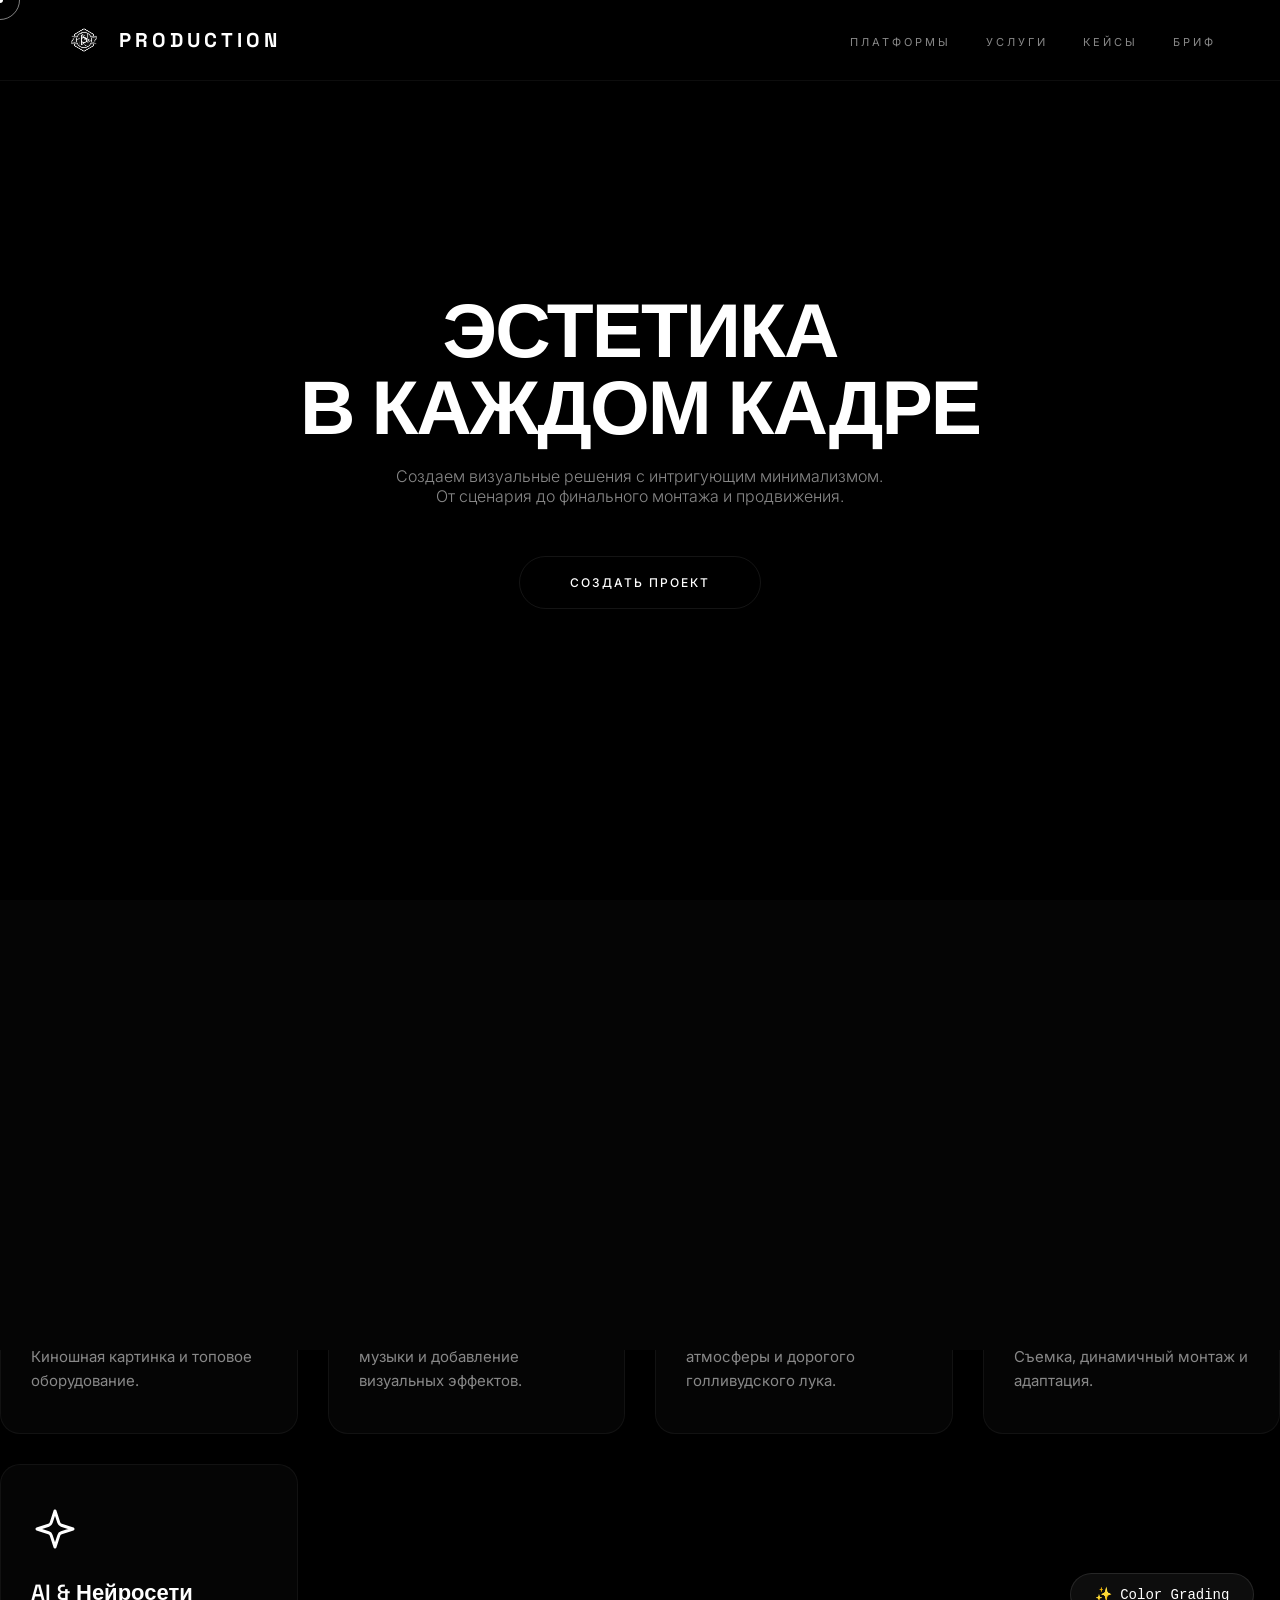
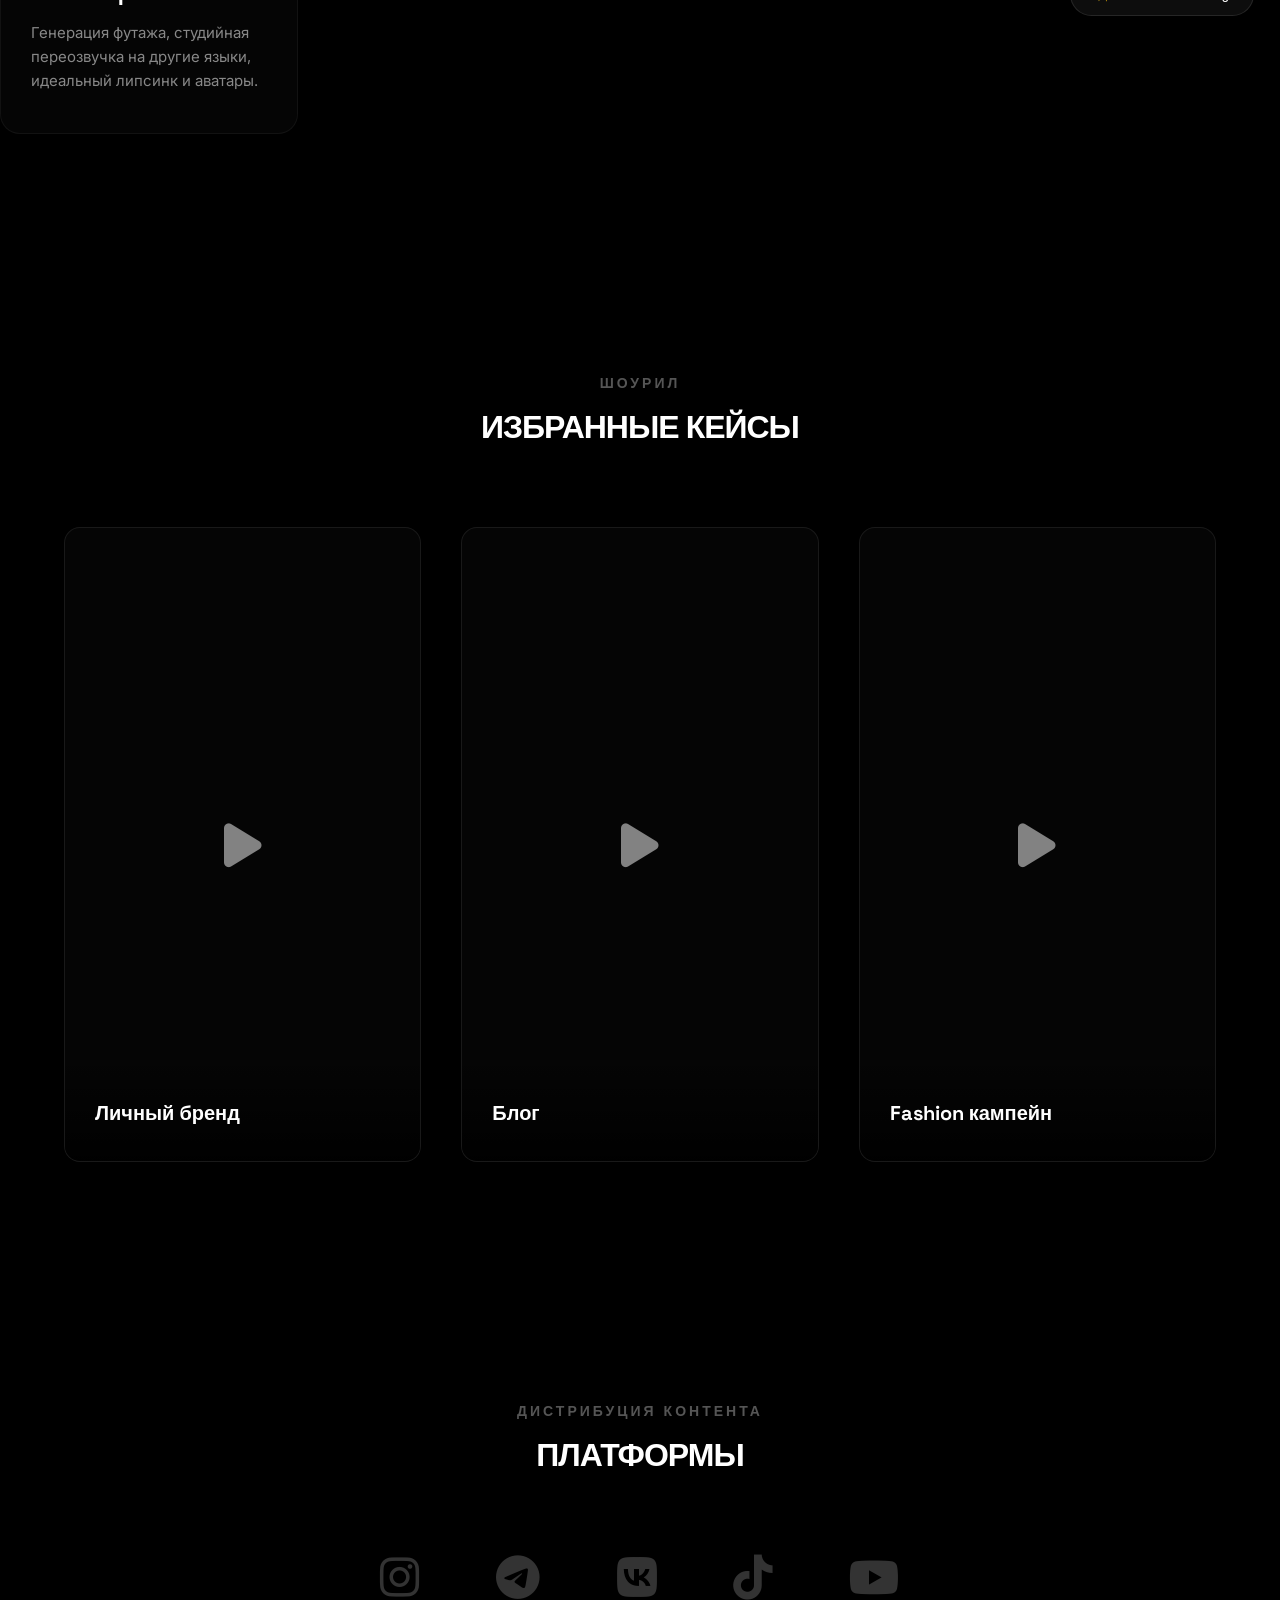
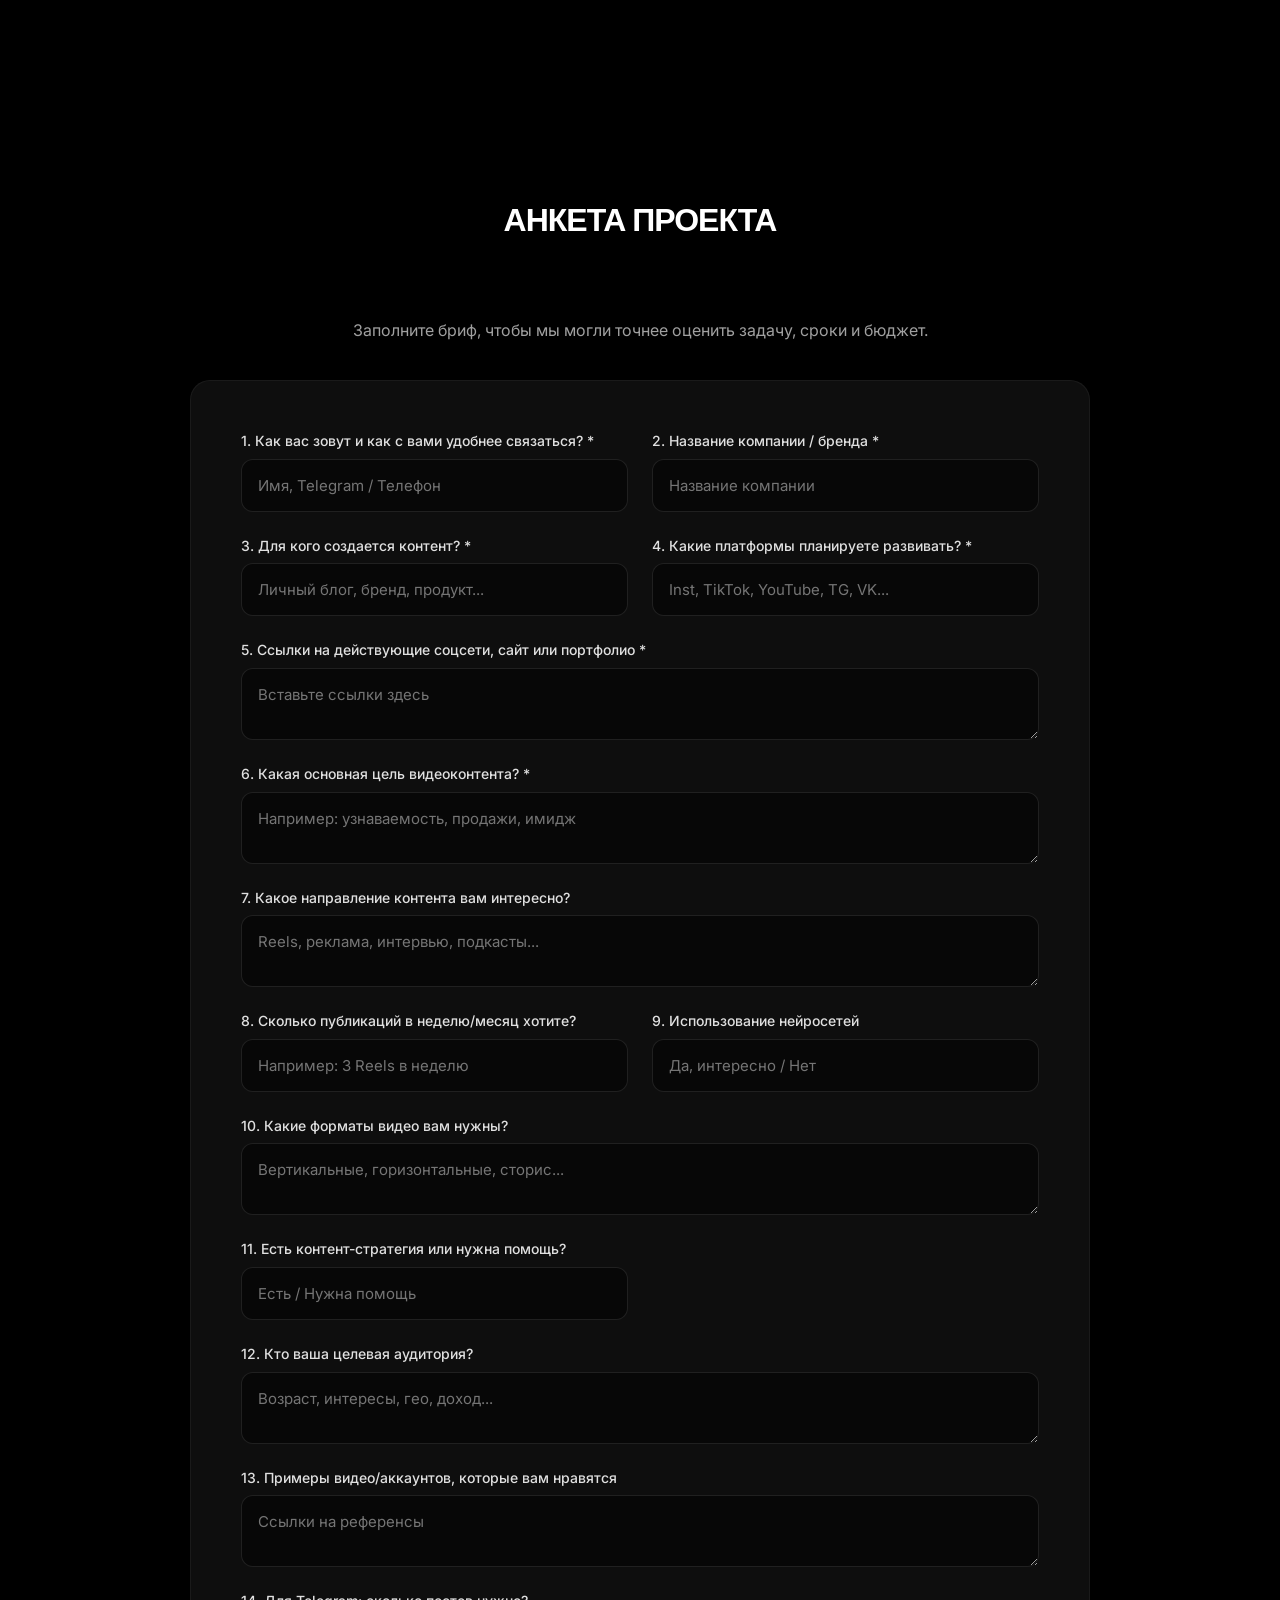
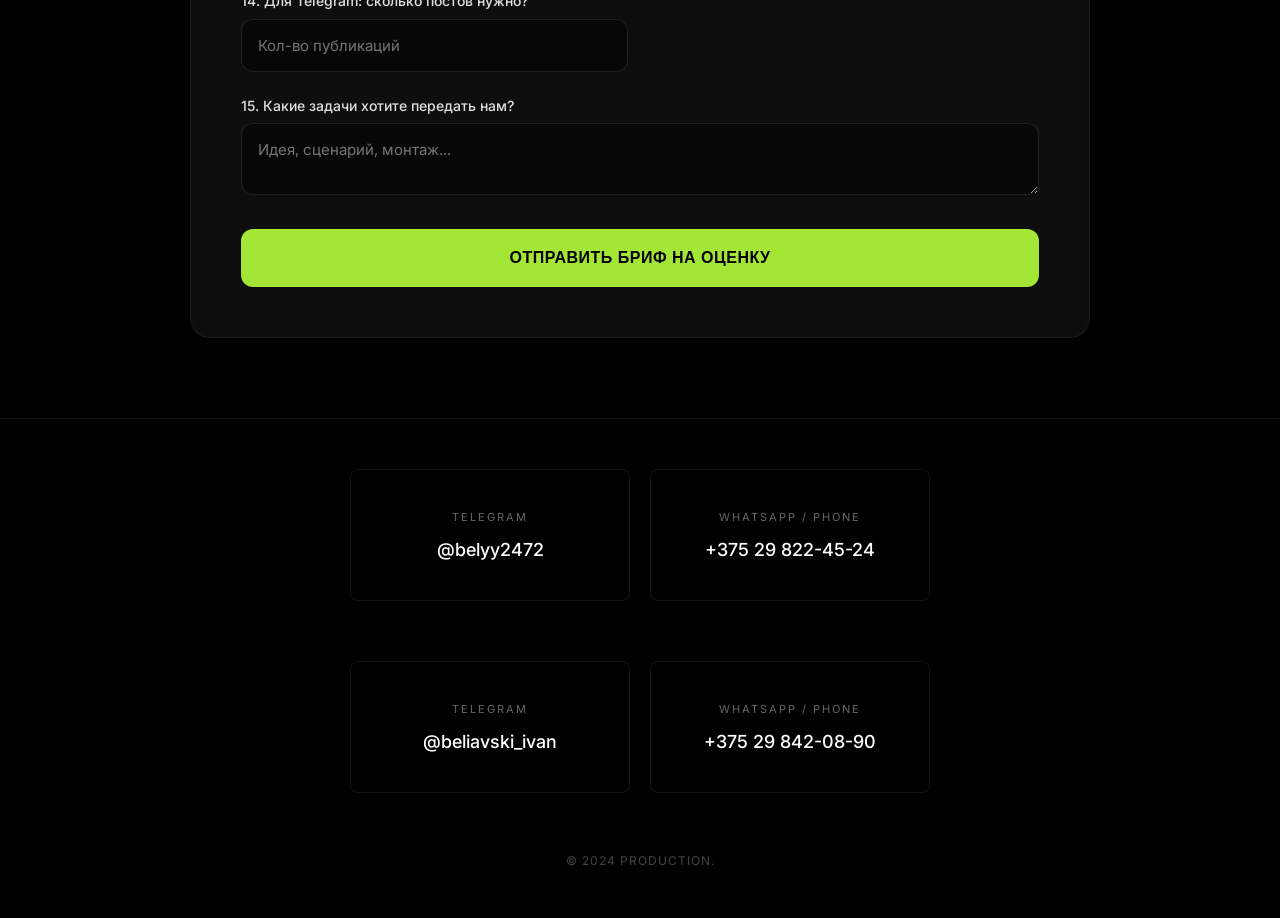
==== commit db9b719e: "Add files via upload" ====
--- a/index.html
+++ b/index.html
@@ -4,54 +4,35 @@
     <meta charset="UTF-8">
     <meta name="viewport" content="width=device-width, initial-scale=1.0">
     <title>Production | Визуальные решения</title>
-    <head>
-    <meta charset="UTF-8">
-    <meta name="viewport" content="width=device-width, initial-scale=1.0">
-    <title>Production | Визуальные решения</title>
-    
-    <!-- === ИКОНКА ДЛЯ ВКЛАДКИ БРАУЗЕРА (FAVICON) === -->
+
     <link rel="icon" type="image/png" href="logo.png">
-    
-    <!-- Подключение шрифтов Google Fonts -->
+
     <link href="https://fonts.googleapis.com/css2?family=Inter:wght@300;400;500&family=Space+Grotesk:wght@500;700&display=swap" rel="stylesheet">
-    
-    <!-- Подключение иконок FontAwesome -->
+
     <link rel="stylesheet" href="https://cdnjs.cloudflare.com/ajax/libs/font-awesome/6.4.0/css/all.min.css">
-    
-    <!-- ПОДКЛЮЧЕНИЕ ВНЕШНЕГО ФАЙЛА СТИЛЕЙ -->
+
+    <!-- Swiper должен быть ДО style.css -->
+    <link rel="stylesheet" href="https://cdn.jsdelivr.net/npm/swiper@11/swiper-bundle.min.css">
+
+    <!-- Твой основной CSS -->
     <link rel="stylesheet" href="style.css">
+
+    <script src="https://cdn.jsdelivr.net/npm/swiper@11/swiper-bundle.min.js"></script>
 </head>
-    <!-- Подключение шрифтов Google Fonts -->
-    <link href="https://fonts.googleapis.com/css2?family=Inter:wght@300;400;500&family=Space+Grotesk:wght@500;700&display=swap" rel="stylesheet">
-    
-    <!-- Подключение иконок FontAwesome -->
-    <link rel="stylesheet" href="https://cdnjs.cloudflare.com/ajax/libs/font-awesome/6.4.0/css/all.min.css">
-    
-    <!-- ПОДКЛЮЧЕНИЕ ВНЕШНЕГО ФАЙЛА СТИЛЕЙ -->
-    <link rel="stylesheet" href="style.css">
-</head>
+
 <body>
-    <!-- КИНЕМАТОГРАФИЧНАЯ ЗАГРУЗКА -->
     <div class="loader-shutter loader-top"></div>
     <div class="loader-shutter loader-bottom"></div>
-     <!-- ЖЕСТКИЙ СБРОС СКРОЛЛА ДЛЯ ТЕЛЕФОНОВ -->
-    <script>
-        history.scrollRestoration = "manual";
-        window.onbeforeunload = function () { window.scrollTo(0, 0); }
-        window.onload = function() { setTimeout(function() { window.scrollTo(0, 0); }, 10); }
-    </script>
-    
-    <!-- Дальше идет ваша шапка <header> и т.д. -->
-    <!-- КАСТОМНЫЙ КУРСОР -->
+
     <div class="cursor-dot"></div>
-    <div class="cursor-outline"></div>    
-     
-    <!-- ШАПКА -->
+    <div class="cursor-outline"></div>
+
     <header>
-        <div class="brand" onclick="window.scrollTo(0,0)">
-            <img src="logo.png" alt="Логотип" onerror="this.style.display='none'"> 
+        <div class="brand" onclick="window.scrollTo(0, 0)">
+            <img src="logo.png" alt="Логотип" onerror="this.style.display='none'">
             <span class="logo-text">Production</span>
         </div>
+
         <nav>
             <ul>
                 <li><a href="#platforms">Платформы</a></li>
@@ -62,11 +43,8 @@
         </nav>
     </header>
 
-    <!-- ГЛАВНЫЙ ЭКРАН С ФОНОВЫМ ВИДЕО -->
     <section class="hero reveal">
-        <!-- ФОНОВОЕ ВИДЕО НА ГЛАВНОМ ЭКРАНЕ -->
         <video class="hero-video" src="1.mp4" autoplay loop muted playsinline></video>
-        
         <div class="hero-overlay"></div>
 
         <div class="hero-content">
@@ -76,75 +54,86 @@
         </div>
     </section>
 
-    <!-- УСЛУГИ -->
-    <!-- =========================================
-     СЕКЦИЯ УСЛУГ (ПРЕМИУМ ДИЗАЙН)
-     ========================================= -->
-<section id="services" class="services-section">
-    <!-- Летающие стикеры (Бейджи) на фоне -->
-    <div class="floating-stickers">
-        <div class="sticker sticker-1">🎥 4K / 8K Cinema</div>
-        <div class="sticker sticker-2">🎬 DaVinci Resolve</div>
-        <div class="sticker sticker-4">✨ Color Grading</div>
-    </div>
-
-    <div class="container">
-        <h2 class="section-title">ЭКСПЕРТИЗА</h2>
-        
-        <div class="services-grid">
-            <!-- Карточка 1 -->
-            <div class="service-card">
-                <div class="service-icon">
-                    <svg viewBox="0 0 24 24" fill="none" stroke="currentColor" stroke-width="1.5"><path d="M23 19a2 2 0 0 1-2 2H3a2 2 0 0 1-2-2V8a2 2 0 0 1 2-2h4l2-3h6l2 3h4a2 2 0 0 1 2 2z"></path><circle cx="12" cy="13" r="4"></circle></svg>
-                </div>
-                <h3>Съемка видео</h3>
-                <p>Коммерческие ролики, музыкальные клипы, интервью. Киношная картинка и топовое оборудование (RED, ARRI, Sony FX).</p>
-            </div>
-
-            <!-- Карточка 2 -->
-            <div class="service-card">
-                <div class="service-icon">
-                    <svg viewBox="0 0 24 24" fill="none" stroke="currentColor" stroke-width="1.5"><circle cx="6" cy="6" r="3"></circle><circle cx="6" cy="18" r="3"></circle><line x1="20" y1="4" x2="8.12" y2="15.88"></line><line x1="14.47" y1="14.48" x2="20" y2="20"></line><line x1="8.12" y1="8.12" x2="12" y2="12"></line></svg>
-                </div>
-                <h3>Монтаж & VFX</h3>
-                <p>Динамичный кат, саунд-дизайн, подбор лицензионной музыки, клинап и добавление визуальных эффектов.</p>
-            </div>
-
-            <!-- Карточка 3 -->
-            <div class="service-card">
-                <div class="service-icon">
-                    <svg viewBox="0 0 24 24" fill="none" stroke="currentColor" stroke-width="1.5"><circle cx="12" cy="12" r="10"></circle><line x1="12" y1="16" x2="12" y2="12"></line><line x1="12" y1="8" x2="12.01" y2="8"></line></svg>
-                </div>
-                <h3>Цветокоррекция</h3>
-                <p>Профессиональный color grading. Создание нужной атмосферы и "того самого" дорогого голливудского лука.</p>
-            </div>
-
-            <!-- Карточка 4 -->
-            <div class="service-card">
-                <div class="service-icon">
-                    <svg viewBox="0 0 24 24" fill="none" stroke="currentColor" stroke-width="1.5"><rect x="5" y="2" width="14" height="20" rx="2" ry="2"></rect><line x1="12" y1="18" x2="12.01" y2="18"></line></svg>
-                </div>
-                <h3>Reels / TikTok</h3>
-                <p>Вертикальный контент, который залетает в реки. Съемка, динамичный монтаж и адаптация под алгоритмы соцсетей.</p>
-            </div>
-            <!-- Карточка 5 (НОВАЯ: Нейросети) -->
-            <div class="service-card">
-                <div class="service-icon">
-                    <svg viewBox="0 0 24 24" fill="none" stroke="currentColor" stroke-width="1.5" stroke-linecap="round" stroke-linejoin="round"><path d="m12 3-1.9 5.8a2 2 0 0 1-1.3 1.3L3 12l5.8 1.9a2 2 0 0 1 1.3 1.3L12 21l1.9-5.8a2 2 0 0 1 1.3-1.3L21 12l-5.8-1.9a2 2 0 0 1-1.3-1.3L12 3Z"></path></svg>
-                </div>
-                <h3>AI & Нейросети</h3>
-                <p>Генерация уникального футажа, студийная переозвучка на другие языки, идеальный липсинк и создание цифровых аватаров.</p>
-            </div>
-        </div>
-    </div>
-</section>
-
-    <!-- ПОРТФОЛИО (REELS) -->
+    <section id="services" class="services-section">
+        <div class="floating-stickers">
+            <div class="sticker sticker-1">🎥 4K / 8K Cinema</div>
+            <div class="sticker sticker-2">🎬 DaVinci Resolve</div>
+            <div class="sticker sticker-4">✨ Color Grading</div>
+        </div>
+
+        <div class="container">
+            <h2 class="section-title reveal">ЭКСПЕРТИЗА</h2>
+
+            <div class="swiper mySwiper">
+                <div class="swiper-wrapper services-grid">
+                    <div class="swiper-slide service-card reveal">
+                        <div class="service-icon">
+                            <svg viewBox="0 0 24 24" fill="none" stroke="currentColor" stroke-width="1.5">
+                                <path d="M23 19a2 2 0 0 1-2 2H3a2 2 0 0 1-2-2V8a2 2 0 0 1 2-2h4l2-3h6l2 3h4a2 2 0 0 1 2 2z"></path>
+                                <circle cx="12" cy="13" r="4"></circle>
+                            </svg>
+                        </div>
+                        <h3>Съемка видео</h3>
+                        <p>Коммерческие ролики, музыкальные клипы, интервью. Киношная картинка и топовое оборудование.</p>
+                    </div>
+
+                    <div class="swiper-slide service-card reveal" style="transition-delay: 0.1s;">
+                        <div class="service-icon">
+                            <svg viewBox="0 0 24 24" fill="none" stroke="currentColor" stroke-width="1.5">
+                                <circle cx="6" cy="6" r="3"></circle>
+                                <circle cx="6" cy="18" r="3"></circle>
+                                <line x1="20" y1="4" x2="8.12" y2="15.88"></line>
+                                <line x1="14.47" y1="14.48" x2="20" y2="20"></line>
+                                <line x1="8.12" y1="8.12" x2="12" y2="12"></line>
+                            </svg>
+                        </div>
+                        <h3>Монтаж & VFX</h3>
+                        <p>Динамичный кат, саунд-дизайн, подбор лицензионной музыки и добавление визуальных эффектов.</p>
+                    </div>
+
+                    <div class="swiper-slide service-card reveal" style="transition-delay: 0.2s;">
+                        <div class="service-icon">
+                            <svg viewBox="0 0 24 24" fill="none" stroke="currentColor" stroke-width="1.5">
+                                <circle cx="12" cy="12" r="10"></circle>
+                                <line x1="12" y1="16" x2="12" y2="12"></line>
+                                <line x1="12" y1="8" x2="12.01" y2="8"></line>
+                            </svg>
+                        </div>
+                        <h3>Цветокоррекция</h3>
+                        <p>Профессиональный color grading. Создание нужной атмосферы и дорогого голливудского лука.</p>
+                    </div>
+
+                    <div class="swiper-slide service-card reveal" style="transition-delay: 0.3s;">
+                        <div class="service-icon">
+                            <svg viewBox="0 0 24 24" fill="none" stroke="currentColor" stroke-width="1.5">
+                                <rect x="5" y="2" width="14" height="20" rx="2" ry="2"></rect>
+                                <line x1="12" y1="18" x2="12.01" y2="18"></line>
+                            </svg>
+                        </div>
+                        <h3>Reels / TikTok</h3>
+                        <p>Вертикальный контент, который залетает в реки. Съемка, динамичный монтаж и адаптация.</p>
+                    </div>
+
+                    <div class="swiper-slide service-card reveal" style="transition-delay: 0.4s;">
+                        <div class="service-icon">
+                            <svg viewBox="0 0 24 24" fill="none" stroke="currentColor" stroke-width="1.5" stroke-linecap="round" stroke-linejoin="round">
+                                <path d="m12 3-1.9 5.8a2 2 0 0 1-1.3 1.3L3 12l5.8 1.9a2 2 0 0 1 1.3 1.3L12 21l1.9-5.8a2 2 0 0 1 1.3-1.3L21 12l-5.8-1.9a2 2 0 0 1-1.3-1.3L12 3Z"></path>
+                            </svg>
+                        </div>
+                        <h3>AI & Нейросети</h3>
+                        <p>Генерация футажа, студийная переозвучка на другие языки, идеальный липсинк и аватары.</p>
+                    </div>
+                </div>
+
+                <div class="swiper-pagination"></div>
+            </div>
+        </div>
+    </section>
+
     <section id="portfolio">
         <h2 class="section-title reveal"><span>Шоурил</span> Избранные кейсы</h2>
+
         <div class="portfolio-grid">
-            
-            <!-- Кейс 1 -->
             <div class="portfolio-item reveal">
                 <video src="reel-1.mp4" muted loop playsinline></video>
                 <i class="fa-solid fa-play play-icon"></i>
@@ -154,7 +143,6 @@
                 </div>
             </div>
 
-            <!-- Кейс 2 -->
             <div class="portfolio-item reveal" style="transition-delay: 0.1s;">
                 <video src="reel-2.mp4" muted loop playsinline></video>
                 <i class="fa-solid fa-play play-icon"></i>
@@ -164,7 +152,6 @@
                 </div>
             </div>
 
-            <!-- Кейс 3 -->
             <div class="portfolio-item reveal" style="transition-delay: 0.2s;">
                 <video src="reel-3.mp4" muted loop playsinline></video>
                 <i class="fa-solid fa-play play-icon"></i>
@@ -173,494 +160,492 @@
                     <p>Shorts • Сценарий</p>
                 </div>
             </div>
-            
         </div>
     </section>
 
-    <!-- ПЛАТФОРМЫ -->
     <section id="platforms">
-    <h2 class="section-title reveal"><span>Дистрибуция контента</span> Платформы</h2>
-    
-    <div class="platforms-wrapper reveal">
-        
-        <!-- Instagram -->
-        <div class="platform-item">
-            <i class="fa-brands fa-instagram platform-icon"></i>
-            <div class="platform-tooltip">
-                <div class="tooltip-title">Instagram</div>
-                <div class="tooltip-desc"><strong>Для чего:</strong> Личный бренд, визуал, ежедневный прогрев и продажи.</div>
-                <div class="tooltip-pros"><strong>Плюсы:</strong> Платежеспособная аудитория, легкий перевод трафика в воронки.</div>
-            </div>
-        </div>
-
-        <!-- Telegram -->
-        <div class="platform-item">
-            <i class="fa-brands fa-telegram platform-icon"></i>
-            <div class="platform-tooltip">
-                <div class="tooltip-title">Telegram</div>
-                <div class="tooltip-desc"><strong>Для чего:</strong> Закрытое комьюнити, лонгриды, подкасты, прямая связь.</div>
-                <div class="tooltip-pros"><strong>Плюсы:</strong> Нет "умной ленты" (вас видят все), максимальная конверсия лояльной базы.</div>
-            </div>
-        </div>
-
-        <!-- VK -->
-        <div class="platform-item">
-            <i class="fa-brands fa-vk platform-icon"></i>
-            <div class="platform-tooltip">
-                <div class="tooltip-title">ВКонтакте</div>
-                <div class="tooltip-desc"><strong>Для чего:</strong> Построение сообщества, кросс-постинг видео и статей.</div>
-                <div class="tooltip-pros"><strong>Плюсы:</strong> Мощный рекламный кабинет, официальный таргет (РФ), органика в Клипах.</div>
-            </div>
-        </div>
-
-        <!-- TikTok -->
-        <div class="platform-item">
-            <i class="fa-brands fa-tiktok platform-icon"></i>
-            <div class="platform-tooltip">
-                <div class="tooltip-title">TikTok</div>
-                <div class="tooltip-desc"><strong>Для чего:</strong> Динамичный, трендовый и виральный контент.</div>
-                <div class="tooltip-pros"><strong>Плюсы:</strong> Самые сильные алгоритмы рекомендаций, быстрый органический рост с нуля.</div>
-            </div>
-        </div>
-
-        <!-- YouTube -->
-        <div class="platform-item">
-            <i class="fa-brands fa-youtube platform-icon"></i>
-            <div class="platform-tooltip">
-                <div class="tooltip-title">YouTube</div>
-                <div class="tooltip-desc"><strong>Для чего:</strong> Экспертные видео, подкасты, привлечение холодной аудитории (Shorts).</div>
-                <div class="tooltip-pros"><strong>Плюсы:</strong> Вечнозеленый контент (работает в поиске годами), высочайшее доверие.</div>
-            </div>
-        </div>
-
-    </div>
-</section>
-
-    <!-- СЕКЦИЯ С АНКЕТОЙ (БРИФ) -->
-    <section id="brief" class="brief-section">
-    <div class="container">
-        
-        <div class="brief-header">
-            <h2 class="section-title">Анкета проекта</h2>
-            <p class="section-subtitle">Заполните бриф, чтобы мы могли точнее оценить задачу, сроки и бюджет.</p>
-        </div>
-
-        <div class="brief-card">
-           <form id="briefForm" class="brief-form">
-                
-    <div class="form-group">
-        <label>1. Как вас зовут и как с вами удобнее связаться? *</label>
-        <input type="text" id="q1" class="form-control" placeholder="Имя, Telegram / Телефон" required>
-    </div>
-
-    <div class="form-group">
-        <label>2. Название компании / бренда *</label>
-        <input type="text" id="q2" class="form-control" placeholder="Название компании" required>
-    </div>
-
-    <div class="form-group">
-        <label>3. Для кого создаётся контент? *</label>
-        <input type="text" id="q3" class="form-control" placeholder="Личный блог, бренд, продукт..." required>
-    </div>
-
-    <div class="form-group">
-        <label>4. Какие платформы планируете развивать? *</label>
-        <input type="text" id="q4" class="form-control" placeholder="Inst, TikTok, YouTube, TG, VK..." required>
-    </div>
-
-    <div class="form-group full-width">
-        <label>5. Ссылки на действующие соцсети, сайт или портфолио *</label>
-        <textarea id="q5" class="form-control" rows="2" placeholder="Вставьте ссылки здесь" required></textarea>
-    </div>
-
-    <div class="form-group full-width">
-        <label>6. Какая основная цель видеоконтента? *</label>
-        <textarea id="q6" class="form-control" rows="2" placeholder="Например: узнаваемость, продажи, имидж" required></textarea>
-    </div>
-
-    <div class="form-group full-width">
-        <label>7. Какое направление контента вам интересно?</label>
-        <textarea id="q7" class="form-control" rows="2" placeholder="Reels, реклама, интервью, подкасты..."></textarea>
-    </div>
-
-    <div class="form-group">
-        <label>8. Сколько публикаций в неделю/месяц хотите?</label>
-        <input type="text" id="q8" class="form-control" placeholder="Например: 3 Reels в неделю">
-    </div>
-
-    <div class="form-group">
-        <label>9. Использование нейросетей</label>
-        <input type="text" id="q9" class="form-control" placeholder="Да, интересно / Нет">
-    </div>
-
-    <div class="form-group full-width">
-        <label>10. Какие форматы видео вам нужны?</label>
-        <textarea id="q10" class="form-control" rows="2" placeholder="Вертикальные, горизонтальные, сторис..."></textarea>
-    </div>
-
-    <div class="form-group">
-        <label>11. Есть контент-стратегия или нужна помощь?</label>
-        <input type="text" id="q11" class="form-control" placeholder="Есть / Нужна помощь">
-    </div>
-
-
-    <div class="form-group full-width">
-        <label>12. Кто ваша целевая аудитория?</label>
-        <textarea id="q12" class="form-control" rows="2" placeholder="Возраст, интересы, гео, доход..."></textarea>
-    </div>
-
-    <div class="form-group full-width">
-        <label>13. Примеры видео/аккаунтов, которые вам нравятся</label>
-        <textarea id="q13" class="form-control" rows="2" placeholder="Ссылки на референсы"></textarea>
-    </div>
-
-    <div class="form-group">
-        <label>14. Для Telegram: сколько постов нужно?</label>
-        <input type="text" id="q14" class="form-control" placeholder="Кол-во публикаций">
-    </div>
-
-    <div class="form-group full-width">
-        <label>15. Какие задачи хотите передать нам?</label>
-        <textarea id="q15" class="form-control" rows="2" placeholder="Идея, сценарий, монтаж..."></textarea>
-    </div>
-
-    <div class="form-group full-width submit-group">
-        <button type="submit" class="submit-btn">Отправить бриф на оценку</button>
-    </div>
-
-</form>
-        </div>
-    </div>
-</section>
-
-    <!-- КОНТАКТЫ -->
+        <h2 class="section-title reveal"><span>Дистрибуция контента</span> Платформы</h2>
+
+        <div class="platforms-wrapper reveal">
+            <div class="platform-item">
+                <i class="fa-brands fa-instagram platform-icon"></i>
+                <div class="platform-tooltip">
+                    <div class="tooltip-title">Instagram</div>
+                    <div class="tooltip-desc"><strong>Для чего:</strong> Личный бренд, визуал, ежедневный прогрев и продажи.</div>
+                    <div class="tooltip-pros"><strong>Плюсы:</strong> Платежеспособная аудитория, легкий перевод трафика в воронки.</div>
+                </div>
+            </div>
+
+            <div class="platform-item">
+                <i class="fa-brands fa-telegram platform-icon"></i>
+                <div class="platform-tooltip">
+                    <div class="tooltip-title">Telegram</div>
+                    <div class="tooltip-desc"><strong>Для чего:</strong> Закрытое комьюнити, лонгриды, подкасты, прямая связь.</div>
+                    <div class="tooltip-pros"><strong>Плюсы:</strong> Нет умной ленты, максимальная конверсия лояльной базы.</div>
+                </div>
+            </div>
+
+            <div class="platform-item">
+                <i class="fa-brands fa-vk platform-icon"></i>
+                <div class="platform-tooltip">
+                    <div class="tooltip-title">ВКонтакте</div>
+                    <div class="tooltip-desc"><strong>Для чего:</strong> Построение сообщества, кросс-постинг видео и статей.</div>
+                    <div class="tooltip-pros"><strong>Плюсы:</strong> Мощный рекламный кабинет, официальный таргет РФ, органика в Клипах.</div>
+                </div>
+            </div>
+
+            <div class="platform-item">
+                <i class="fa-brands fa-tiktok platform-icon"></i>
+                <div class="platform-tooltip">
+                    <div class="tooltip-title">TikTok</div>
+                    <div class="tooltip-desc"><strong>Для чего:</strong> Динамичный, трендовый и виральный контент.</div>
+                    <div class="tooltip-pros"><strong>Плюсы:</strong> Сильные алгоритмы рекомендаций, быстрый органический рост с нуля.</div>
+                </div>
+            </div>
+
+            <div class="platform-item">
+                <i class="fa-brands fa-youtube platform-icon"></i>
+                <div class="platform-tooltip">
+                    <div class="tooltip-title">YouTube</div>
+                    <div class="tooltip-desc"><strong>Для чего:</strong> Экспертные видео, подкасты, привлечение холодной аудитории.</div>
+                    <div class="tooltip-pros"><strong>Плюсы:</strong> Вечнозеленый контент, поиск, высокий уровень доверия.</div>
+                </div>
+            </div>
+        </div>
+    </section>
+
+    <section id="brief" class="brief-section reveal">
+        <div class="container">
+            <div class="brief-header">
+                <h2 class="section-title">Анкета проекта</h2>
+                <p class="section-subtitle">Заполните бриф, чтобы мы могли точнее оценить задачу, сроки и бюджет.</p>
+            </div>
+
+            <div class="brief-card">
+                <form id="briefForm" class="brief-form">
+                    <div class="form-group">
+                        <label>1. Как вас зовут и как с вами удобнее связаться? *</label>
+                        <input type="text" id="q1" class="form-control" placeholder="Имя, Telegram / Телефон" required>
+                    </div>
+
+                    <div class="form-group">
+                        <label>2. Название компании / бренда *</label>
+                        <input type="text" id="q2" class="form-control" placeholder="Название компании" required>
+                    </div>
+
+                    <div class="form-group">
+                        <label>3. Для кого создается контент? *</label>
+                        <input type="text" id="q3" class="form-control" placeholder="Личный блог, бренд, продукт..." required>
+                    </div>
+
+                    <div class="form-group">
+                        <label>4. Какие платформы планируете развивать? *</label>
+                        <input type="text" id="q4" class="form-control" placeholder="Inst, TikTok, YouTube, TG, VK..." required>
+                    </div>
+
+                    <div class="form-group full-width">
+                        <label>5. Ссылки на действующие соцсети, сайт или портфолио *</label>
+                        <textarea id="q5" class="form-control" rows="2" placeholder="Вставьте ссылки здесь" required></textarea>
+                    </div>
+
+                    <div class="form-group full-width">
+                        <label>6. Какая основная цель видеоконтента? *</label>
+                        <textarea id="q6" class="form-control" rows="2" placeholder="Например: узнаваемость, продажи, имидж" required></textarea>
+                    </div>
+
+                    <div class="form-group full-width">
+                        <label>7. Какое направление контента вам интересно?</label>
+                        <textarea id="q7" class="form-control" rows="2" placeholder="Reels, реклама, интервью, подкасты..."></textarea>
+                    </div>
+
+                    <div class="form-group">
+                        <label>8. Сколько публикаций в неделю/месяц хотите?</label>
+                        <input type="text" id="q8" class="form-control" placeholder="Например: 3 Reels в неделю">
+                    </div>
+
+                    <div class="form-group">
+                        <label>9. Использование нейросетей</label>
+                        <input type="text" id="q9" class="form-control" placeholder="Да, интересно / Нет">
+                    </div>
+
+                    <div class="form-group full-width">
+                        <label>10. Какие форматы видео вам нужны?</label>
+                        <textarea id="q10" class="form-control" rows="2" placeholder="Вертикальные, горизонтальные, сторис..."></textarea>
+                    </div>
+
+                    <div class="form-group">
+                        <label>11. Есть контент-стратегия или нужна помощь?</label>
+                        <input type="text" id="q11" class="form-control" placeholder="Есть / Нужна помощь">
+                    </div>
+
+                    <div class="form-group full-width">
+                        <label>12. Кто ваша целевая аудитория?</label>
+                        <textarea id="q12" class="form-control" rows="2" placeholder="Возраст, интересы, гео, доход..."></textarea>
+                    </div>
+
+                    <div class="form-group full-width">
+                        <label>13. Примеры видео/аккаунтов, которые вам нравятся</label>
+                        <textarea id="q13" class="form-control" rows="2" placeholder="Ссылки на референсы"></textarea>
+                    </div>
+
+                    <div class="form-group">
+                        <label>14. Для Telegram: сколько постов нужно?</label>
+                        <input type="text" id="q14" class="form-control" placeholder="Кол-во публикаций">
+                    </div>
+
+                    <div class="form-group full-width">
+                        <label>15. Какие задачи хотите передать нам?</label>
+                        <textarea id="q15" class="form-control" rows="2" placeholder="Идея, сценарий, монтаж..."></textarea>
+                    </div>
+
+                    <div class="form-group full-width submit-group">
+                        <button type="submit" class="submit-btn">Отправить бриф на оценку</button>
+                    </div>
+                </form>
+            </div>
+        </div>
+    </section>
+
     <footer id="contact">
         <div class="contact-links reveal">
             <div class="contact-card">
                 <span>Telegram</span>
                 <a href="https://t.me/belyy2472" target="_blank">@belyy2472</a>
             </div>
+
             <div class="contact-card">
                 <span>WhatsApp / Phone</span>
                 <a href="tel:+375298224524">+375 29 822-45-24</a>
             </div>
         </div>
+
         <div class="contact-links reveal">
             <div class="contact-card">
                 <span>Telegram</span>
                 <a href="https://t.me/beliavski_ivan" target="_blank">@beliavski_ivan</a>
             </div>
+
             <div class="contact-card">
                 <span>WhatsApp / Phone</span>
                 <a href="tel:+375298420890">+375 29 842-08-90</a>
             </div>
         </div>
+
         <p class="copyright">© 2024 PRODUCTION.</p>
     </footer>
-    
-    <!-- СКРИПТЫ -->
-       
+
     <script>
-        // ЗАПРЕЩАЕМ БРАУЗЕРУ СОХРАНЯТЬ ПОЗИЦИЮ СКРОЛЛА
-        if ('scrollRestoration' in history) {
-            history.scrollRestoration = 'manual';
+        if ("scrollRestoration" in history) {
+            history.scrollRestoration = "manual";
         }
-        window.scrollTo(0, 0);
-
-        // ... дальше идет ваш остальный скрипт (IntersectionObserver и т.д.) ...
-        // Анимация появления элементов при скролле
+
+        window.addEventListener("beforeunload", () => {
+            window.scrollTo(0, 0);
+        });
+
+        window.addEventListener("load", () => {
+            window.scrollTo(0, 0);
+            setTimeout(() => document.body.classList.add("loaded"), 300);
+        });
+
+        const isMobile = window.matchMedia("(max-width: 768px)").matches;
+
         const revealObserver = new IntersectionObserver((entries, observer) => {
             entries.forEach(entry => {
                 if (entry.isIntersecting) {
-                    entry.target.classList.add('active');
+                    entry.target.classList.add("active");
                     observer.unobserve(entry.target);
                 }
             });
-        }, { threshold: 0.1, rootMargin: "0px 0px -50px 0px" });
-        
-        document.querySelectorAll('.reveal').forEach(el => revealObserver.observe(el));
-
-        // Управление видео (наведение для ПК, скролл для телефона)
-        const isMobile = window.matchMedia("(max-width: 768px)").matches;
-
-        document.querySelectorAll('.portfolio-item').forEach(item => {
-            const video = item.querySelector('video');
-            
+        }, {
+            threshold: 0.1,
+            rootMargin: "0px 0px -50px 0px"
+        });
+
+        document.querySelectorAll(".reveal").forEach(el => revealObserver.observe(el));
+
+        document.querySelectorAll(".btn, .submit-btn").forEach(button => {
+            button.addEventListener("click", function(e) {
+                const rect = this.getBoundingClientRect();
+                const ripple = document.createElement("span");
+
+                ripple.classList.add("ripple");
+                ripple.style.left = `${e.clientX - rect.left}px`;
+                ripple.style.top = `${e.clientY - rect.top}px`;
+
+                this.appendChild(ripple);
+                setTimeout(() => ripple.remove(), 600);
+            });
+        });
+
+        document.querySelectorAll(".portfolio-item").forEach(item => {
+            const video = item.querySelector("video");
+            const icon = item.querySelector(".play-icon");
+
+            if (!video) return;
+
             if (!isMobile) {
-                // Для компьютеров: играем при наведении мышки
-                item.addEventListener('mouseenter', () => video.play());
-                item.addEventListener('mouseleave', () => video.pause());
+                item.addEventListener("mouseenter", () => video.play());
+                item.addEventListener("mouseleave", () => video.pause());
+            } else {
+                item.addEventListener("click", () => {
+                    if (video.paused) {
+                        video.play();
+                        if (icon) icon.style.opacity = "0";
+                        video.style.filter = "grayscale(0%) brightness(1)";
+                    } else {
+                        video.pause();
+                        if (icon) icon.style.opacity = "1";
+                        video.style.filter = "grayscale(50%) brightness(0.6)";
+                    }
+                });
             }
         });
 
-        // Для телефонов: видео играет само, когда появляется на экране (как в ленте Instagram)
-         if (isMobile) {
-            // ... (тут ваш старый код с videoObserver) ...
-
-            // ДОБАВЛЯЕМ ВОТ ЭТО:
-            // Если видео заблокировано энергосбережением, включаем по клику
-            document.querySelectorAll('.portfolio-item').forEach(item => {
-                item.addEventListener('click', () => {
-                    const video = item.querySelector('video');
-                    const icon = item.querySelector('.play-icon');
-                    
-                    if (video.paused) {
-                        video.play();
-                        icon.style.opacity = '0';
-                        video.style.filter = 'grayscale(0%) brightness(1)';
-                    } else {
-                        video.pause();
-                        icon.style.opacity = '1';
-                        video.style.filter = 'grayscale(50%) brightness(0.6)';
-                    }
-                });
-            });
-        }
-                // ==========================================
-        // КРУТЫЕ JS ЭФФЕКТЫ ДЛЯ ПК
-        // ==========================================
         if (!isMobile) {
-            // 1. КАСТОМНЫЙ КУРСОР
-            const cursorDot = document.querySelector('.cursor-dot');
-            const cursorOutline = document.querySelector('.cursor-outline');
-            
-            // Задержка для кольца (делает движения кинематографичными)
+            const cursorDot = document.querySelector(".cursor-dot");
+            const cursorOutline = document.querySelector(".cursor-outline");
+
             let outlineX = 0;
             let outlineY = 0;
             let mouseX = 0;
             let mouseY = 0;
 
-            window.addEventListener('mousemove', (e) => {
+            window.addEventListener("mousemove", e => {
                 mouseX = e.clientX;
                 mouseY = e.clientY;
-                
-                // Точка двигается моментально
-                cursorDot.style.left = `${mouseX}px`;
-                cursorDot.style.top = `${mouseY}px`;
+
+                if (cursorDot) {
+                    cursorDot.style.left = `${mouseX}px`;
+                    cursorDot.style.top = `${mouseY}px`;
+                }
             });
 
-            // Анимация кольца с физикой "инерции"
             function animateCursor() {
-                let distX = mouseX - outlineX;
-                let distY = mouseY - outlineY;
-                
-                // Коэффициент 0.15 определяет скорость "догона" (меньше - медленнее)
-                outlineX = outlineX + (distX * 0.15);
-                outlineY = outlineY + (distY * 0.15);
-                
-                cursorOutline.style.left = `${outlineX}px`;
-                cursorOutline.style.top = `${outlineY}px`;
-                
+                outlineX += (mouseX - outlineX) * 0.15;
+                outlineY += (mouseY - outlineY) * 0.15;
+
+                if (cursorOutline) {
+                    cursorOutline.style.left = `${outlineX}px`;
+                    cursorOutline.style.top = `${outlineY}px`;
+                }
+
                 requestAnimationFrame(animateCursor);
             }
+
             animateCursor();
 
-            // Расширение курсора при наведении на кликабельные элементы
-            const hoverElements = document.querySelectorAll('a, .btn, .portfolio-item, .platform-icon');
-            
-            hoverElements.forEach(el => {
-                el.addEventListener('mouseenter', () => {
-                    cursorOutline.classList.add('hovered');
-                    cursorDot.classList.add('hovered');
-                });
-                el.addEventListener('mouseleave', () => {
-                    cursorOutline.classList.remove('hovered');
-                    cursorDot.classList.remove('hovered');
+            document.querySelectorAll("a, .btn, .portfolio-item, .platform-icon").forEach(el => {
+                el.addEventListener("mouseenter", () => {
+                    cursorOutline?.classList.add("hovered");
+                    cursorDot?.classList.add("hovered");
+                });
+
+                el.addEventListener("mouseleave", () => {
+                    cursorOutline?.classList.remove("hovered");
+                    cursorDot?.classList.remove("hovered");
                 });
             });
-            
-
-            // 2. 3D-ПАРАЛЛАКС ТЕКСТА НА ГЛАВНОМ ЭКРАНЕ
-            const heroSection = document.querySelector('.hero');
-            const heroContent = document.querySelector('.hero-content');
-
-            heroSection.addEventListener('mousemove', (e) => {
-                // Вычисляем позицию мыши относительно центра экрана
-                const xAxis = (window.innerWidth / 2 - e.pageX) / 25; // Чем больше число, тем слабее эффект
-                const yAxis = (window.innerHeight / 2 - e.pageY) / 25;
-
-                // Двигаем текст в противоположную сторону от мыши
-                heroContent.style.transform = `translate(${xAxis}px, ${yAxis}px)`;
-            });
-
-            // Возвращаем текст на место, если мышка ушла с экрана
-            heroSection.addEventListener('mouseleave', () => {
-                heroContent.style.transform = `translate(0px, 0px)`;
-                heroContent.style.transition = `transform 0.5s ease`; // Плавный возврат
-            });
-            
-            heroSection.addEventListener('mouseenter', () => {
-                heroContent.style.transition = `transform 0.1s linear`; // Убираем плавность для следования за мышкой
-            });
-        }
-                // ==========================================
-        // ЭФФЕКТЫ "ТЯЖЕЛЫЙ ЛЮКС" ДЛЯ ПК
-        // ==========================================
-        
-        // 1. Открытие шторок при загрузке сайта (как затвор камеры)
-        window.addEventListener('load', () => {
-            setTimeout(() => {
-                document.body.classList.add('loaded');
-            }, 300); // Небольшая задержка для эффектности
-        });
-
-        if (!isMobile) {
-            // 2. НАСТОЯЩИЙ 3D-TILT ЭФФЕКТ С БЛИКОМ ДЛЯ ВИДЕО
-            const cards = document.querySelectorAll('.portfolio-item');
-
-            cards.forEach(card => {
-                card.addEventListener('mousemove', (e) => {
+
+            const heroSection = document.querySelector(".hero");
+            const desktopHeroContent = document.querySelector(".hero-content");
+
+            if (heroSection && desktopHeroContent) {
+                heroSection.addEventListener("mousemove", e => {
+                    const xAxis = (window.innerWidth / 2 - e.pageX) / 25;
+                    const yAxis = (window.innerHeight / 2 - e.pageY) / 25;
+
+                    desktopHeroContent.style.transform = `translate(${xAxis}px, ${yAxis}px)`;
+                });
+
+                heroSection.addEventListener("mouseleave", () => {
+                    desktopHeroContent.style.transform = "translate(0px, 0px)";
+                    desktopHeroContent.style.transition = "transform 0.5s ease";
+                });
+
+                heroSection.addEventListener("mouseenter", () => {
+                    desktopHeroContent.style.transition = "transform 0.1s linear";
+                });
+            }
+
+            document.querySelectorAll(".portfolio-item").forEach(card => {
+                card.addEventListener("mousemove", e => {
                     const rect = card.getBoundingClientRect();
-                    const x = e.clientX - rect.left; // Позиция мыши по X внутри карточки
-                    const y = e.clientY - rect.top;  // Позиция мыши по Y внутри карточки
-                    
-                    // Вычисляем центр карточки
+                    const x = e.clientX - rect.left;
+                    const y = e.clientY - rect.top;
                     const centerX = rect.width / 2;
                     const centerY = rect.height / 2;
-                    
-                    // Сила наклона (чем меньше делитель, тем сильнее наклон)
-                    const rotateX = ((y - centerY) / centerY) * -12; // Макс 12 градусов
+
+                    const rotateX = ((y - centerY) / centerY) * -12;
                     const rotateY = ((x - centerX) / centerX) * 12;
-
-                    // Вычисляем позицию блика (от -100% до 100%)
                     const glareX = (x / rect.width) * 200 - 100;
 
-                    // Применяем 3D трансформацию
                     card.style.transform = `perspective(1000px) scale(1.08) rotateX(${rotateX}deg) rotateY(${rotateY}deg)`;
-                    
-                    // Двигаем блик
-                    const glare = card.querySelector('.portfolio-item::after');
-                    card.style.setProperty('--glare-pos', `${glareX}%`);
-                });
-
-                // Возвращаем на место, когда мышка уходит
-                card.addEventListener('mouseleave', () => {
-                    card.style.transform = `perspective(1000px) scale(1) rotateX(0deg) rotateY(0deg)`;
+                    card.style.setProperty("--glare-pos", `${glareX}%`);
+                });
+
+                card.addEventListener("mouseleave", () => {
+                    card.style.transform = "perspective(1000px) scale(1) rotateX(0deg) rotateY(0deg)";
                 });
             });
 
-            // Исправление для CSS блика (чтобы он работал через JS переменную)
-            const style = document.createElement('style');
-            style.innerHTML = `
-                @media (min-width: 769px) {
-                    .portfolio-item::after { transform: translateX(var(--glare-pos, -100%)); }
+            const glareStyle = document.createElement("style");
+            glareStyle.innerHTML = "@media (min-width: 769px) { .portfolio-item::after { transform: translateX(var(--glare-pos, -100%)); } }";
+            document.head.appendChild(glareStyle);
+        }
+
+        if (isMobile) {
+            if (typeof Swiper !== "undefined") {
+                new Swiper(".mySwiper", {
+                    effect: "coverflow",
+                    grabCursor: true,
+                    centeredSlides: true,
+                    slidesPerView: "auto",
+                    spaceBetween: 18,
+                    loop: false,
+                    coverflowEffect: {
+                        rotate: 12,
+                        stretch: 0,
+                        depth: 120,
+                        modifier: 1,
+                        slideShadows: false
+                    },
+                    pagination: {
+                        el: ".swiper-pagination",
+                        clickable: true
+                    }
+                });
+            }
+
+            const mobileHeroContent = document.querySelector(".hero-content");
+            const mobileHeroVideo = document.querySelector(".hero-video");
+            const header = document.querySelector("header");
+
+            window.addEventListener("scroll", () => {
+                const scrollY = window.scrollY;
+
+                if (scrollY < window.innerHeight && mobileHeroContent && mobileHeroVideo) {
+                    mobileHeroContent.style.transform = `translateY(${scrollY * 0.4}px)`;
+                    mobileHeroContent.style.opacity = Math.max(0, 1 - scrollY / 400);
+                    mobileHeroVideo.style.transform = `translateY(${scrollY * 0.15}px)`;
                 }
-            `;
-            document.head.appendChild(style);
+            }, { passive: true });
+
+            let lastScrollTop = 0;
+
+            window.addEventListener("scroll", () => {
+                const scrollTop = window.pageYOffset || document.documentElement.scrollTop;
+
+                if (!header) return;
+
+                if (scrollTop > 100) {
+                    if (scrollTop > lastScrollTop) {
+                        header.style.transform = "translateY(-100%)";
+                    } else {
+                        header.style.transform = "translateY(0)";
+                        header.style.background = "rgba(5, 5, 5, 0.95)";
+                    }
+                } else {
+                    header.style.transform = "translateY(0)";
+                    header.style.background = "rgba(5, 5, 5, 0.85)";
+                }
+
+                lastScrollTop = Math.max(0, scrollTop);
+            }, { passive: true });
         }
-        document.addEventListener("DOMContentLoaded", () => {
-    const briefForm = document.getElementById("briefForm");
-
-    // ==========================================
-    // ВСТАВЬ СЮДА СВОИ ДАННЫЕ ИЗ ТЕЛЕГРАМА
-    // ==========================================
- const tokenPart1 = "8892558629"; // Вставь сюда ЦИФРЫ ДО двоеточия
-const tokenPart2 = "AAFwZCobeO1kYWD58TRWxlNjPJuW8S7_9oU"; // Вставь сюда БУКВЫ ПОСЛЕ двоеточия
-
-const BOT_TOKEN = tokenPart1 + ":" + tokenPart24 // Склеиваем обратно
-const CHAT_ID = "1210738132"; // Твой Chat ID (его GitHub не блокирует)
-    // ==========================================
-
-    if (briefForm) {
-        briefForm.addEventListener("submit", async (e) => {
-            e.preventDefault(); 
-            
-            const submitBtn = briefForm.querySelector('.submit-btn');
-            const originalText = submitBtn.innerText;
-            
-            submitBtn.innerText = "Отправка...";
-            submitBtn.style.opacity = "0.7";
-            submitBtn.style.pointerEvents = "none";
-
-            // Собираем значения из полей (если пустое - пишем "Не указано")
-            const q1 = document.getElementById('q1').value || "Не указано";
-            const q2 = document.getElementById('q2').value || "Не указано";
-            const q3 = document.getElementById('q3').value || "Не указано";
-            const q4 = document.getElementById('q4').value || "Не указано";
-            const q5 = document.getElementById('q5').value || "Не указано";
-            const q6 = document.getElementById('q6').value || "Не указано";
-            const q7 = document.getElementById('q7').value || "Не указано";
-            const q8 = document.getElementById('q8').value || "Не указано";
-            const q9 = document.getElementById('q9').value || "Не указано";
-            const q10 = document.getElementById('q10').value || "Не указано";
-            const q11 = document.getElementById('q11').value || "Не указано";
-            const q12 = document.getElementById('q12').value || "Не указано";
-            const q13 = document.getElementById('q13').value || "Не указано";
-            const q14 = document.getElementById('q14').value || "Не указано";
-            const q15 = document.getElementById('q15').value || "Не указано";
-            const q16 = document.getElementById('q16').value || "Не указано";
-
-            // Формируем красивое сообщение для Телеграма
-            const textMessage = `
+
+        const briefForm = document.getElementById("briefForm");
+
+        function escapeHtml(value) {
+            return String(value)
+                .replaceAll("&", "&amp;")
+                .replaceAll("<", "&lt;")
+                .replaceAll(">", "&gt;");
+        }
+
+        function fieldValue(id) {
+            const field = document.getElementById(id);
+            return escapeHtml(field?.value.trim() || "Не указано");
+        }
+
+        if (briefForm) {
+            briefForm.addEventListener("submit", async e => {
+                e.preventDefault();
+
+                const submitBtn = briefForm.querySelector(".submit-btn");
+                const originalText = submitBtn.innerText;
+
+                submitBtn.innerText = "Отправка...";
+                submitBtn.style.opacity = "0.7";
+                submitBtn.style.pointerEvents = "none";
+
+                const BOT_TOKEN = "ВСТАВЬ_СЮДА_НОВЫЙ_BOT_TOKEN";
+                const CHAT_ID = "ВСТАВЬ_СЮДА_CHAT_ID";
+
+                const textMessage = `
 🔥 <b>Новый заполненный бриф с сайта!</b>
 
-👤 <b>1. Контакты:</b> ${q1}
-🏢 <b>2. Компания:</b> ${q2}
-🎯 <b>3. Для кого:</b> ${q3}
-📱 <b>4. Платформы:</b> ${q4}
-🔗 <b>5. Ссылки:</b> ${q5}
-🚀 <b>6. Цель:</b> ${q6}
-
-🎥 <b>7. Направление:</b> ${q7}
-📅 <b>8. Частота публикаций:</b> ${q8}
-🤖 <b>9. Нейросети:</b> ${q9}
-🎬 <b>10. Форматы:</b> ${q10}
-📋 <b>11. Стратегия:</b> ${q11}
-👥 <b>12. Аудитория:</b> ${q12}
-👀 <b>13. Референсы:</b> ${q13}
-✈️ <b>14. TG посты:</b> ${q14}
-⚙️ <b>15. Задачи:</b> ${q15}
-💰 <b>16. Бюджет и сроки:</b> ${q16}
-            `;
-
-            // Ссылка API Телеграма
-           const url = `https://api.telegram.org/bot${BOT_TOKEN}/sendMessage`;
-
-            try {
-                // Отправляем запрос в Телеграм
-                const response = await fetch(url, {
-                    method: 'POST',
-                    headers: {
-                        'Content-Type': 'application/json'
-                    },
-                    body: JSON.stringify({
-                        chat_id: CHAT_ID,
-                        text: textMessage,
-                        parse_mode: 'HTML' // Позволяет использовать <b> и <i> в тексте
-                    })
-                });
-
-                if (response.ok) {
-                    // Успешно отправлено
+👤 <b>1. Контакты:</b> ${fieldValue("q1")}
+🏢 <b>2. Компания:</b> ${fieldValue("q2")}
+🎯 <b>3. Для кого:</b> ${fieldValue("q3")}
+📱 <b>4. Платформы:</b> ${fieldValue("q4")}
+🔗 <b>5. Ссылки:</b> ${fieldValue("q5")}
+🚀 <b>6. Цель:</b> ${fieldValue("q6")}
+
+🎥 <b>7. Направление:</b> ${fieldValue("q7")}
+📅 <b>8. Частота публикаций:</b> ${fieldValue("q8")}
+🤖 <b>9. Нейросети:</b> ${fieldValue("q9")}
+🎬 <b>10. Форматы:</b> ${fieldValue("q10")}
+📋 <b>11. Стратегия:</b> ${fieldValue("q11")}
+👥 <b>12. Аудитория:</b> ${fieldValue("q12")}
+👀 <b>13. Референсы:</b> ${fieldValue("q13")}
+✈️ <b>14. TG посты:</b> ${fieldValue("q14")}
+⚙️ <b>15. Задачи:</b> ${fieldValue("q15")}
+                `;
+
+                try {
+                    const response = await fetch(`https://api.telegram.org/bot${BOT_TOKEN}/sendMessage`, {
+                        method: "POST",
+                        headers: {
+                            "Content-Type": "application/json"
+                        },
+                        body: JSON.stringify({
+                            chat_id: CHAT_ID,
+                            text: textMessage,
+                            parse_mode: "HTML"
+                        })
+                    });
+
+                    if (!response.ok) {
+                        throw new Error("Ошибка отправки");
+                    }
+
                     submitBtn.innerText = "Успешно отправлено!";
                     submitBtn.style.backgroundColor = "#ffffff";
                     submitBtn.style.opacity = "1";
-                    
+
                     setTimeout(() => {
                         briefForm.reset();
                         submitBtn.innerText = originalText;
                         submitBtn.style.backgroundColor = "#a3e635";
+                        submitBtn.style.color = "#000";
                         submitBtn.style.pointerEvents = "auto";
                     }, 3000);
-                } else {
-                    throw new Error('Ошибка сети');
+                } catch (error) {
+                    submitBtn.innerText = "Ошибка отправки!";
+                    submitBtn.style.backgroundColor = "#ff4444";
+                    submitBtn.style.color = "#fff";
+                    submitBtn.style.opacity = "1";
+
+                    setTimeout(() => {
+                        submitBtn.innerText = originalText;
+                        submitBtn.style.backgroundColor = "#a3e635";
+                        submitBtn.style.color = "#000";
+                        submitBtn.style.pointerEvents = "auto";
+                    }, 3000);
                 }
-            } catch (error) {
-                // Если произошла ошибка (например нет интернета)
-                submitBtn.innerText = "Ошибка отправки!";
-                submitBtn.style.backgroundColor = "#ff4444";
-                submitBtn.style.color = "#fff";
-                
-                setTimeout(() => {
-                    submitBtn.innerText = originalText;
-                    submitBtn.style.backgroundColor = "#a3e635";
-                    submitBtn.style.color = "#000";
-                    submitBtn.style.pointerEvents = "auto";
-                }, 3000);
-            }
-        });
-    }
-});
+            });
+        }
     </script>
 </body>
 </html>
--- a/style.css
+++ b/style.css
@@ -112,7 +112,7 @@
 }
 
 /* =========================================
-   5. КНОПКИ И МОБИЛЬНАЯ ВОЛНА (RIPPLE)
+   5. КНОПКИ
    ========================================= */
 .btn {
     padding: 18px 50px; background: transparent; color: white;
@@ -120,22 +120,8 @@
     border: 1px solid var(--border); border-radius: 40px; cursor: pointer; 
     transition: all 0.4s cubic-bezier(0.25, 0.46, 0.45, 0.94);
     display: inline-flex; align-items: center; gap: 10px;
-    position: relative; overflow: hidden; /* Для волны */
 }
 .btn:hover { background: white; color: black; transform: translateY(-3px); box-shadow: 0 10px 20px rgba(255, 255, 255, 0.15); }
-
-/* Эффект волны при клике (для JS) */
-.ripple {
-    position: absolute;
-    border-radius: 50%;
-    background-color: rgba(255, 255, 255, 0.4);
-    transform: scale(0);
-    animation: ripple-effect 0.6s linear;
-    pointer-events: none;
-}
-@keyframes ripple-effect {
-    to { transform: scale(4); opacity: 0; }
-}
 
 /* =========================================
    6. СТРУКТУРА СЕКЦИЙ
@@ -179,8 +165,6 @@
 
 .platform-item:hover .platform-icon { color: #ffffff; transform: scale(1.1); transition: all 0.3s ease; }
 .platform-item:hover .platform-tooltip { opacity: 1; visibility: visible; transform: translateX(-50%) translateY(0); }
-
-@media (max-width: 768px) { .platform-tooltip { display: none !important; } }
 
 /* =========================================
    8. УСЛУГИ (С ЭФФЕКТОМ СТЕКЛА)
@@ -286,15 +270,41 @@
     .portfolio-item::after { content: ""; position: absolute; top: 0; left: 0; width: 100%; height: 100%; background: linear-gradient(105deg, transparent 20%, rgba(255, 255, 255, 0.2) 25%, transparent 30%); z-index: 4; pointer-events: none; opacity: 0; transition: opacity 0.3s; transform: translateX(-100%); }
     .portfolio-item:hover { z-index: 10; box-shadow: 0 30px 60px rgba(0,0,0,0.8), 0 0 40px rgba(255,255,255,0.1); }
     .portfolio-item:hover::after { opacity: 1; }
+    
+    /* ЖЕСТКОЕ ОТКЛЮЧЕНИЕ SWIPER ДЛЯ ПК (ИСПРАВЛЯЕТ БАГ СО СКРИНШОТА) */
+    .mySwiper { width: 100%; overflow: visible; }
+    .mySwiper .swiper-wrapper.services-grid {
+        display: grid !important;
+        grid-template-columns: repeat(auto-fit, minmax(280px, 1fr));
+        gap: 30px;
+        transform: none !important;
+        transition: none !important;
+        margin-top: 50px;
+    }
+    .mySwiper .swiper-slide.service-card {
+        width: auto !important;
+        height: auto !important;
+        flex-shrink: initial !important;
+        transform: none !important;
+    }
+    .mySwiper .swiper-pagination { display: none !important; }
 }
 
 /* =========================================
    12. ИДЕАЛЬНАЯ АДАПТАЦИЯ ДЛЯ ТЕЛЕФОНОВ
    ========================================= */
 @media (max-width: 768px) {
+    
+    /* Отключаем курсор, стикеры и тултипы на телефоне */
     .cursor-dot, .cursor-outline, .floating-stickers, .platform-tooltip { display: none !important; }
     
-    header { padding: 10px 15px; flex-direction: column; gap: 10px; background: rgba(5, 5, 5, 0.85); backdrop-filter: blur(15px); -webkit-backdrop-filter: blur(15px); border-bottom: 1px solid rgba(255, 255, 255, 0.05); }
+    /* Умная шапка для мобильных */
+    header { 
+        padding: 10px 15px; flex-direction: column; gap: 10px; 
+        background: rgba(5, 5, 5, 0.85); backdrop-filter: blur(15px); 
+        -webkit-backdrop-filter: blur(15px); border-bottom: 1px solid rgba(255, 255, 255, 0.05); 
+        transition: transform 0.4s ease, background 0.4s ease;
+    }
     .brand img { width: 30px; height: 30px; }
     .logo-text { font-size: 16px; letter-spacing: 2px; }
     nav ul { display: flex; flex-wrap: wrap; justify-content: center; gap: 6px; width: 100%; }
@@ -308,11 +318,23 @@
     section { padding: 80px 15px; }
     .section-title { font-size: 26px; margin-bottom: 40px; }
 
-    .services-grid { gap: 15px; margin-top: 30px; }
-    .service-card { padding: 25px 20px; border-radius: 16px; }
-    .service-card h3 { font-size: 18px; margin-bottom: 10px; }
-    .service-card p { font-size: 13px; }
-
+    /* Настройки Swiper только для мобильных */
+    .services-section { padding: 80px 0; overflow: hidden; }
+    .mySwiper { width: 100%; max-width: 100vw; padding: 10px 0 55px; overflow: hidden; }
+    .mySwiper .swiper-wrapper.services-grid { display: flex !important; gap: 0; margin-top: 20px; background: transparent; }
+    .mySwiper .swiper-slide.service-card {
+        width: 78vw !important; max-width: 330px; min-height: 420px; flex-shrink: 0;
+        padding: 34px 26px; border-radius: 22px; background: #050505;
+        border: 1px solid rgba(255, 255, 255, 0.08); box-shadow: 0 20px 45px rgba(0, 0, 0, 0.55);
+    }
+    .mySwiper .service-icon { width: 54px; height: 54px; margin-bottom: 28px; }
+    .mySwiper .service-card h3 { font-size: 24px; line-height: 1.2; margin-bottom: 18px; }
+    .mySwiper .service-card p { font-size: 15px; line-height: 1.6; color: #8d8d8d; }
+    .swiper-pagination { bottom: 8px !important; }
+    .swiper-pagination-bullet { background: #777; opacity: 0.45; }
+    .swiper-pagination-bullet-active { background: #a3e635; opacity: 1; }
+
+    /* Остальной мобильный дизайн */
     .portfolio-grid { grid-template-columns: 1fr; gap: 25px; }
     .portfolio-item { aspect-ratio: 9 / 16; height: auto; border-radius: 12px; }
     .portfolio-overlay { background: linear-gradient(to top, rgba(0,0,0,0.95) 0%, rgba(0,0,0,0.5) 40%, transparent 100%); }
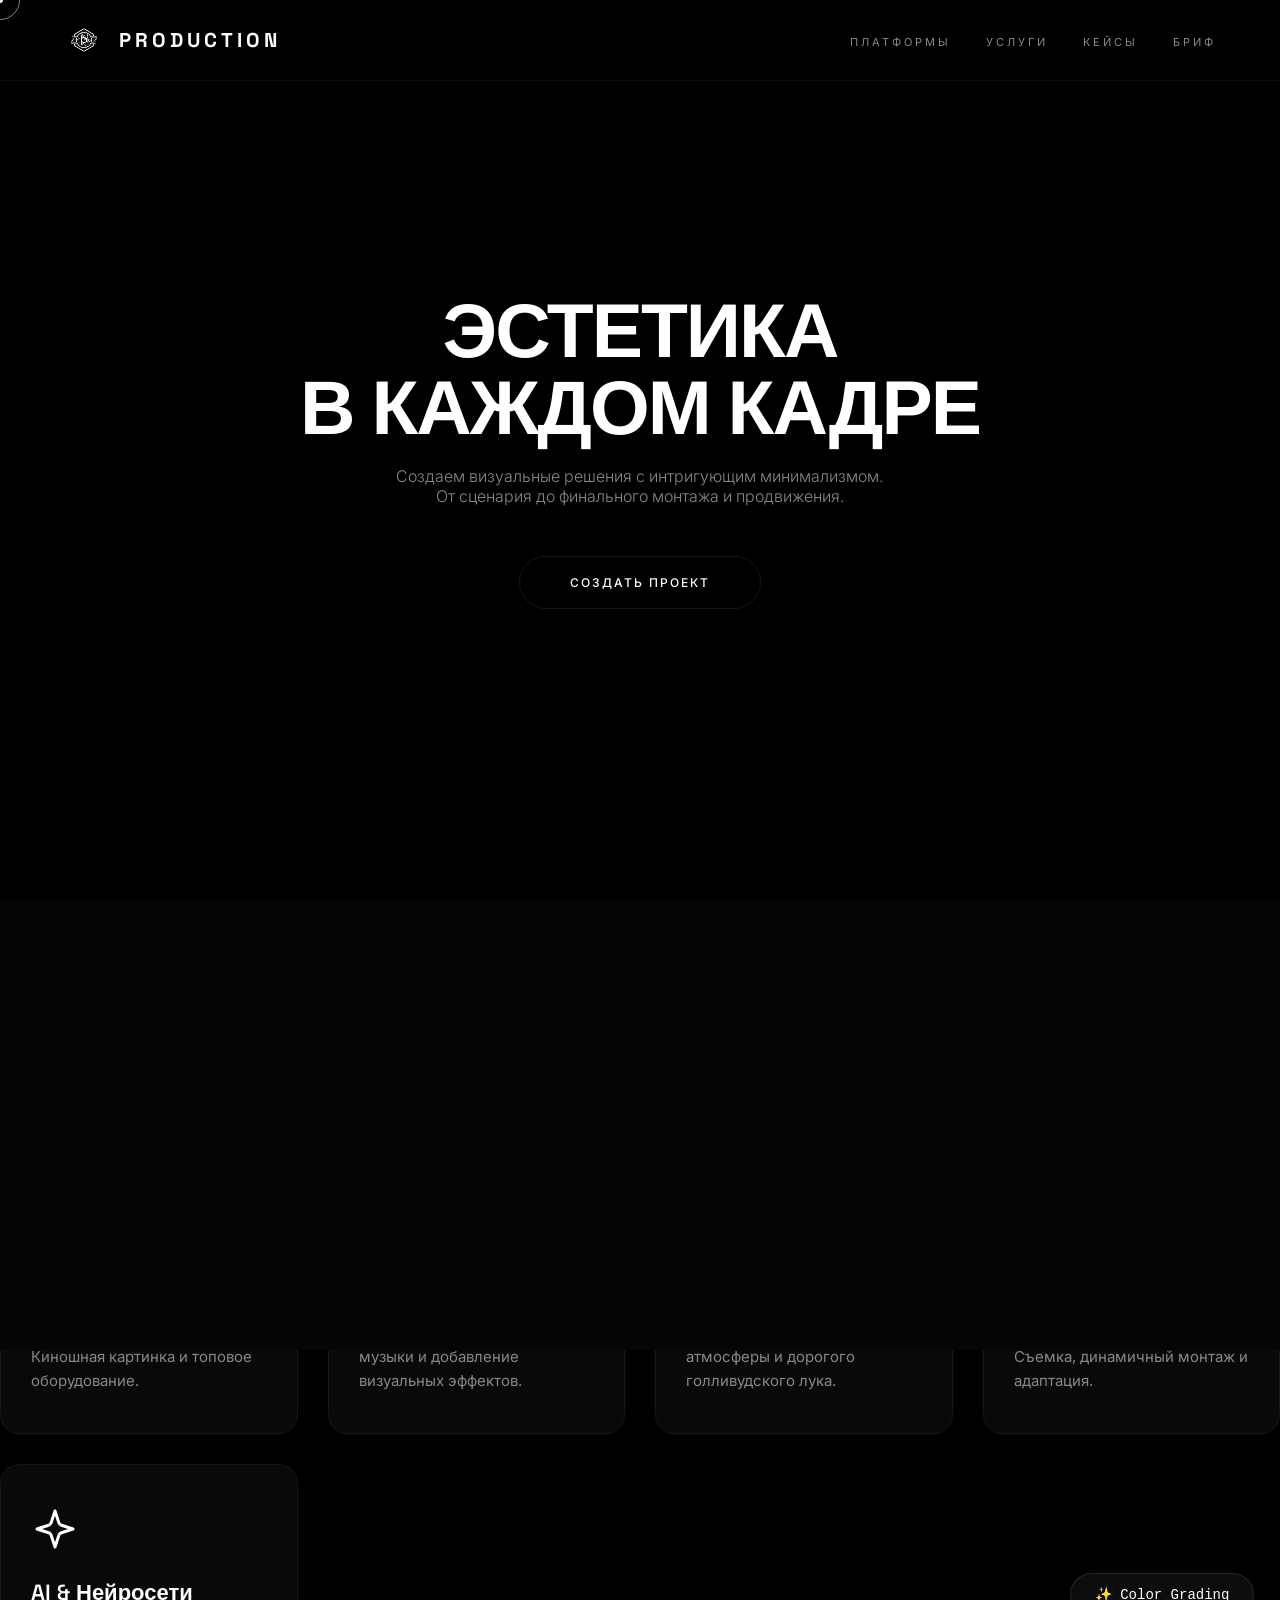
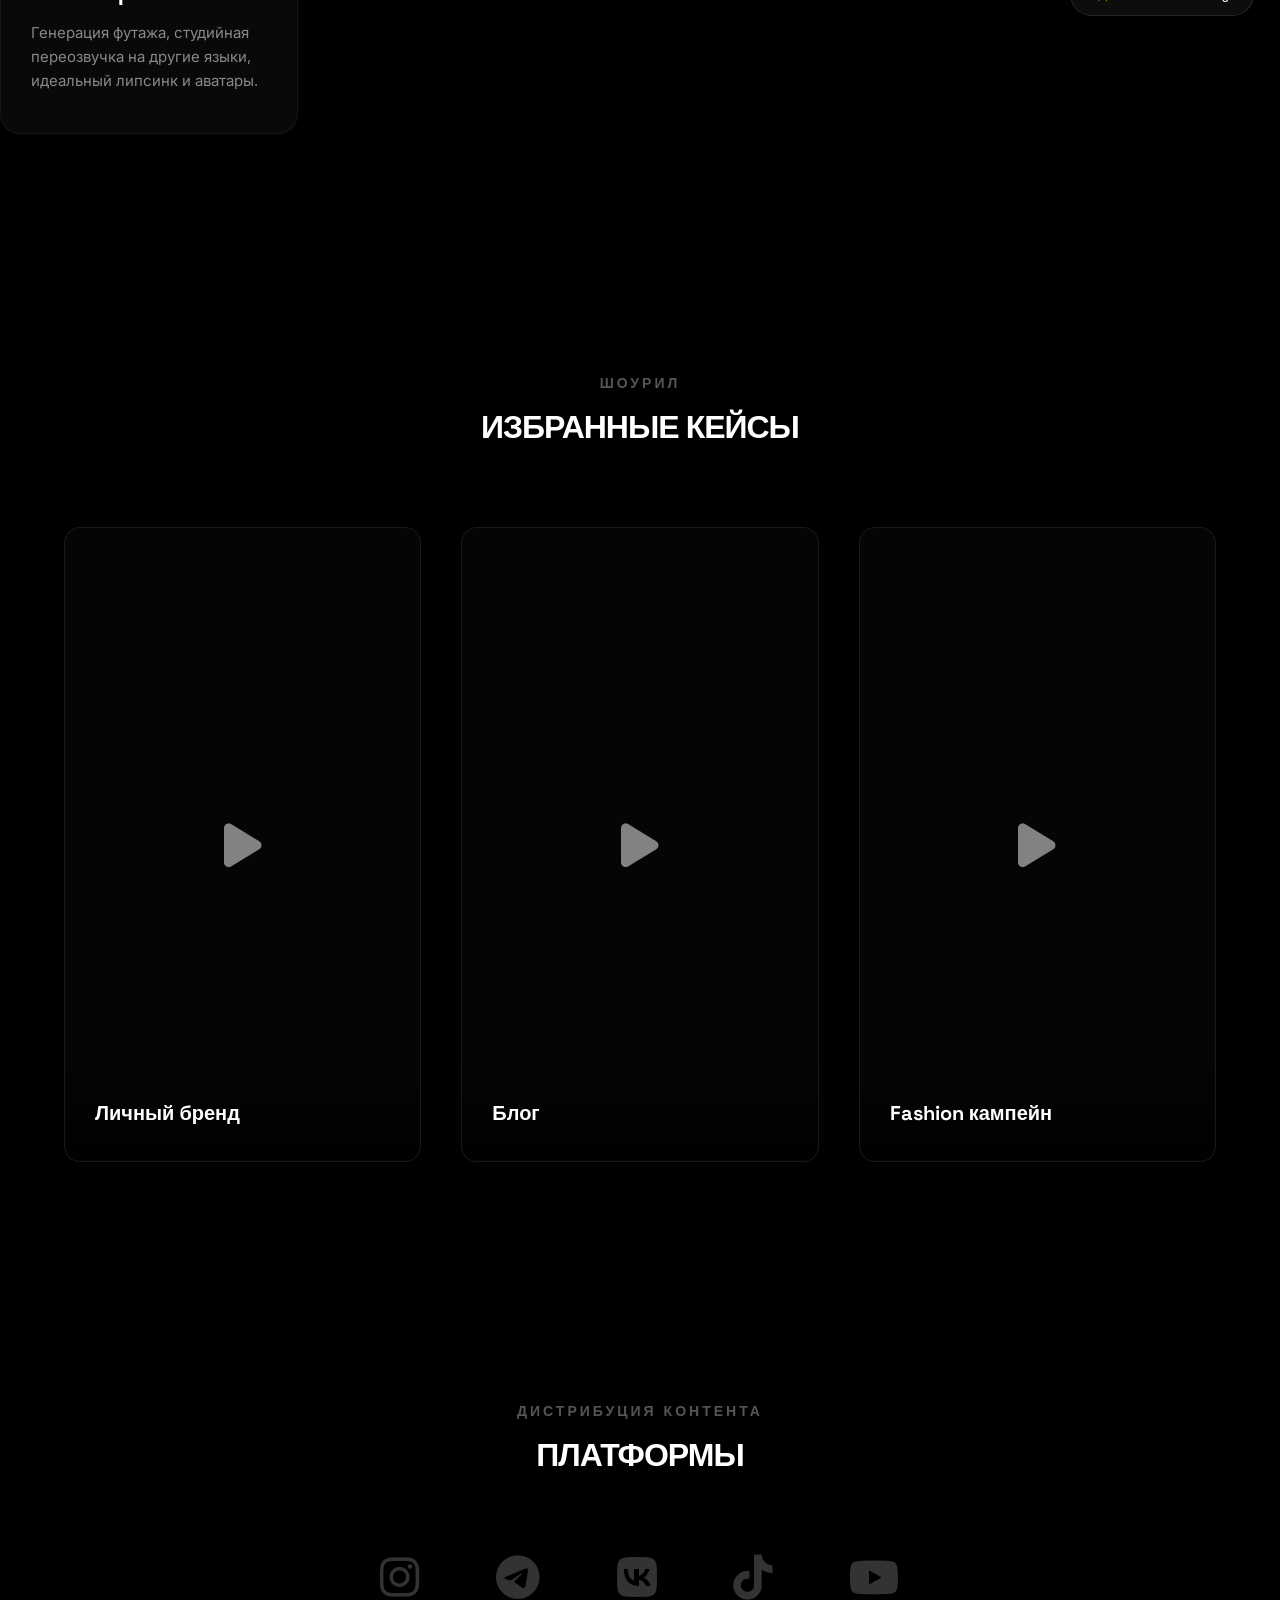
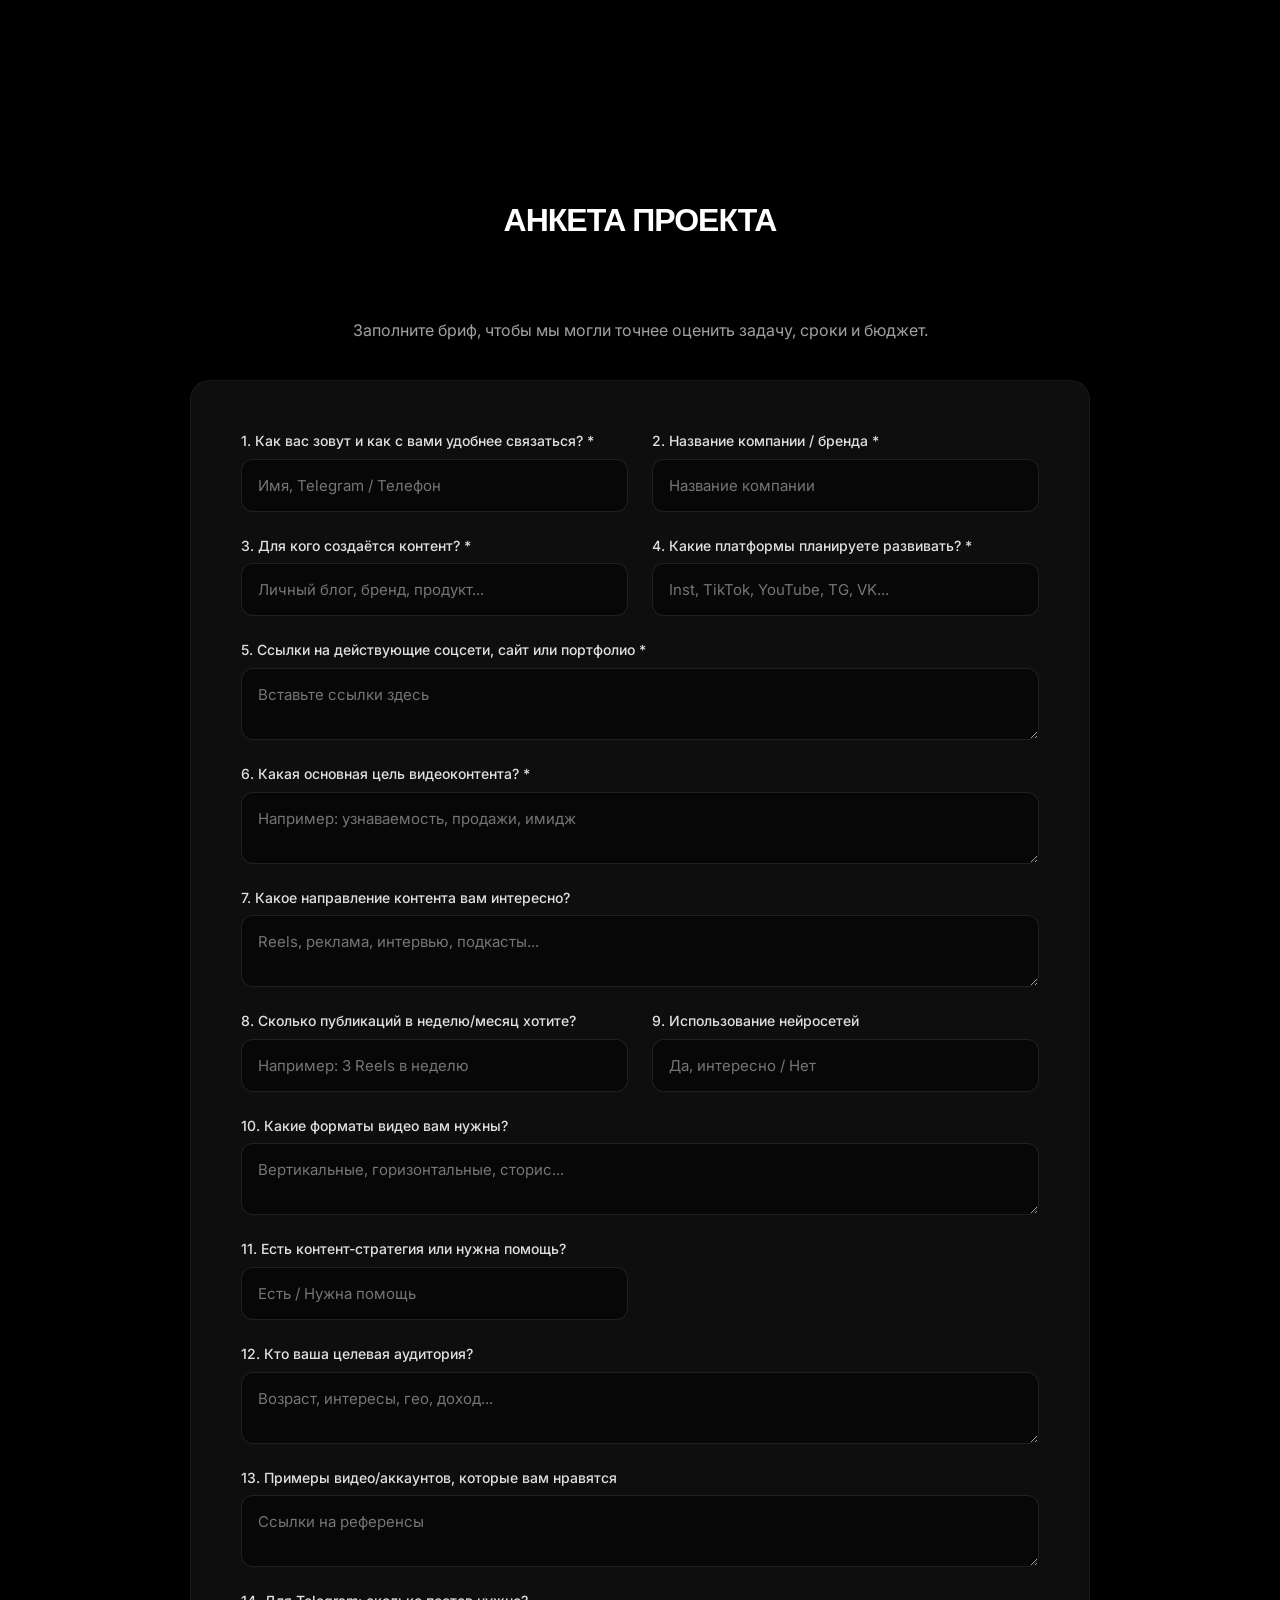
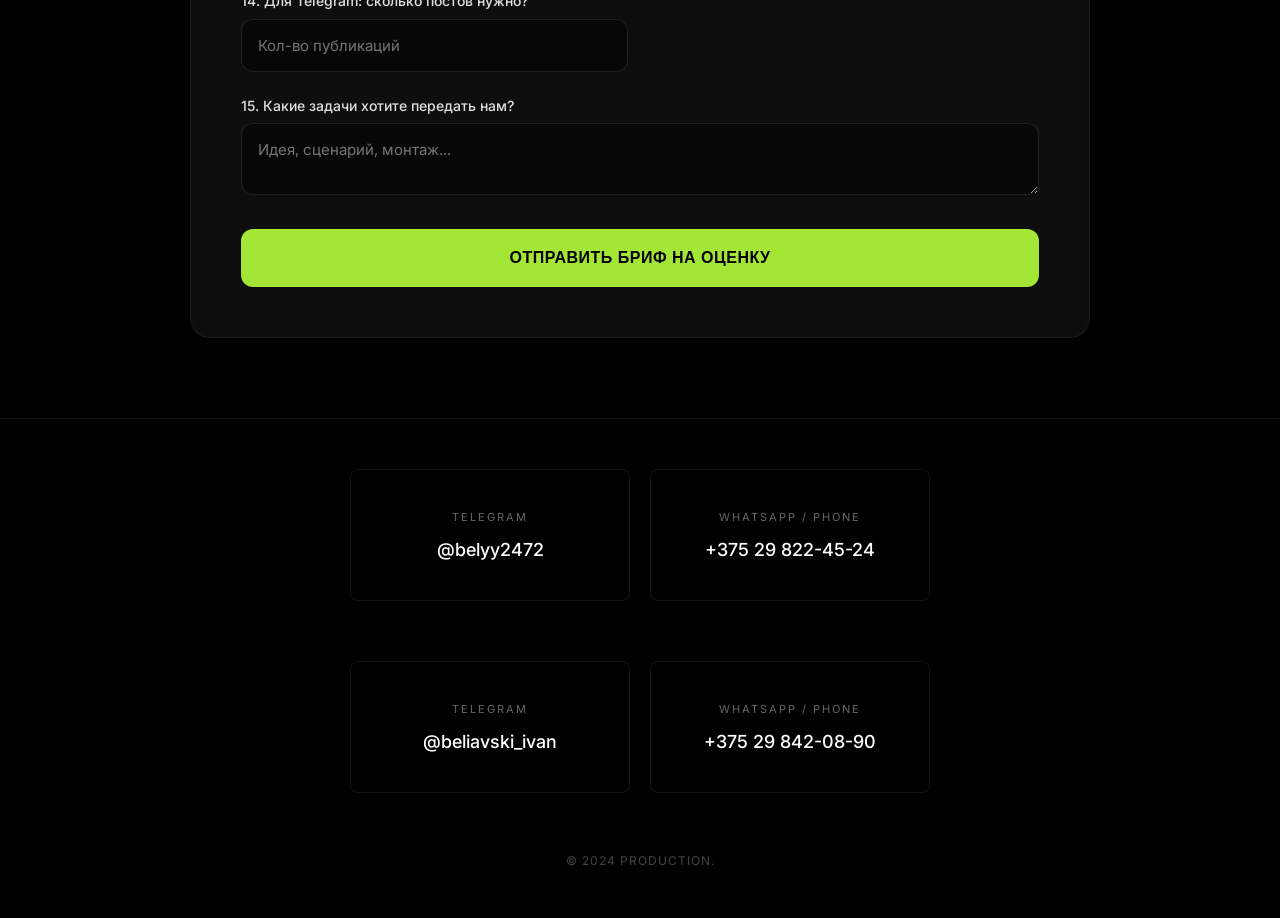
==== commit 50c7dadf: "Add files via upload" ====
--- a/index.html
+++ b/index.html
@@ -4,35 +4,69 @@
     <meta charset="UTF-8">
     <meta name="viewport" content="width=device-width, initial-scale=1.0">
     <title>Production | Визуальные решения</title>
-
+    
     <link rel="icon" type="image/png" href="logo.png">
-
+    
     <link href="https://fonts.googleapis.com/css2?family=Inter:wght@300;400;500&family=Space+Grotesk:wght@500;700&display=swap" rel="stylesheet">
-
+    
     <link rel="stylesheet" href="https://cdnjs.cloudflare.com/ajax/libs/font-awesome/6.4.0/css/all.min.css">
-
-    <!-- Swiper должен быть ДО style.css -->
-    <link rel="stylesheet" href="https://cdn.jsdelivr.net/npm/swiper@11/swiper-bundle.min.css">
-
-    <!-- Твой основной CSS -->
+    
+    <!-- ВАЖНО: Библиотека Swiper должна быть ДО style.css -->
+    <link rel="stylesheet" href="https://cdn.jsdelivr.net/npm/swiper@11/swiper-bundle.min.css" />
+    
+    <!-- Твой файл стилей -->
     <link rel="stylesheet" href="style.css">
-
+    
     <script src="https://cdn.jsdelivr.net/npm/swiper@11/swiper-bundle.min.js"></script>
+
+    <style>
+        .reveal {
+            opacity: 0;
+            transform: translateY(40px);
+            transition: all 0.8s cubic-bezier(0.5, 0, 0, 1);
+        }
+        .reveal.active {
+            opacity: 1;
+            transform: translateY(0);
+        }
+
+        .btn, .submit-btn {
+            position: relative;
+            overflow: hidden;
+        }
+        
+        .ripple {
+            position: absolute;
+            border-radius: 50%;
+            background-color: rgba(255, 255, 255, 0.4);
+            transform: scale(0);
+            animation: ripple-effect 0.6s linear;
+            pointer-events: none;
+        }
+
+        @keyframes ripple-effect {
+            to { transform: scale(4); opacity: 0; }
+        }
+    </style>
 </head>
-
 <body>
     <div class="loader-shutter loader-top"></div>
     <div class="loader-shutter loader-bottom"></div>
-
+    
+    <script>
+        history.scrollRestoration = "manual";
+        window.onbeforeunload = function () { window.scrollTo(0, 0); }
+        window.onload = function() { setTimeout(function() { window.scrollTo(0, 0); }, 10); }
+    </script>
+    
     <div class="cursor-dot"></div>
-    <div class="cursor-outline"></div>
-
+    <div class="cursor-outline"></div>    
+     
     <header>
-        <div class="brand" onclick="window.scrollTo(0, 0)">
-            <img src="logo.png" alt="Логотип" onerror="this.style.display='none'">
+        <div class="brand" onclick="window.scrollTo(0,0)">
+            <img src="logo.png" alt="Логотип" onerror="this.style.display='none'"> 
             <span class="logo-text">Production</span>
         </div>
-
         <nav>
             <ul>
                 <li><a href="#platforms">Платформы</a></li>
@@ -46,7 +80,6 @@
     <section class="hero reveal">
         <video class="hero-video" src="1.mp4" autoplay loop muted playsinline></video>
         <div class="hero-overlay"></div>
-
         <div class="hero-content">
             <h1>Эстетика<br>в каждом кадре</h1>
             <p>Создаем визуальные решения с интригующим минимализмом. От сценария до финального монтажа и продвижения.</p>
@@ -54,85 +87,56 @@
         </div>
     </section>
 
-    <section id="services" class="services-section">
-        <div class="floating-stickers">
-            <div class="sticker sticker-1">🎥 4K / 8K Cinema</div>
-            <div class="sticker sticker-2">🎬 DaVinci Resolve</div>
-            <div class="sticker sticker-4">✨ Color Grading</div>
-        </div>
-
-        <div class="container">
-            <h2 class="section-title reveal">ЭКСПЕРТИЗА</h2>
-
-            <div class="swiper mySwiper">
-                <div class="swiper-wrapper services-grid">
-                    <div class="swiper-slide service-card reveal">
-                        <div class="service-icon">
-                            <svg viewBox="0 0 24 24" fill="none" stroke="currentColor" stroke-width="1.5">
-                                <path d="M23 19a2 2 0 0 1-2 2H3a2 2 0 0 1-2-2V8a2 2 0 0 1 2-2h4l2-3h6l2 3h4a2 2 0 0 1 2 2z"></path>
-                                <circle cx="12" cy="13" r="4"></circle>
-                            </svg>
-                        </div>
-                        <h3>Съемка видео</h3>
-                        <p>Коммерческие ролики, музыкальные клипы, интервью. Киношная картинка и топовое оборудование.</p>
-                    </div>
-
-                    <div class="swiper-slide service-card reveal" style="transition-delay: 0.1s;">
-                        <div class="service-icon">
-                            <svg viewBox="0 0 24 24" fill="none" stroke="currentColor" stroke-width="1.5">
-                                <circle cx="6" cy="6" r="3"></circle>
-                                <circle cx="6" cy="18" r="3"></circle>
-                                <line x1="20" y1="4" x2="8.12" y2="15.88"></line>
-                                <line x1="14.47" y1="14.48" x2="20" y2="20"></line>
-                                <line x1="8.12" y1="8.12" x2="12" y2="12"></line>
-                            </svg>
-                        </div>
-                        <h3>Монтаж & VFX</h3>
-                        <p>Динамичный кат, саунд-дизайн, подбор лицензионной музыки и добавление визуальных эффектов.</p>
-                    </div>
-
-                    <div class="swiper-slide service-card reveal" style="transition-delay: 0.2s;">
-                        <div class="service-icon">
-                            <svg viewBox="0 0 24 24" fill="none" stroke="currentColor" stroke-width="1.5">
-                                <circle cx="12" cy="12" r="10"></circle>
-                                <line x1="12" y1="16" x2="12" y2="12"></line>
-                                <line x1="12" y1="8" x2="12.01" y2="8"></line>
-                            </svg>
-                        </div>
-                        <h3>Цветокоррекция</h3>
-                        <p>Профессиональный color grading. Создание нужной атмосферы и дорогого голливудского лука.</p>
-                    </div>
-
-                    <div class="swiper-slide service-card reveal" style="transition-delay: 0.3s;">
-                        <div class="service-icon">
-                            <svg viewBox="0 0 24 24" fill="none" stroke="currentColor" stroke-width="1.5">
-                                <rect x="5" y="2" width="14" height="20" rx="2" ry="2"></rect>
-                                <line x1="12" y1="18" x2="12.01" y2="18"></line>
-                            </svg>
-                        </div>
-                        <h3>Reels / TikTok</h3>
-                        <p>Вертикальный контент, который залетает в реки. Съемка, динамичный монтаж и адаптация.</p>
-                    </div>
-
-                    <div class="swiper-slide service-card reveal" style="transition-delay: 0.4s;">
-                        <div class="service-icon">
-                            <svg viewBox="0 0 24 24" fill="none" stroke="currentColor" stroke-width="1.5" stroke-linecap="round" stroke-linejoin="round">
-                                <path d="m12 3-1.9 5.8a2 2 0 0 1-1.3 1.3L3 12l5.8 1.9a2 2 0 0 1 1.3 1.3L12 21l1.9-5.8a2 2 0 0 1 1.3-1.3L21 12l-5.8-1.9a2 2 0 0 1-1.3-1.3L12 3Z"></path>
-                            </svg>
-                        </div>
-                        <h3>AI & Нейросети</h3>
-                        <p>Генерация футажа, студийная переозвучка на другие языки, идеальный липсинк и аватары.</p>
-                    </div>
-                </div>
-
-                <div class="swiper-pagination"></div>
-            </div>
-        </div>
-    </section>
+<section id="services" class="services-section">
+    <div class="floating-stickers">
+        <div class="sticker sticker-1">🎥 4K / 8K Cinema</div>
+        <div class="sticker sticker-2">🎬 DaVinci Resolve</div>
+        <div class="sticker sticker-4">✨ Color Grading</div>
+    </div>
+
+    <div class="container">
+        <h2 class="section-title reveal">ЭКСПЕРТИЗА</h2>
+        
+        <div class="swiper mySwiper">
+            <div class="swiper-wrapper services-grid">
+                
+                <div class="swiper-slide service-card reveal">
+                    <div class="service-icon"><svg viewBox="0 0 24 24" fill="none" stroke="currentColor" stroke-width="1.5"><path d="M23 19a2 2 0 0 1-2 2H3a2 2 0 0 1-2-2V8a2 2 0 0 1 2-2h4l2-3h6l2 3h4a2 2 0 0 1 2 2z"></path><circle cx="12" cy="13" r="4"></circle></svg></div>
+                    <h3>Съемка видео</h3>
+                    <p>Коммерческие ролики, музыкальные клипы, интервью. Киношная картинка и топовое оборудование.</p>
+                </div>
+
+                <div class="swiper-slide service-card reveal" style="transition-delay: 0.1s;">
+                    <div class="service-icon"><svg viewBox="0 0 24 24" fill="none" stroke="currentColor" stroke-width="1.5"><circle cx="6" cy="6" r="3"></circle><circle cx="6" cy="18" r="3"></circle><line x1="20" y1="4" x2="8.12" y2="15.88"></line><line x1="14.47" y1="14.48" x2="20" y2="20"></line><line x1="8.12" y1="8.12" x2="12" y2="12"></line></svg></div>
+                    <h3>Монтаж & VFX</h3>
+                    <p>Динамичный кат, саунд-дизайн, подбор лицензионной музыки и добавление визуальных эффектов.</p>
+                </div>
+
+                <div class="swiper-slide service-card reveal" style="transition-delay: 0.2s;">
+                    <div class="service-icon"><svg viewBox="0 0 24 24" fill="none" stroke="currentColor" stroke-width="1.5"><circle cx="12" cy="12" r="10"></circle><line x1="12" y1="16" x2="12" y2="12"></line><line x1="12" y1="8" x2="12.01" y2="8"></line></svg></div>
+                    <h3>Цветокоррекция</h3>
+                    <p>Профессиональный color grading. Создание нужной атмосферы и дорогого голливудского лука.</p>
+                </div>
+
+                <div class="swiper-slide service-card reveal" style="transition-delay: 0.3s;">
+                    <div class="service-icon"><svg viewBox="0 0 24 24" fill="none" stroke="currentColor" stroke-width="1.5"><rect x="5" y="2" width="14" height="20" rx="2" ry="2"></rect><line x1="12" y1="18" x2="12.01" y2="18"></line></svg></div>
+                    <h3>Reels / TikTok</h3>
+                    <p>Вертикальный контент, который залетает в реки. Съемка, динамичный монтаж и адаптация.</p>
+                </div>
+
+                <div class="swiper-slide service-card reveal" style="transition-delay: 0.4s;">
+                    <div class="service-icon"><svg viewBox="0 0 24 24" fill="none" stroke="currentColor" stroke-width="1.5" stroke-linecap="round" stroke-linejoin="round"><path d="m12 3-1.9 5.8a2 2 0 0 1-1.3 1.3L3 12l5.8 1.9a2 2 0 0 1 1.3 1.3L12 21l1.9-5.8a2 2 0 0 1 1.3-1.3L21 12l-5.8-1.9a2 2 0 0 1-1.3-1.3L12 3Z"></path></svg></div>
+                    <h3>AI & Нейросети</h3>
+                    <p>Генерация футажа, студийная переозвучка на другие языки, идеальный липсинк и аватары.</p>
+                </div>
+            </div>
+            <div class="swiper-pagination"></div>
+        </div>
+    </div>
+</section>
 
     <section id="portfolio">
         <h2 class="section-title reveal"><span>Шоурил</span> Избранные кейсы</h2>
-
         <div class="portfolio-grid">
             <div class="portfolio-item reveal">
                 <video src="reel-1.mp4" muted loop playsinline></video>
@@ -142,7 +146,6 @@
                     <p>Reels • Монтаж</p>
                 </div>
             </div>
-
             <div class="portfolio-item reveal" style="transition-delay: 0.1s;">
                 <video src="reel-2.mp4" muted loop playsinline></video>
                 <i class="fa-solid fa-play play-icon"></i>
@@ -151,7 +154,6 @@
                     <p>Промо • TikTok</p>
                 </div>
             </div>
-
             <div class="portfolio-item reveal" style="transition-delay: 0.2s;">
                 <video src="reel-3.mp4" muted loop playsinline></video>
                 <i class="fa-solid fa-play play-icon"></i>
@@ -165,7 +167,6 @@
 
     <section id="platforms">
         <h2 class="section-title reveal"><span>Дистрибуция контента</span> Платформы</h2>
-
         <div class="platforms-wrapper reveal">
             <div class="platform-item">
                 <i class="fa-brands fa-instagram platform-icon"></i>
@@ -175,40 +176,36 @@
                     <div class="tooltip-pros"><strong>Плюсы:</strong> Платежеспособная аудитория, легкий перевод трафика в воронки.</div>
                 </div>
             </div>
-
             <div class="platform-item">
                 <i class="fa-brands fa-telegram platform-icon"></i>
                 <div class="platform-tooltip">
                     <div class="tooltip-title">Telegram</div>
                     <div class="tooltip-desc"><strong>Для чего:</strong> Закрытое комьюнити, лонгриды, подкасты, прямая связь.</div>
-                    <div class="tooltip-pros"><strong>Плюсы:</strong> Нет умной ленты, максимальная конверсия лояльной базы.</div>
-                </div>
-            </div>
-
+                    <div class="tooltip-pros"><strong>Плюсы:</strong> Нет "умной ленты", максимальная конверсия лояльной базы.</div>
+                </div>
+            </div>
             <div class="platform-item">
                 <i class="fa-brands fa-vk platform-icon"></i>
                 <div class="platform-tooltip">
                     <div class="tooltip-title">ВКонтакте</div>
                     <div class="tooltip-desc"><strong>Для чего:</strong> Построение сообщества, кросс-постинг видео и статей.</div>
-                    <div class="tooltip-pros"><strong>Плюсы:</strong> Мощный рекламный кабинет, официальный таргет РФ, органика в Клипах.</div>
-                </div>
-            </div>
-
+                    <div class="tooltip-pros"><strong>Плюсы:</strong> Мощный рекламный кабинет, официальный таргет (РФ), органика в Клипах.</div>
+                </div>
+            </div>
             <div class="platform-item">
                 <i class="fa-brands fa-tiktok platform-icon"></i>
                 <div class="platform-tooltip">
                     <div class="tooltip-title">TikTok</div>
                     <div class="tooltip-desc"><strong>Для чего:</strong> Динамичный, трендовый и виральный контент.</div>
-                    <div class="tooltip-pros"><strong>Плюсы:</strong> Сильные алгоритмы рекомендаций, быстрый органический рост с нуля.</div>
-                </div>
-            </div>
-
+                    <div class="tooltip-pros"><strong>Плюсы:</strong> Самые сильные алгоритмы рекомендаций, быстрый органический рост с нуля.</div>
+                </div>
+            </div>
             <div class="platform-item">
                 <i class="fa-brands fa-youtube platform-icon"></i>
                 <div class="platform-tooltip">
                     <div class="tooltip-title">YouTube</div>
                     <div class="tooltip-desc"><strong>Для чего:</strong> Экспертные видео, подкасты, привлечение холодной аудитории.</div>
-                    <div class="tooltip-pros"><strong>Плюсы:</strong> Вечнозеленый контент, поиск, высокий уровень доверия.</div>
+                    <div class="tooltip-pros"><strong>Плюсы:</strong> Вечнозеленый контент, высочайшее доверие.</div>
                 </div>
             </div>
         </div>
@@ -220,84 +217,68 @@
                 <h2 class="section-title">Анкета проекта</h2>
                 <p class="section-subtitle">Заполните бриф, чтобы мы могли точнее оценить задачу, сроки и бюджет.</p>
             </div>
-
             <div class="brief-card">
-                <form id="briefForm" class="brief-form">
+               <form id="briefForm" class="brief-form">
                     <div class="form-group">
                         <label>1. Как вас зовут и как с вами удобнее связаться? *</label>
                         <input type="text" id="q1" class="form-control" placeholder="Имя, Telegram / Телефон" required>
                     </div>
-
                     <div class="form-group">
                         <label>2. Название компании / бренда *</label>
                         <input type="text" id="q2" class="form-control" placeholder="Название компании" required>
                     </div>
-
-                    <div class="form-group">
-                        <label>3. Для кого создается контент? *</label>
+                    <div class="form-group">
+                        <label>3. Для кого создаётся контент? *</label>
                         <input type="text" id="q3" class="form-control" placeholder="Личный блог, бренд, продукт..." required>
                     </div>
-
                     <div class="form-group">
                         <label>4. Какие платформы планируете развивать? *</label>
                         <input type="text" id="q4" class="form-control" placeholder="Inst, TikTok, YouTube, TG, VK..." required>
                     </div>
-
                     <div class="form-group full-width">
                         <label>5. Ссылки на действующие соцсети, сайт или портфолио *</label>
                         <textarea id="q5" class="form-control" rows="2" placeholder="Вставьте ссылки здесь" required></textarea>
                     </div>
-
                     <div class="form-group full-width">
                         <label>6. Какая основная цель видеоконтента? *</label>
                         <textarea id="q6" class="form-control" rows="2" placeholder="Например: узнаваемость, продажи, имидж" required></textarea>
                     </div>
-
                     <div class="form-group full-width">
                         <label>7. Какое направление контента вам интересно?</label>
                         <textarea id="q7" class="form-control" rows="2" placeholder="Reels, реклама, интервью, подкасты..."></textarea>
                     </div>
-
                     <div class="form-group">
                         <label>8. Сколько публикаций в неделю/месяц хотите?</label>
                         <input type="text" id="q8" class="form-control" placeholder="Например: 3 Reels в неделю">
                     </div>
-
                     <div class="form-group">
                         <label>9. Использование нейросетей</label>
                         <input type="text" id="q9" class="form-control" placeholder="Да, интересно / Нет">
                     </div>
-
                     <div class="form-group full-width">
                         <label>10. Какие форматы видео вам нужны?</label>
                         <textarea id="q10" class="form-control" rows="2" placeholder="Вертикальные, горизонтальные, сторис..."></textarea>
                     </div>
-
                     <div class="form-group">
                         <label>11. Есть контент-стратегия или нужна помощь?</label>
                         <input type="text" id="q11" class="form-control" placeholder="Есть / Нужна помощь">
                     </div>
-
                     <div class="form-group full-width">
                         <label>12. Кто ваша целевая аудитория?</label>
                         <textarea id="q12" class="form-control" rows="2" placeholder="Возраст, интересы, гео, доход..."></textarea>
                     </div>
-
                     <div class="form-group full-width">
                         <label>13. Примеры видео/аккаунтов, которые вам нравятся</label>
                         <textarea id="q13" class="form-control" rows="2" placeholder="Ссылки на референсы"></textarea>
                     </div>
-
                     <div class="form-group">
                         <label>14. Для Telegram: сколько постов нужно?</label>
                         <input type="text" id="q14" class="form-control" placeholder="Кол-во публикаций">
                     </div>
-
                     <div class="form-group full-width">
                         <label>15. Какие задачи хотите передать нам?</label>
                         <textarea id="q15" class="form-control" rows="2" placeholder="Идея, сценарий, монтаж..."></textarea>
                     </div>
-
                     <div class="form-group full-width submit-group">
                         <button type="submit" class="submit-btn">Отправить бриф на оценку</button>
                     </div>
@@ -312,340 +293,343 @@
                 <span>Telegram</span>
                 <a href="https://t.me/belyy2472" target="_blank">@belyy2472</a>
             </div>
-
             <div class="contact-card">
                 <span>WhatsApp / Phone</span>
                 <a href="tel:+375298224524">+375 29 822-45-24</a>
             </div>
         </div>
-
         <div class="contact-links reveal">
             <div class="contact-card">
                 <span>Telegram</span>
                 <a href="https://t.me/beliavski_ivan" target="_blank">@beliavski_ivan</a>
             </div>
-
             <div class="contact-card">
                 <span>WhatsApp / Phone</span>
                 <a href="tel:+375298420890">+375 29 842-08-90</a>
             </div>
         </div>
-
         <p class="copyright">© 2024 PRODUCTION.</p>
     </footer>
-
+    
     <script>
-        if ("scrollRestoration" in history) {
-            history.scrollRestoration = "manual";
-        }
-
-        window.addEventListener("beforeunload", () => {
-            window.scrollTo(0, 0);
-        });
-
-        window.addEventListener("load", () => {
-            window.scrollTo(0, 0);
-            setTimeout(() => document.body.classList.add("loaded"), 300);
-        });
-
-        const isMobile = window.matchMedia("(max-width: 768px)").matches;
+        if ('scrollRestoration' in history) {
+            history.scrollRestoration = 'manual';
+        }
+        window.scrollTo(0, 0);
 
         const revealObserver = new IntersectionObserver((entries, observer) => {
             entries.forEach(entry => {
                 if (entry.isIntersecting) {
-                    entry.target.classList.add("active");
+                    entry.target.classList.add('active');
                     observer.unobserve(entry.target);
                 }
             });
-        }, {
-            threshold: 0.1,
-            rootMargin: "0px 0px -50px 0px"
-        });
-
-        document.querySelectorAll(".reveal").forEach(el => revealObserver.observe(el));
-
-        document.querySelectorAll(".btn, .submit-btn").forEach(button => {
-            button.addEventListener("click", function(e) {
+        }, { threshold: 0.1, rootMargin: "0px 0px -50px 0px" });
+        
+        document.querySelectorAll('.reveal').forEach(el => revealObserver.observe(el));
+
+        const isMobile = window.matchMedia("(max-width: 768px)").matches;
+
+        document.querySelectorAll('.btn, .submit-btn').forEach(button => {
+            button.addEventListener('click', function(e) {
                 const rect = this.getBoundingClientRect();
-                const ripple = document.createElement("span");
-
-                ripple.classList.add("ripple");
-                ripple.style.left = `${e.clientX - rect.left}px`;
-                ripple.style.top = `${e.clientY - rect.top}px`;
+                const x = e.clientX - rect.left;
+                const y = e.clientY - rect.top;
+
+                const ripple = document.createElement('span');
+                ripple.classList.add('ripple');
+                ripple.style.left = `${x}px`;
+                ripple.style.top = `${y}px`;
 
                 this.appendChild(ripple);
                 setTimeout(() => ripple.remove(), 600);
             });
         });
 
-        document.querySelectorAll(".portfolio-item").forEach(item => {
-            const video = item.querySelector("video");
-            const icon = item.querySelector(".play-icon");
-
-            if (!video) return;
-
+        document.querySelectorAll('.portfolio-item').forEach(item => {
+            const video = item.querySelector('video');
+            
             if (!isMobile) {
-                item.addEventListener("mouseenter", () => video.play());
-                item.addEventListener("mouseleave", () => video.pause());
+                item.addEventListener('mouseenter', () => video.play());
+                item.addEventListener('mouseleave', () => video.pause());
             } else {
-                item.addEventListener("click", () => {
+                item.addEventListener('click', () => {
+                    const icon = item.querySelector('.play-icon');
                     if (video.paused) {
                         video.play();
-                        if (icon) icon.style.opacity = "0";
-                        video.style.filter = "grayscale(0%) brightness(1)";
+                        icon.style.opacity = '0';
+                        video.style.filter = 'grayscale(0%) brightness(1)';
                     } else {
                         video.pause();
-                        if (icon) icon.style.opacity = "1";
-                        video.style.filter = "grayscale(50%) brightness(0.6)";
+                        icon.style.opacity = '1';
+                        video.style.filter = 'grayscale(50%) brightness(0.6)';
                     }
                 });
             }
         });
 
         if (!isMobile) {
-            const cursorDot = document.querySelector(".cursor-dot");
-            const cursorOutline = document.querySelector(".cursor-outline");
-
-            let outlineX = 0;
-            let outlineY = 0;
-            let mouseX = 0;
-            let mouseY = 0;
-
-            window.addEventListener("mousemove", e => {
+            const cursorDot = document.querySelector('.cursor-dot');
+            const cursorOutline = document.querySelector('.cursor-outline');
+            
+            let outlineX = 0, outlineY = 0, mouseX = 0, mouseY = 0;
+
+            window.addEventListener('mousemove', (e) => {
                 mouseX = e.clientX;
                 mouseY = e.clientY;
-
-                if (cursorDot) {
+                if(cursorDot) {
                     cursorDot.style.left = `${mouseX}px`;
                     cursorDot.style.top = `${mouseY}px`;
                 }
             });
 
             function animateCursor() {
-                outlineX += (mouseX - outlineX) * 0.15;
-                outlineY += (mouseY - outlineY) * 0.15;
-
-                if (cursorOutline) {
+                let distX = mouseX - outlineX;
+                let distY = mouseY - outlineY;
+                outlineX += distX * 0.15;
+                outlineY += distY * 0.15;
+                if(cursorOutline) {
                     cursorOutline.style.left = `${outlineX}px`;
                     cursorOutline.style.top = `${outlineY}px`;
                 }
-
                 requestAnimationFrame(animateCursor);
             }
-
             animateCursor();
 
-            document.querySelectorAll("a, .btn, .portfolio-item, .platform-icon").forEach(el => {
-                el.addEventListener("mouseenter", () => {
-                    cursorOutline?.classList.add("hovered");
-                    cursorDot?.classList.add("hovered");
-                });
-
-                el.addEventListener("mouseleave", () => {
-                    cursorOutline?.classList.remove("hovered");
-                    cursorDot?.classList.remove("hovered");
+            const hoverElements = document.querySelectorAll('a, .btn, .portfolio-item, .platform-icon');
+            hoverElements.forEach(el => {
+                el.addEventListener('mouseenter', () => {
+                    cursorOutline?.classList.add('hovered');
+                    cursorDot?.classList.add('hovered');
+                });
+                el.addEventListener('mouseleave', () => {
+                    cursorOutline?.classList.remove('hovered');
+                    cursorDot?.classList.remove('hovered');
                 });
             });
 
-            const heroSection = document.querySelector(".hero");
-            const desktopHeroContent = document.querySelector(".hero-content");
-
-            if (heroSection && desktopHeroContent) {
-                heroSection.addEventListener("mousemove", e => {
+            const heroSection = document.querySelector('.hero');
+            const heroContent = document.querySelector('.hero-content');
+
+            if(heroSection && heroContent) {
+                heroSection.addEventListener('mousemove', (e) => {
                     const xAxis = (window.innerWidth / 2 - e.pageX) / 25;
                     const yAxis = (window.innerHeight / 2 - e.pageY) / 25;
-
-                    desktopHeroContent.style.transform = `translate(${xAxis}px, ${yAxis}px)`;
-                });
-
-                heroSection.addEventListener("mouseleave", () => {
-                    desktopHeroContent.style.transform = "translate(0px, 0px)";
-                    desktopHeroContent.style.transition = "transform 0.5s ease";
-                });
-
-                heroSection.addEventListener("mouseenter", () => {
-                    desktopHeroContent.style.transition = "transform 0.1s linear";
+                    heroContent.style.transform = `translate(${xAxis}px, ${yAxis}px)`;
+                });
+
+                heroSection.addEventListener('mouseleave', () => {
+                    heroContent.style.transform = `translate(0px, 0px)`;
+                    heroContent.style.transition = `transform 0.5s ease`;
+                });
+                
+                heroSection.addEventListener('mouseenter', () => {
+                    heroContent.style.transition = `transform 0.1s linear`;
                 });
             }
 
-            document.querySelectorAll(".portfolio-item").forEach(card => {
-                card.addEventListener("mousemove", e => {
+            // ТЕПЕРЬ 3D ЭФФЕКТ РАБОТАЕТ И ДЛЯ ПОРТФОЛИО, И ДЛЯ УСЛУГ
+            const cards = document.querySelectorAll('.portfolio-item, .service-card');
+            cards.forEach(card => {
+                card.addEventListener('mousemove', (e) => {
                     const rect = card.getBoundingClientRect();
                     const x = e.clientX - rect.left;
                     const y = e.clientY - rect.top;
                     const centerX = rect.width / 2;
                     const centerY = rect.height / 2;
-
+                    
                     const rotateX = ((y - centerY) / centerY) * -12;
                     const rotateY = ((x - centerX) / centerX) * 12;
                     const glareX = (x / rect.width) * 200 - 100;
 
-                    card.style.transform = `perspective(1000px) scale(1.08) rotateX(${rotateX}deg) rotateY(${rotateY}deg)`;
-                    card.style.setProperty("--glare-pos", `${glareX}%`);
-                });
-
-                card.addEventListener("mouseleave", () => {
-                    card.style.transform = "perspective(1000px) scale(1) rotateX(0deg) rotateY(0deg)";
+                    card.style.transform = `perspective(1000px) scale(1.05) rotateX(${rotateX}deg) rotateY(${rotateY}deg)`;
+                    card.style.setProperty('--glare-pos', `${glareX}%`);
+                });
+
+                card.addEventListener('mouseleave', () => {
+                    card.style.transform = `perspective(1000px) scale(1) rotateX(0deg) rotateY(0deg)`;
                 });
             });
 
-            const glareStyle = document.createElement("style");
-            glareStyle.innerHTML = "@media (min-width: 769px) { .portfolio-item::after { transform: translateX(var(--glare-pos, -100%)); } }";
-            document.head.appendChild(glareStyle);
-        }
-
+            // ДОБАВЛЯЕМ КРУТОЙ БЛИК (СТЕКЛО)
+            const style = document.createElement('style');
+            style.innerHTML = `@media (min-width: 769px) { 
+                .portfolio-item::after, .service-card::after { 
+                    content: ""; position: absolute; top: 0; left: 0; width: 100%; height: 100%; 
+                    background: linear-gradient(105deg, transparent 20%, rgba(255, 255, 255, 0.15) 25%, transparent 30%); 
+                    z-index: 4; pointer-events: none; opacity: 0; transition: opacity 0.3s; 
+                    transform: translateX(var(--glare-pos, -100%)); 
+                } 
+                .portfolio-item:hover::after, .service-card:hover::after { opacity: 1; } 
+            }`;
+            document.head.appendChild(style);
+        }
+
+        window.addEventListener('load', () => {
+            setTimeout(() => document.body.classList.add('loaded'), 300);
+        });
+
+        document.addEventListener("DOMContentLoaded", () => {
+            const briefForm = document.getElementById("briefForm");
+
+            const tokenPart1 = "8892558629"; 
+            const tokenPart2 = "AAFwZCobeO1kYWD58TRWxlNjPJuW8S7_9oU"; 
+            const BOT_TOKEN = tokenPart1 + ":" + tokenPart2; 
+            const CHAT_ID = "1210738132"; 
+
+            if (briefForm) {
+                briefForm.addEventListener("submit", async (e) => {
+                    e.preventDefault(); 
+                    
+                    const submitBtn = briefForm.querySelector('.submit-btn');
+                    const originalText = submitBtn.innerText;
+                    
+                    submitBtn.innerText = "Отправка...";
+                    submitBtn.style.opacity = "0.7";
+                    submitBtn.style.pointerEvents = "none";
+
+                    const q1 = document.getElementById('q1').value || "Не указано";
+                    const q2 = document.getElementById('q2').value || "Не указано";
+                    const q3 = document.getElementById('q3').value || "Не указано";
+                    const q4 = document.getElementById('q4').value || "Не указано";
+                    const q5 = document.getElementById('q5').value || "Не указано";
+                    const q6 = document.getElementById('q6').value || "Не указано";
+                    const q7 = document.getElementById('q7').value || "Не указано";
+                    const q8 = document.getElementById('q8').value || "Не указано";
+                    const q9 = document.getElementById('q9').value || "Не указано";
+                    const q10 = document.getElementById('q10').value || "Не указано";
+                    const q11 = document.getElementById('q11').value || "Не указано";
+                    const q12 = document.getElementById('q12').value || "Не указано";
+                    const q13 = document.getElementById('q13').value || "Не указано";
+                    const q14 = document.getElementById('q14').value || "Не указано";
+                    const q15 = document.getElementById('q15').value || "Не указано";
+
+                    const textMessage = `
+🔥 <b>Новый заполненный бриф с сайта!</b>
+
+👤 <b>1. Контакты:</b> ${q1}
+🏢 <b>2. Компания:</b> ${q2}
+🎯 <b>3. Для кого:</b> ${q3}
+📱 <b>4. Платформы:</b> ${q4}
+🔗 <b>5. Ссылки:</b> ${q5}
+🚀 <b>6. Цель:</b> ${q6}
+
+🎥 <b>7. Направление:</b> ${q7}
+📅 <b>8. Частота публикаций:</b> ${q8}
+🤖 <b>9. Нейросети:</b> ${q9}
+🎬 <b>10. Форматы:</b> ${q10}
+📋 <b>11. Стратегия:</b> ${q11}
+👥 <b>12. Аудитория:</b> ${q12}
+👀 <b>13. Референсы:</b> ${q13}
+✈️ <b>14. TG посты:</b> ${q14}
+⚙️ <b>15. Задачи:</b> ${q15}
+                    `;
+
+                    const url = `https://api.telegram.org/bot${BOT_TOKEN}/sendMessage`;
+
+                    try {
+                        const response = await fetch(url, {
+                            method: 'POST',
+                            headers: { 'Content-Type': 'application/json' },
+                            body: JSON.stringify({
+                                chat_id: CHAT_ID,
+                                text: textMessage,
+                                parse_mode: 'HTML'
+                            })
+                        });
+
+                        if (response.ok) {
+                            submitBtn.innerText = "Успешно отправлено!";
+                            submitBtn.style.backgroundColor = "#ffffff";
+                            submitBtn.style.opacity = "1";
+                            
+                            setTimeout(() => {
+                                briefForm.reset();
+                                submitBtn.innerText = originalText;
+                                submitBtn.style.backgroundColor = "#a3e635";
+                                submitBtn.style.pointerEvents = "auto";
+                            }, 3000);
+                        } else {
+                            throw new Error('Ошибка сети');
+                        }
+                    } catch (error) {
+                        submitBtn.innerText = "Ошибка отправки!";
+                        submitBtn.style.backgroundColor = "#ff4444";
+                        submitBtn.style.color = "#fff";
+                        
+                        setTimeout(() => {
+                            submitBtn.innerText = originalText;
+                            submitBtn.style.backgroundColor = "#a3e635";
+                            submitBtn.style.color = "#000";
+                            submitBtn.style.pointerEvents = "auto";
+                        }, 3000);
+                    }
+                });
+            }
+        });
+
+        // ==========================================
+        // ЭКСТРЕМАЛЬНЫЕ ФИШКИ ДЛЯ ТЕЛЕФОНА
+        // ==========================================
         if (isMobile) {
-            if (typeof Swiper !== "undefined") {
+            
+            if (typeof Swiper !== 'undefined') {
                 new Swiper(".mySwiper", {
                     effect: "coverflow",
                     grabCursor: true,
                     centeredSlides: true,
                     slidesPerView: "auto",
-                    spaceBetween: 18,
+                    spaceBetween: 20, // Немного увеличили расстояние
                     loop: false,
                     coverflowEffect: {
-                        rotate: 12,
+                        rotate: 15, // Сильнее наклон
                         stretch: 0,
-                        depth: 120,
-                        modifier: 1,
-                        slideShadows: false
+                        depth: 200, // Глубже уходит назад
+                        modifier: 1.2, 
+                        slideShadows: true // Включили 3D тени
                     },
                     pagination: {
                         el: ".swiper-pagination",
                         clickable: true
+                    }  
+                });
+            }
+
+            const heroContent = document.querySelector('.hero-content');
+            const heroVideo = document.querySelector('.hero-video');
+            
+            window.addEventListener('scroll', () => {
+                let scrollY = window.scrollY;
+                if(scrollY < window.innerHeight) {
+                    if(heroContent) {
+                        heroContent.style.transform = `translateY(${scrollY * 0.4}px)`;
+                        heroContent.style.opacity = Math.max(0, 1 - (scrollY / 400)); 
                     }
-                });
-            }
-
-            const mobileHeroContent = document.querySelector(".hero-content");
-            const mobileHeroVideo = document.querySelector(".hero-video");
-            const header = document.querySelector("header");
-
-            window.addEventListener("scroll", () => {
-                const scrollY = window.scrollY;
-
-                if (scrollY < window.innerHeight && mobileHeroContent && mobileHeroVideo) {
-                    mobileHeroContent.style.transform = `translateY(${scrollY * 0.4}px)`;
-                    mobileHeroContent.style.opacity = Math.max(0, 1 - scrollY / 400);
-                    mobileHeroVideo.style.transform = `translateY(${scrollY * 0.15}px)`;
+                    if(heroVideo) heroVideo.style.transform = `translateY(${scrollY * 0.15}px)`;
                 }
-            }, { passive: true });
+            }, {passive: true});
 
             let lastScrollTop = 0;
-
-            window.addEventListener("scroll", () => {
-                const scrollTop = window.pageYOffset || document.documentElement.scrollTop;
-
-                if (!header) return;
-
-                if (scrollTop > 100) {
+            const header = document.querySelector('header');
+            
+            window.addEventListener('scroll', () => {
+                if(!header) return;
+                let scrollTop = window.pageYOffset || document.documentElement.scrollTop;
+                if (scrollTop > 100) { 
                     if (scrollTop > lastScrollTop) {
-                        header.style.transform = "translateY(-100%)";
+                        header.style.transform = 'translateY(-100%)';
                     } else {
-                        header.style.transform = "translateY(0)";
-                        header.style.background = "rgba(5, 5, 5, 0.95)";
+                        header.style.transform = 'translateY(0)';
+                        header.style.background = 'rgba(5, 5, 5, 0.95)'; 
                     }
                 } else {
-                    header.style.transform = "translateY(0)";
-                    header.style.background = "rgba(5, 5, 5, 0.85)";
+                    header.style.transform = 'translateY(0)';
+                    header.style.background = 'rgba(5, 5, 5, 0.85)';
                 }
-
                 lastScrollTop = Math.max(0, scrollTop);
-            }, { passive: true });
-        }
-
-        const briefForm = document.getElementById("briefForm");
-
-        function escapeHtml(value) {
-            return String(value)
-                .replaceAll("&", "&amp;")
-                .replaceAll("<", "&lt;")
-                .replaceAll(">", "&gt;");
-        }
-
-        function fieldValue(id) {
-            const field = document.getElementById(id);
-            return escapeHtml(field?.value.trim() || "Не указано");
-        }
-
-        if (briefForm) {
-            briefForm.addEventListener("submit", async e => {
-                e.preventDefault();
-
-                const submitBtn = briefForm.querySelector(".submit-btn");
-                const originalText = submitBtn.innerText;
-
-                submitBtn.innerText = "Отправка...";
-                submitBtn.style.opacity = "0.7";
-                submitBtn.style.pointerEvents = "none";
-
-                const BOT_TOKEN = "ВСТАВЬ_СЮДА_НОВЫЙ_BOT_TOKEN";
-                const CHAT_ID = "ВСТАВЬ_СЮДА_CHAT_ID";
-
-                const textMessage = `
-🔥 <b>Новый заполненный бриф с сайта!</b>
-
-👤 <b>1. Контакты:</b> ${fieldValue("q1")}
-🏢 <b>2. Компания:</b> ${fieldValue("q2")}
-🎯 <b>3. Для кого:</b> ${fieldValue("q3")}
-📱 <b>4. Платформы:</b> ${fieldValue("q4")}
-🔗 <b>5. Ссылки:</b> ${fieldValue("q5")}
-🚀 <b>6. Цель:</b> ${fieldValue("q6")}
-
-🎥 <b>7. Направление:</b> ${fieldValue("q7")}
-📅 <b>8. Частота публикаций:</b> ${fieldValue("q8")}
-🤖 <b>9. Нейросети:</b> ${fieldValue("q9")}
-🎬 <b>10. Форматы:</b> ${fieldValue("q10")}
-📋 <b>11. Стратегия:</b> ${fieldValue("q11")}
-👥 <b>12. Аудитория:</b> ${fieldValue("q12")}
-👀 <b>13. Референсы:</b> ${fieldValue("q13")}
-✈️ <b>14. TG посты:</b> ${fieldValue("q14")}
-⚙️ <b>15. Задачи:</b> ${fieldValue("q15")}
-                `;
-
-                try {
-                    const response = await fetch(`https://api.telegram.org/bot${BOT_TOKEN}/sendMessage`, {
-                        method: "POST",
-                        headers: {
-                            "Content-Type": "application/json"
-                        },
-                        body: JSON.stringify({
-                            chat_id: CHAT_ID,
-                            text: textMessage,
-                            parse_mode: "HTML"
-                        })
-                    });
-
-                    if (!response.ok) {
-                        throw new Error("Ошибка отправки");
-                    }
-
-                    submitBtn.innerText = "Успешно отправлено!";
-                    submitBtn.style.backgroundColor = "#ffffff";
-                    submitBtn.style.opacity = "1";
-
-                    setTimeout(() => {
-                        briefForm.reset();
-                        submitBtn.innerText = originalText;
-                        submitBtn.style.backgroundColor = "#a3e635";
-                        submitBtn.style.color = "#000";
-                        submitBtn.style.pointerEvents = "auto";
-                    }, 3000);
-                } catch (error) {
-                    submitBtn.innerText = "Ошибка отправки!";
-                    submitBtn.style.backgroundColor = "#ff4444";
-                    submitBtn.style.color = "#fff";
-                    submitBtn.style.opacity = "1";
-
-                    setTimeout(() => {
-                        submitBtn.innerText = originalText;
-                        submitBtn.style.backgroundColor = "#a3e635";
-                        submitBtn.style.color = "#000";
-                        submitBtn.style.pointerEvents = "auto";
-                    }, 3000);
-                }
-            });
-        }
+            }, {passive: true});
+        }
+        
     </script>
 </body>
 </html>
--- a/style.css
+++ b/style.css
@@ -167,11 +167,10 @@
 .platform-item:hover .platform-tooltip { opacity: 1; visibility: visible; transform: translateX(-50%) translateY(0); }
 
 /* =========================================
-   8. УСЛУГИ (С ЭФФЕКТОМ СТЕКЛА)
+   8. УСЛУГИ (КРУТОЕ СТЕКЛО И ДИНАМИКА)
    ========================================= */
 .services-section { position: relative; padding: 120px 0; overflow: hidden; }
 
-/* Летающие стикеры */
 .floating-stickers { position: absolute; top: 0; left: 0; width: 100%; height: 100%; pointer-events: none; z-index: 0; }
 .sticker {
     position: absolute; background: rgba(255, 255, 255, 0.05);
@@ -190,16 +189,39 @@
     100% { transform: translateY(-30px) rotate(var(--rot)); }
 }
 
-/* Сетка карточек */
 .services-grid { display: grid; grid-template-columns: repeat(auto-fit, minmax(280px, 1fr)); gap: 30px; position: relative; z-index: 2; margin-top: 50px; }
+
+/* Динамичная стеклянная карточка */
 .service-card {
-    background: #050505; border: 1px solid rgba(255, 255, 255, 0.05);
-    border-radius: 20px; padding: 40px 30px; transition: all 0.4s cubic-bezier(0.25, 1, 0.5, 1);
-}
-.service-card:hover { transform: translateY(-10px); background: #0a0a0a; border-color: rgba(255, 255, 255, 0.2); box-shadow: 0 20px 40px rgba(0,0,0,0.8); }
-.service-icon { width: 48px; height: 48px; margin-bottom: 25px; color: #fff; transition: transform 0.4s; }
-.service-card:hover .service-icon { transform: scale(1.15); }
-.service-card h3 { font-size: 22px; margin-bottom: 15px; font-weight: 600; }
+    background: rgba(15, 15, 15, 0.6); 
+    backdrop-filter: blur(20px); -webkit-backdrop-filter: blur(20px);
+    border: 1px solid rgba(255, 255, 255, 0.05);
+    border-radius: 20px; padding: 40px 30px; 
+    transition: all 0.5s cubic-bezier(0.25, 1, 0.5, 1);
+    position: relative; overflow: hidden;
+}
+
+/* Эффект наведения ПК */
+.service-card:hover { 
+    background: rgba(25, 25, 25, 0.8); 
+    border-color: rgba(163, 230, 53, 0.4); 
+    box-shadow: 0 20px 50px rgba(0,0,0,0.9), 0 0 40px rgba(163, 230, 53, 0.1); 
+    z-index: 10;
+}
+
+.service-icon { 
+    width: 48px; height: 48px; margin-bottom: 25px; color: #fff; 
+    transition: all 0.5s cubic-bezier(0.34, 1.56, 0.64, 1); 
+}
+
+.service-card:hover .service-icon { 
+    transform: scale(1.2) translateY(-5px); 
+    color: #a3e635; 
+    filter: drop-shadow(0 10px 15px rgba(163, 230, 53, 0.4));
+}
+
+.service-card h3 { font-size: 22px; margin-bottom: 15px; font-weight: 600; transition: color 0.4s; }
+.service-card:hover h3 { color: #a3e635; }
 .service-card p { color: #888; font-size: 15px; line-height: 1.6; }
 
 /* =========================================
@@ -267,9 +289,8 @@
     .portfolio-grid { transition: background 0.3s ease; }
     .portfolio-grid:hover .portfolio-item:not(:hover) { opacity: 0.2; transform: scale(0.95); filter: grayscale(100%) blur(4px); }
     .portfolio-item { transition: all 0.4s cubic-bezier(0.25, 1, 0.5, 1); transform-style: preserve-3d; perspective: 1000px; position: relative; }
-    .portfolio-item::after { content: ""; position: absolute; top: 0; left: 0; width: 100%; height: 100%; background: linear-gradient(105deg, transparent 20%, rgba(255, 255, 255, 0.2) 25%, transparent 30%); z-index: 4; pointer-events: none; opacity: 0; transition: opacity 0.3s; transform: translateX(-100%); }
+    
     .portfolio-item:hover { z-index: 10; box-shadow: 0 30px 60px rgba(0,0,0,0.8), 0 0 40px rgba(255,255,255,0.1); }
-    .portfolio-item:hover::after { opacity: 1; }
     
     /* ЖЕСТКОЕ ОТКЛЮЧЕНИЕ SWIPER ДЛЯ ПК (ИСПРАВЛЯЕТ БАГ СО СКРИНШОТА) */
     .mySwiper { width: 100%; overflow: visible; }
@@ -322,17 +343,24 @@
     .services-section { padding: 80px 0; overflow: hidden; }
     .mySwiper { width: 100%; max-width: 100vw; padding: 10px 0 55px; overflow: hidden; }
     .mySwiper .swiper-wrapper.services-grid { display: flex !important; gap: 0; margin-top: 20px; background: transparent; }
+    
     .mySwiper .swiper-slide.service-card {
         width: 78vw !important; max-width: 330px; min-height: 420px; flex-shrink: 0;
-        padding: 34px 26px; border-radius: 22px; background: #050505;
+        padding: 34px 26px; border-radius: 22px; 
+        background: rgba(20, 20, 20, 0.85); /* Слегка прозрачный фон на телефоне */
+        backdrop-filter: blur(10px);
         border: 1px solid rgba(255, 255, 255, 0.08); box-shadow: 0 20px 45px rgba(0, 0, 0, 0.55);
     }
     .mySwiper .service-icon { width: 54px; height: 54px; margin-bottom: 28px; }
-    .mySwiper .service-card h3 { font-size: 24px; line-height: 1.2; margin-bottom: 18px; }
+    .mySwiper .service-card h3 { font-size: 24px; line-height: 1.2; margin-bottom: 18px; color: white; }
     .mySwiper .service-card p { font-size: 15px; line-height: 1.6; color: #8d8d8d; }
     .swiper-pagination { bottom: 8px !important; }
     .swiper-pagination-bullet { background: #777; opacity: 0.45; }
     .swiper-pagination-bullet-active { background: #a3e635; opacity: 1; }
+
+    /* Эффект затухания неактивных карточек в свайпере (КИНЕМАТОГРАФИЧНОСТЬ) */
+    .mySwiper .swiper-slide { transition: opacity 0.5s ease, filter 0.5s ease; }
+    .mySwiper .swiper-slide:not(.swiper-slide-active) { opacity: 0.4; filter: blur(2px) grayscale(50%); }
 
     /* Остальной мобильный дизайн */
     .portfolio-grid { grid-template-columns: 1fr; gap: 25px; }
